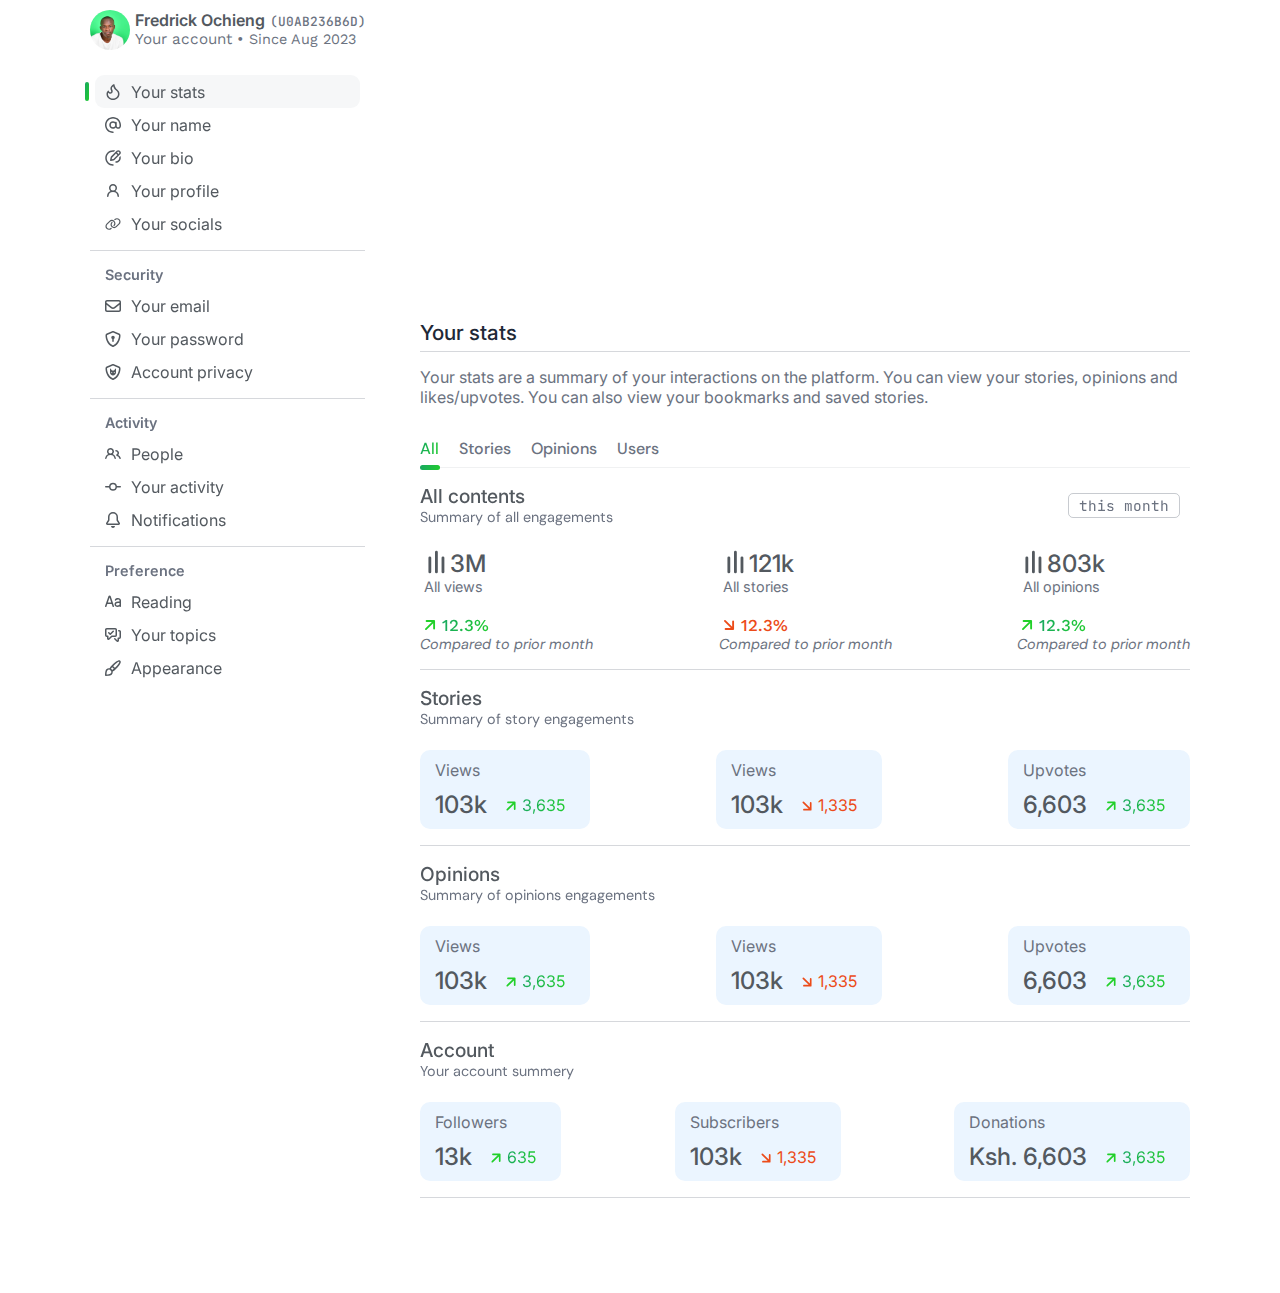
==== edit-profile.html @ 41f51620 "User dashboard: Entry A05" ====
<!DOCTYPE html>
<html lang="en">

<head>
  <meta charset="UTF-8">
  <meta name="viewport" content="width=device-width, initial-scale=1.0, viewport-fit=cover">
  <title>Blog title</title>
  <link rel="stylesheet" href="theme.css">
  <link rel="stylesheet" href="style.css">
  <link rel="stylesheet" href="res.css">

  <meta name="theme-color" media="(prefers-color-scheme: light)" content="#4285f4" />
  <meta name="theme-color" media="(prefers-color-scheme: dark)" content="#4285f4" />


  <meta name="description"
    content="If you’re looking for a Linux distribution, you’ve likely seen recommendations for..">
  <meta property="og:title" content="Debian Vs Ubuntu Linux: Which one should you choose?">
  <meta property="og:image"
    content="https://getopas.pythonanywhere.com/media/articles/2023/01/23/debian-11-ubuntu-2104-wallpaper-split.webp.300x0_q85.jpg">
  <meta property="og:url"
    content="https://getopas.pythonanywhere.com/@femar/debian-vs-ubuntu-linux-which-one-should-you-choose-1-23">

  <script type="module">
    import AppHome from "./js/apps/home.app.js";
    import AppPost from "./js/apps/post.app.js";
    import AppSearch from "./js/apps/search.app.js";
    import AppProfile from "./js/apps/profile.app.js";
    import AppStory from "./js/apps/story.app.js";
    import AppTopic from "./js/apps/topic.app.js";

    import HeaderContainer from "./js/containers/header.container.js"
    import StoryBody from "./js/story.body.js";

    import OpinionWrapper from "./js/opinion.component.js";
    import StoryWrapper from "./js/story.component.js";
    import PostWrapper from "./js/wrappers/post.wrapper.js";
    import PersonWrapper from "./js/author.component.js";
    import UserWrapper from "./js/person.component.js"

    import StoryLoader from "./js/loaders/story.loader.js";
    import PostLoader from "./js/loaders/post.loader.js";
    import PeopleLoader from "./js/loaders/people.loader.js";
    import TopicsLoader from "./js/loaders/topics.loader.js";

    import StoryFeed from "./js/feeds/stories.feed.js";
    import OpinionFeed from "./js/feeds/opinions.feed.js";
    import PeopleFeed from "./js/feeds/people.feed.js"

    import PeopleContainer from "./js/containers/people.container.js";
    import StoriesContainer from "./js/containers/stories-container.js"
    import TrendingContainer from "./js/containers/trending.container.js"
    import TopicsContainer from "./js/containers/topics.container.js";
    import FormContainer from "./js/containers/form.container.js";
    import AddContainer from "./js/containers/add.container.js";

    import DiscoverPeople from "./js/containers/people.discover.js"

    import StatStory from "./js/stats/stat.story.js";
    import StatOpinion from "./js/stats/stat.opinion.js";
    import ActivityItem from "./js/stats/activity.item.js"

    import FormName  from "./js/forms/name.form.js";
    import FormBio from "./js/forms/bio.form.js";
    import FormProfile from "./js/forms/profile.form.js";
    import FormSocial from "./js/forms/social.form.js";
    import FormEmail from "./js/forms/email.form.js";
    import FormPassword from "./js/forms/password.form.js";

    import ActivityContainer from "./js/containers/activity.container.js";
    import ActivityFeed from "./js/feeds/activity.feed.js";


    customElements.define('app-home', AppHome);
    customElements.define('app-post', AppPost);
    customElements.define('app-search', AppSearch);
    customElements.define('app-profile', AppProfile);
    customElements.define('app-story', AppStory);
    customElements.define('app-topic', AppTopic);

    customElements.define('header-container', HeaderContainer);
    customElements.define('story-body', StoryBody);

    customElements.define('opinion-wrapper', OpinionWrapper);
    customElements.define('story-wrapper', StoryWrapper);
    customElements.define('post-wrapper', PostWrapper);
    customElements.define('person-wrapper', PersonWrapper);
    customElements.define('user-wrapper', UserWrapper);


    customElements.define('story-loader', StoryLoader);
    customElements.define('post-loader', PostLoader);

    customElements.define('people-loader', PeopleLoader);
    customElements.define('topics-loader', TopicsLoader);
    customElements.define('stories-feed', StoryFeed);
    customElements.define('opinions-feed', OpinionFeed);
    customElements.define('people-feed', PeopleFeed)

    customElements.define('people-container', PeopleContainer);
    customElements.define('stories-container', StoriesContainer);
    customElements.define('trending-container', TrendingContainer);
    customElements.define('topics-container', TopicsContainer);
    customElements.define('form-container', FormContainer);
    customElements.define('add-container', AddContainer);

    customElements.define('discover-people', DiscoverPeople);

    customElements.define('stat-story', StatStory);
    customElements.define('stat-opinion', StatOpinion);
    customElements.define('activity-item', ActivityItem);

    customElements.define('name-form', FormName);
    customElements.define('bio-form', FormBio);
    customElements.define('profile-form', FormProfile);
    customElements.define('social-form', FormSocial);
    customElements.define('email-form', FormEmail);
    customElements.define('password-form', FormPassword);

    customElements.define('activity-container', ActivityContainer);
    customElements.define('activity-feed', ActivityFeed);
  </script>
</head>

<body>
  <header-container id="U0AB236B6" create-account="/join" create-content="/create"
    user-profile="/u/U0AB236B6" user-img="img/img.jpg" user-analytics="/u/U0AB236B6/analytics"
    stories-popular="/stories/popular" stories-recent="/stories/recent" stories-curated="/stories/curated"
    discover="/discover" home="/home" journals="/journals" authors="/authors" github="https://github.com/fescii"
    supabase="/link" resource-apis="/apis" resource-feature="/feature-request" resource-shop="/shop"
    resource-guide="/guides" resource-newsletter="/newsletter" resource-rss="/rss">
  </header-container>

  <section class="top">
    <div class="profile">
      <img src="img/img.jpg" alt="profile image" class="profile-image">
    </div>
    <div class="info">
      <h4 class="name">
        <a href="/u/U0AB236B6">
          <span class="text">Fredrick Ochieng</span>
          <span class="username">(U0AB236B6D)</span>
        </a>
      </h4>
      <div class="foot">
        <span>Your account</span>
        <span class="sp">•</span>
        <span class="since">Since Aug 2023</span>
      </div>
    </div>
  </section>
  <main class="profile">
    <section class="tab">
      <ul class="tab public">
        <li class="tab-item active">
          <span class="line"></span>
          <a href="/user/stats" class="tab-link">
            <svg xmlns="http://www.w3.org/2000/svg" fill="currentColor" viewBox="0 0 16 16" width="16" height="16">
              <path
                d="M9.533.753V.752c.217 2.385 1.463 3.626 2.653 4.81C13.37 6.74 14.498 7.863 14.498 10c0 3.5-3 6-6.5 6S1.5 13.512 1.5 10c0-1.298.536-2.56 1.425-3.286.376-.308.862 0 1.035.454C4.46 8.487 5.581 8.419 6 8c.282-.282.341-.811-.003-1.5C4.34 3.187 7.035.75 8.77.146c.39-.137.726.194.763.607ZM7.998 14.5c2.832 0 5-1.98 5-4.5 0-1.463-.68-2.19-1.879-3.383l-.036-.037c-1.013-1.008-2.3-2.29-2.834-4.434-.322.256-.63.579-.864.953-.432.696-.621 1.58-.046 2.73.473.947.67 2.284-.278 3.232-.61.61-1.545.84-2.403.633a2.79 2.79 0 0 1-1.436-.874A3.198 3.198 0 0 0 3 10c0 2.53 2.164 4.5 4.998 4.5Z">
              </path>
            </svg>
            <span class="text">Your stats</span>
          </a>
        </li>
        <li class="tab-item">
          <span class="line"></span>
          <a href="/user/edit/name" class="tab-link">
            <svg xmlns="http://www.w3.org/2000/svg" fill="currentColor" viewBox="0 0 512 512" width="16px" height="16px">
              <path d="M256 48C141.1 48 48 141.1 48 256s93.1 208 208 208c13.3 0 24 10.7 24 24s-10.7 24-24 24C114.6 512 0 397.4 0 256S114.6 0 256 0S512 114.6 512 256v28c0 50.8-41.2 92-92 92c-31.1 0-58.7-15.5-75.3-39.2C322.7 360.9 291.1 376 256 376c-66.3 0-120-53.7-120-120s53.7-120 120-120c28.8 0 55.2 10.1 75.8 27c4.3-6.6 11.7-11 20.2-11c13.3 0 24 10.7 24 24v80 28c0 24.3 19.7 44 44 44s44-19.7 44-44V256c0-114.9-93.1-208-208-208zm72 208a72 72 0 1 0 -144 0 72 72 0 1 0 144 0z"/>
            </svg>
            <span class="text">Your name</span>
          </a>
        </li>
        <li class="tab-item">
          <a href="/user/edit/bio" class="tab-link">
            <svg xmlns="http://www.w3.org/2000/svg" fill="currentColor"  width="16px" height="16px" viewBox="0 0 512 512">
              <path d="M441.2 59.1L453.1 71c9.4 9.4 9.4 24.6 0 33.9L432 126.1 386.3 80.4l20.8-21.1c9.4-9.5 24.6-9.5 34.1-.1zM231.9 236.8L352.6 114.5 398.1 160 276.6 281.6c-3.3 3.3-7.5 5.6-12 6.5L215 298.5l10.4-49.7c.9-4.5 3.2-8.7 6.4-11.9zM373 25.5L197.7 203.1c-9.7 9.8-16.4 22.3-19.2 35.8l-18 85.7c-1.7 7.9 .8 16.2 6.5 21.9s14 8.2 21.9 6.5l85.5-17.9c13.7-2.9 26.3-9.7 36.1-19.6L487.1 138.9c28.1-28.1 28.1-73.7 0-101.8L475.1 25.2C446.9-3.1 401-2.9 373 25.5zm-48.3-7.9C302.9 11.4 279.8 8 256 8C119 8 8 119 8 256S119 504 256 504c13.3 0 24-10.7 24-24s-10.7-24-24-24C145.5 456 56 366.5 56 256S145.5 56 256 56c9.7 0 19.3 .7 28.7 2l40-40.4zM454.1 228.4c1.2 9 1.9 18.2 1.9 27.6c0 57.4-46.6 104-104 104c-13.3 0-24 10.7-24 24s10.7 24 24 24c83.9 0 152-68.1 152-152c0-23.6-3.3-46.4-9.4-68l-40.4 40.5z"/>
            </svg>
            <span class="text">Your bio</span>
          </a>
        </li>
        <li class="tab-item">
          <span class="line"></span>
          <a href="/user/edit/profile" class="tab-link">
            <svg aria-hidden="true" height="16" fill="currentColor" viewBox="0 0 16 16" width="16">
              <path d="M10.561 8.073a6.005 6.005 0 0 1 3.432 5.142.75.75 0 1 1-1.498.07 4.5 4.5 0 0 0-8.99 0 .75.75 0 0 1-1.498-.07 6.004 6.004 0 0 1 3.431-5.142 3.999 3.999 0 1 1 5.123 0ZM10.5 5a2.5 2.5 0 1 0-5 0 2.5 2.5 0 0 0 5 0Z"></path>
            </svg>
            <span class="text">Your profile</span>
          </a>
        </li>
        <li class="tab-item">
          <span class="line"></span>
          <a href="/user/edit/contact" class="tab-link">
            <svg xmlns="http://www.w3.org/2000/svg" width="16" height="16" fill="currentColor" viewBox="0 0 640 512">
              <path d="M580.3 267.2c56.2-56.2 56.2-147.3 0-203.5C526.8 10.2 440.9 7.3 383.9 57.2l-6.1 5.4c-10 8.7-11 23.9-2.3 33.9s23.9 11 33.9 2.3l6.1-5.4c38-33.2 95.2-31.3 130.9 4.4c37.4 37.4 37.4 98.1 0 135.6L433.1 346.6c-37.4 37.4-98.2 37.4-135.6 0c-35.7-35.7-37.6-92.9-4.4-130.9l4.7-5.4c8.7-10 7.7-25.1-2.3-33.9s-25.1-7.7-33.9 2.3l-4.7 5.4c-49.8 57-46.9 142.9 6.6 196.4c56.2 56.2 147.3 56.2 203.5 0L580.3 267.2zM59.7 244.8C3.5 301 3.5 392.1 59.7 448.2c53.6 53.6 139.5 56.4 196.5 6.5l6.1-5.4c10-8.7 11-23.9 2.3-33.9s-23.9-11-33.9-2.3l-6.1 5.4c-38 33.2-95.2 31.3-130.9-4.4c-37.4-37.4-37.4-98.1 0-135.6L207 165.4c37.4-37.4 98.1-37.4 135.6 0c35.7 35.7 37.6 92.9 4.4 130.9l-5.4 6.1c-8.7 10-7.7 25.1 2.3 33.9s25.1 7.7 33.9-2.3l5.4-6.1c49.9-57 47-142.9-6.5-196.5c-56.2-56.2-147.3-56.2-203.5 0L59.7 244.8z" />
            </svg>
            <span class="text">Your socials</span>
          </a>
        </li>
      </ul>
      <ul class="tab security">
        <span class="title">Security</span>
        <li class="tab-item">
          <span class="line"></span>
          <a href="/user/edit/email" class="tab-link">
            <svg xmlns="http://www.w3.org/2000/svg" fill="currentColor" width="16px" height="16px" viewBox="0 0 512 512">
              <path d="M64 112c-8.8 0-16 7.2-16 16v22.1L220.5 291.7c20.7 17 50.4 17 71.1 0L464 150.1V128c0-8.8-7.2-16-16-16H64zM48 212.2V384c0 8.8 7.2 16 16 16H448c8.8 0 16-7.2 16-16V212.2L322 328.8c-38.4 31.5-93.7 31.5-132 0L48 212.2zM0 128C0 92.7 28.7 64 64 64H448c35.3 0 64 28.7 64 64V384c0 35.3-28.7 64-64 64H64c-35.3 0-64-28.7-64-64V128z" />
            </svg>
            <span class="text">Your email</span>
          </a>
        </li>
        <li class="tab-item">
          <span class="line"></span>
          <a href="/user/edit/password" class="tab-link">
            <svg xmlns="http://www.w3.org/2000/svg" fill="currentColor" width="16px" height="16px" viewBox="0 0 512 512">
              <path d="M73 127L256 49.4 439 127c5.9 2.5 9.1 7.8 9 12.8c-.4 91.4-38.4 249.3-186.3 320.1c-3.6 1.7-7.8 1.7-11.3 0C102.4 389 64.5 231.2 64 139.7c0-5 3.1-10.2 9-12.8zM457.7 82.8L269.4 2.9C265.2 1 260.7 0 256 0s-9.2 1-13.4 2.9L54.3 82.8c-22 9.3-38.4 31-38.3 57.2c.5 99.2 41.3 280.7 213.6 363.2c16.7 8 36.1 8 52.8 0C454.8 420.7 495.5 239.2 496 140c.1-26.2-16.3-47.9-38.3-57.2zM312 208c0-30.9-25.1-56-56-56s-56 25.1-56 56c0 22.3 13.1 41.6 32 50.6V328c0 13.3 10.7 24 24 24s24-10.7 24-24V258.6c18.9-9 32-28.3 32-50.6z" />
            </svg>
            <span class="text">Your password</span>
          </a>
        </li>
        <li class="tab-item">
          <span class="line"></span>
          <a href="/user/edit/privacy" class="tab-link">
            <svg xmlns="http://www.w3.org/2000/svg" fill="currentColor" width="16px" height="16px" viewBox="0 0 512 512">
              <path d="M73 127L256 49.4 439 127c5.9 2.5 9.1 7.8 9 12.8c-.4 91.4-38.4 249.3-186.3 320.1c-3.6 1.7-7.8 1.7-11.3 0C102.4 389 64.5 231.2 64 139.7c0-5 3.1-10.2 9-12.8zM457.7 82.8L269.4 2.9C265.2 1 260.7 0 256 0s-9.2 1-13.4 2.9L54.3 82.8c-22 9.3-38.4 31-38.3 57.2c.5 99.2 41.3 280.7 213.6 363.2c16.7 8 36.1 8 52.8 0C454.8 420.7 495.5 239.2 496 140c.1-26.2-16.3-47.9-38.3-57.2zM160 154.4V272c0 53 43 96 96 96s96-43 96-96V154.4c0-5.8-4.7-10.4-10.4-10.4h-.2c-3.4 0-6.5 1.6-8.5 4.3l-40 53.3c-3 4-7.8 6.4-12.8 6.4H232c-5 0-9.8-2.4-12.8-6.4l-40-53.3c-2-2.7-5.2-4.3-8.5-4.3h-.2c-5.8 0-10.4 4.7-10.4 10.4zM216 256a16 16 0 1 1 0 32 16 16 0 1 1 0-32zm64 16a16 16 0 1 1 32 0 16 16 0 1 1 -32 0z" />
            </svg>
            <span class="text">Account privacy</span>
          </a>
        </li>
      </ul>
      <ul class="tab activity">
        <span class="title">Activity</span>
        <li class="tab-item">
          <span class="line"></span>
          <a href="/user/edit/people" class="tab-link">
            <svg xmlns="http://www.w3.org/2000/svg" fill="currentColor" viewBox="0 0 16 16" width="16" height="16">
              <path d="M2 5.5a3.5 3.5 0 1 1 5.898 2.549 5.508 5.508 0 0 1 3.034 4.084.75.75 0 1 1-1.482.235 4 4 0 0 0-7.9 0 .75.75 0 0 1-1.482-.236A5.507 5.507 0 0 1 3.102 8.05 3.493 3.493 0 0 1 2 5.5ZM11 4a3.001 3.001 0 0 1 2.22 5.018 5.01 5.01 0 0 1 2.56 3.012.749.749 0 0 1-.885.954.752.752 0 0 1-.549-.514 3.507 3.507 0 0 0-2.522-2.372.75.75 0 0 1-.574-.73v-.352a.75.75 0 0 1 .416-.672A1.5 1.5 0 0 0 11 5.5.75.75 0 0 1 11 4Zm-5.5-.5a2 2 0 1 0-.001 3.999A2 2 0 0 0 5.5 3.5Z"></path>
            </svg>
            <span class="text">People</span>
          </a>
        </li>
        <li class="tab-item">
          <span class="line"></span>
          <a href="/user/activity" class="tab-link">
            <svg xmlns="http://www.w3.org/2000/svg" fill="currentColor" viewBox="0 0 16 16" width="16" height="16">
              <path d="M11.93 8.5a4.002 4.002 0 0 1-7.86 0H.75a.75.75 0 0 1 0-1.5h3.32a4.002 4.002 0 0 1 7.86 0h3.32a.75.75 0 0 1 0 1.5Zm-1.43-.75a2.5 2.5 0 1 0-5 0 2.5 2.5 0 0 0 5 0Z"></path>
            </svg>
            <span class="text">Your activity</span>
          </a>
        </li>
        <li class="tab-item">
          <span class="line"></span>
          <a href="/user/edit/notifications" class="tab-link">
            <svg height="16" viewBox="0 0 16 16" fill="currentColor" width="16">
              <path d="M8 16a2 2 0 0 0 1.985-1.75c.017-.137-.097-.25-.235-.25h-3.5c-.138 0-.252.113-.235.25A2 2 0 0 0 8 16ZM3 5a5 5 0 0 1 10 0v2.947c0 .05.015.098.042.139l1.703 2.555A1.519 1.519 0 0 1 13.482 13H2.518a1.516 1.516 0 0 1-1.263-2.36l1.703-2.554A.255.255 0 0 0 3 7.947Zm5-3.5A3.5 3.5 0 0 0 4.5 5v2.947c0 .346-.102.683-.294.97l-1.703 2.556a.017.017 0 0 0-.003.01l.001.006c0 .002.002.004.004.006l.006.004.007.001h10.964l.007-.001.006-.004.004-.006.001-.007a.017.017 0 0 0-.003-.01l-1.703-2.554a1.745 1.745 0 0 1-.294-.97V5A3.5 3.5 0 0 0 8 1.5Z"></path>
            </svg>
            <span class="text">Notifications</span>
          </a>
        </li>
      </ul>
      <ul class="tab preference">
        <span class="title">Preference</span>
        <li class="tab-item">
          <span class="line"></span>
          <a href="/user/edit/reading" class="tab-link">
            <svg xmlns="http://www.w3.org/2000/svg" fill="currentColor" viewBox="0 0 16 16" width="16" height="16">
              <path d="M6.71 10H2.332l-.874 2.498a.75.75 0 0 1-1.415-.496l3.39-9.688a1.217 1.217 0 0 1 2.302.018l3.227 9.681a.75.75 0 0 1-1.423.474Zm3.13-4.358C10.53 4.374 11.87 4 13 4c1.5 0 3 .939 3 2.601v5.649a.75.75 0 0 1-1.448.275C13.995 12.82 13.3 13 12.5 13c-.77 0-1.514-.231-2.078-.709-.577-.488-.922-1.199-.922-2.041 0-.694.265-1.411.887-1.944C11 7.78 11.88 7.5 13 7.5h1.5v-.899c0-.54-.5-1.101-1.5-1.101-.869 0-1.528.282-1.84.858a.75.75 0 1 1-1.32-.716ZM6.21 8.5 4.574 3.594 2.857 8.5Zm8.29.5H13c-.881 0-1.375.22-1.637.444-.253.217-.363.5-.363.806 0 .408.155.697.39.896.249.21.63.354 1.11.354.732 0 1.26-.209 1.588-.449.35-.257.412-.495.412-.551Z"></path>
            </svg>
            <span class="text">Reading</span>
          </a>
        </li>
        <li class="tab-item">
          <span class="line"></span>
          <a href="/user/edit/topics" class="tab-link">
            <svg xmlns="http://www.w3.org/2000/svg" fill="currentColor" viewBox="0 0 16 16" width="16" height="16">
              <path d="M0 2.75C0 1.783.784 1 1.75 1h8.5c.967 0 1.75.783 1.75 1.75v5.5A1.75 1.75 0 0 1 10.25 10H7.061l-2.574 2.573A1.457 1.457 0 0 1 2 11.543V10h-.25A1.75 1.75 0 0 1 0 8.25Zm1.75-.25a.25.25 0 0 0-.25.25v5.5c0 .138.112.25.25.25h1a.75.75 0 0 1 .75.75v2.189L6.22 8.72a.747.747 0 0 1 .53-.22h3.5a.25.25 0 0 0 .25-.25v-5.5a.25.25 0 0 0-.25-.25Zm12.5 2h-.5a.75.75 0 0 1 0-1.5h.5c.967 0 1.75.783 1.75 1.75v5.5A1.75 1.75 0 0 1 14.25 12H14v1.543a1.457 1.457 0 0 1-2.487 1.03L9.22 12.28a.749.749 0 1 1 1.06-1.06l2.22 2.219V11.25a.75.75 0 0 1 .75-.75h1a.25.25 0 0 0 .25-.25v-5.5a.25.25 0 0 0-.25-.25Zm-5.47.28-3 3a.747.747 0 0 1-1.06 0l-1.5-1.5a.749.749 0 1 1 1.06-1.06l.97.969L7.72 3.72a.749.749 0 1 1 1.06 1.06Z"></path>
            </svg>
            <span class="text">Your topics</span>
          </a>
        </li>
        <li class="tab-item">
          <span class="line"></span>
          <a href="/user/edit/theme" class="tab-link">
            <svg height="16" viewBox="0 0 16 16" fill="currentColor" width="16">
              <path d="M11.134 1.535c.7-.509 1.416-.942 2.076-1.155.649-.21 1.463-.267 2.069.34.603.601.568 1.411.368 2.07-.202.668-.624 1.39-1.125 2.096-1.011 1.424-2.496 2.987-3.775 4.249-1.098 1.084-2.132 1.839-3.04 2.3a3.744 3.744 0 0 1-1.055 3.217c-.431.431-1.065.691-1.657.861-.614.177-1.294.287-1.914.357A21.151 21.151 0 0 1 .797 16H.743l.007-.75H.749L.742 16a.75.75 0 0 1-.743-.742l.743-.008-.742.007v-.054a21.25 21.25 0 0 1 .13-2.284c.067-.647.187-1.287.358-1.914.17-.591.43-1.226.86-1.657a3.746 3.746 0 0 1 3.227-1.054c.466-.893 1.225-1.907 2.314-2.982 1.271-1.255 2.833-2.75 4.245-3.777ZM1.62 13.089c-.051.464-.086.929-.104 1.395.466-.018.932-.053 1.396-.104a10.511 10.511 0 0 0 1.668-.309c.526-.151.856-.325 1.011-.48a2.25 2.25 0 1 0-3.182-3.182c-.155.155-.329.485-.48 1.01a10.515 10.515 0 0 0-.309 1.67Zm10.396-10.34c-1.224.89-2.605 2.189-3.822 3.384l1.718 1.718c1.21-1.205 2.51-2.597 3.387-3.833.47-.662.78-1.227.912-1.662.134-.444.032-.551.009-.575h-.001V1.78c-.014-.014-.113-.113-.548.027-.432.14-.995.462-1.655.942Zm-4.832 7.266-.001.001a9.859 9.859 0 0 0 1.63-1.142L7.155 7.216a9.7 9.7 0 0 0-1.161 1.607c.482.302.889.71 1.19 1.192Z"></path>
            </svg>
            <span class="text">Appearance</span>
          </a>
        </li>
      </ul>
    </section>
    <section class="content">
      <name-form  method="PATCH" url="/user/edit/name" api-url="/api/v1/u/edit/name"
        first-name="John" last-name="Doe">
      </name-form>
      <bio-form method="PATCH" url="/user/edit/bio" api-url="/api/v1/u/edit/bio"
        bio="Your bio is a summary of yourself. It should be no more than 160 characters in length.">
      </bio-form>
      <profile-form method="PATCH" url="/user/edit/profile" api-url="/api/v1/u/edit/profile"
        profile-image="/img/img.jpg">
      </profile-form>

      <social-form method="PATCH" url="/user/edit/socials" api-url="/api/v1/u/edit/socials"
       email="isfescii@gmail.com" x="fescii" threads="null" linkedin="fescii" link="https://femar.me">
      </social-form>

      <email-form method="PATCH" url="/user/edit/email" api-url="/api/v1/u/edit/email"
        email="isfescii@gmail.com">
      </email-form>

      <password-form method="PATCH" url="/user/edit/password" api-url="/api/v1/u/edit/password">
      </password-form>

      <activity-container url="/user/activity" api-all="/api/v1/u/activity/all" api-stories="/api/v1/u/activity/stories" api-opinions="/api/v1/u/activity/opinions"
        api-users="/api/v1/u/activity/users" api-saved="/api/v1/u/activity/saved">
      </activity-container>

      <div class="activity stats">
        <div class="top">
          <h4 class="title">Your stats</h4>
          <p class="desc">
            Your stats are a summary of your interactions on the platform. You can view your stories, opinions and likes/upvotes. You can also view your bookmarks and saved stories.
          </p>
        </div>
        <div class="actions">
          <ul id="tab" class="tab">
            <li data-element="stories" class="tab-item all active">
              <span class="text">All</span>
            </li>
            <li data-element="stories" class="tab-item stories">
              <span class="text">Stories</span>
            </li>
            <li data-element="saved" class="tab-item opinions">
              <span class="text">Opinions</span>
            </li>
            <li data-element="upvotes" class="tab-item users">
              <span class="text">Users</span>
            </li>
            <span class="line"></span>
          </ul>
        </div>
        <div class="stats all">
          <div class="summery">
            <div class="title">
              <h4 class="text">All contents</h4>
              <span class="desc">
                Summary of all engagements
              </span>
              <time datetime="2021-08-12T12:00:00Z">this month</time>
            </div>
            <div class="content">
              <div class="main">
                <div class="views">
                  <div class="text">
                    <svg xmlns="http://www.w3.org/2000/svg" fill="currentColor" viewBox="0 0 16 16" width="16" height="16">
                      <path
                        d="M8.75 1.5a.75.75 0 0 1 .75.75v10.5a.75.75 0 0 1-1.5 0V2.25a.75.75 0 0 1 .75-.75Zm-3.5 3a.75.75 0 0 1 .75.75v7.5a.75.75 0 0 1-1.5 0v-7.5a.75.75 0 0 1 .75-.75Zm7 0a.75.75 0 0 1 .75.75v7.5a.75.75 0 0 1-1.5 0v-7.5a.75.75 0 0 1 .75-.75Z">
                      </path>
                    </svg>
                    <h2 class="no">3M</h2>
                  </div>
                  <span class="desc">All views</span>
                </div>
                <div class="compared">
                  <span class="change up">
                    <svg xmlns="http://www.w3.org/2000/svg" viewBox="0 0 16 16" width="16" height="16" fill="currentColor">
                      <path
                        d="M4.53 4.75A.75.75 0 0 1 5.28 4h6.01a.75.75 0 0 1 .75.75v6.01a.75.75 0 0 1-1.5 0v-4.2l-5.26 5.261a.749.749 0 0 1-1.275-.326.749.749 0 0 1 .215-.734L9.48 5.5h-4.2a.75.75 0 0 1-.75-.75Z">
                      </path>
                    </svg>
                    <span class="percentage">12.3%</span>
                  </span>
                  <span class="info">Compared to prior month</span>
                </div>
              </div>
              <div class="main">
                <div class="views">
                  <div class="text">
                    <svg xmlns="http://www.w3.org/2000/svg" fill="currentColor" viewBox="0 0 16 16" width="16" height="16">
                      <path
                        d="M8.75 1.5a.75.75 0 0 1 .75.75v10.5a.75.75 0 0 1-1.5 0V2.25a.75.75 0 0 1 .75-.75Zm-3.5 3a.75.75 0 0 1 .75.75v7.5a.75.75 0 0 1-1.5 0v-7.5a.75.75 0 0 1 .75-.75Zm7 0a.75.75 0 0 1 .75.75v7.5a.75.75 0 0 1-1.5 0v-7.5a.75.75 0 0 1 .75-.75Z">
                      </path>
                    </svg>
                    <h2 class="no">121k</h2>
                  </div>
                  <span class="desc">All stories</span>
                </div>
                <div class="compared">
                  <span class="change down">
                    <svg xmlns="http://www.w3.org/2000/svg" viewBox="0 0 16 16" width="16" height="16" fill="currentColor">
                      <path
                        d="M4.22 4.179a.75.75 0 0 1 1.06 0l5.26 5.26v-4.2a.75.75 0 0 1 1.5 0v6.01a.75.75 0 0 1-.75.75H5.28a.75.75 0 0 1 0-1.5h4.2L4.22 5.24a.75.75 0 0 1 0-1.06Z">
                      </path>
                    </svg>
                    <span class="percentage">12.3%</span>
                  </span>
                  <span class="info">Compared to prior month</span>
                </div>
              </div>
              <div class="main">
                <div class="views">
                  <div class="text">
                    <svg xmlns="http://www.w3.org/2000/svg" fill="currentColor" viewBox="0 0 16 16" width="16" height="16">
                      <path
                        d="M8.75 1.5a.75.75 0 0 1 .75.75v10.5a.75.75 0 0 1-1.5 0V2.25a.75.75 0 0 1 .75-.75Zm-3.5 3a.75.75 0 0 1 .75.75v7.5a.75.75 0 0 1-1.5 0v-7.5a.75.75 0 0 1 .75-.75Zm7 0a.75.75 0 0 1 .75.75v7.5a.75.75 0 0 1-1.5 0v-7.5a.75.75 0 0 1 .75-.75Z">
                      </path>
                    </svg>
                    <h2 class="no">803k</h2>
                  </div>
                  <span class="desc">All opinions</span>
                </div>
                <div class="compared">
                  <span class="change up">
                    <svg xmlns="http://www.w3.org/2000/svg" viewBox="0 0 16 16" width="16" height="16" fill="currentColor">
                      <path
                        d="M4.53 4.75A.75.75 0 0 1 5.28 4h6.01a.75.75 0 0 1 .75.75v6.01a.75.75 0 0 1-1.5 0v-4.2l-5.26 5.261a.749.749 0 0 1-1.275-.326.749.749 0 0 1 .215-.734L9.48 5.5h-4.2a.75.75 0 0 1-.75-.75Z">
                      </path>
                    </svg>
                    <span class="percentage">12.3%</span>
                  </span>
                  <span class="info">Compared to prior month</span>
                </div>
              </div>
            </div>
          </div>
        </div>
        <div class="stats stories">
          <div class="summery">
            <div class="title">
              <h4 class="text">Stories</h4>
              <span class="desc">
                Summary of story engagements
              </span>
            </div>
            <div class="cards">
              <div class="card">
                <h4 class="title">Views</h4>
                <div class="stat">
                  <h2 class="no">103k</h2>
                  <span class="change up">
                    <svg xmlns="http://www.w3.org/2000/svg" fill="currentColor" viewBox="0 0 16 16" width="16" height="16">
                      <path
                        d="M4.53 4.75A.75.75 0 0 1 5.28 4h6.01a.75.75 0 0 1 .75.75v6.01a.75.75 0 0 1-1.5 0v-4.2l-5.26 5.261a.749.749 0 0 1-1.275-.326.749.749 0 0 1 .215-.734L9.48 5.5h-4.2a.75.75 0 0 1-.75-.75Z">
                      </path>
                    </svg>
                    <span class="percentage up">3,635</span>
                  </span>
                </div>
              </div>
              <div class="card">
                <h4 class="title">Views</h4>
                <div class="stat">
                  <h2 class="no">103k</h2>
                  <span class="change down">
                    <svg xmlns="http://www.w3.org/2000/svg" fill="currentColor" viewBox="0 0 16 16" width="16" height="16">
                      <path
                        d="M4.22 4.179a.75.75 0 0 1 1.06 0l5.26 5.26v-4.2a.75.75 0 0 1 1.5 0v6.01a.75.75 0 0 1-.75.75H5.28a.75.75 0 0 1 0-1.5h4.2L4.22 5.24a.75.75 0 0 1 0-1.06Z">
                      </path>
                    </svg>
                    <span class="percentage up">1,335</span>
                  </span>
                </div>
              </div>
              <div class="card">
                <h4 class="title">Upvotes</h4>
                <div class="stat">
                  <h2 class="no">6,603</h2>
                  <span class="change up">
                    <svg xmlns="http://www.w3.org/2000/svg" fill="currentColor" viewBox="0 0 16 16" width="16" height="16">
                      <path
                        d="M4.53 4.75A.75.75 0 0 1 5.28 4h6.01a.75.75 0 0 1 .75.75v6.01a.75.75 0 0 1-1.5 0v-4.2l-5.26 5.261a.749.749 0 0 1-1.275-.326.749.749 0 0 1 .215-.734L9.48 5.5h-4.2a.75.75 0 0 1-.75-.75Z">
                      </path>
                    </svg>
                    <span class="percentage up">3,635</span>
                  </span>
                </div>
              </div>
            </div>
          </div>
        </div>
        <div class="stats opinions">
          <div class="summery">
            <div class="title">
              <h4 class="text">Opinions</h4>
              <span class="desc">
                Summary of opinions engagements
              </span>
            </div>
            <div class="cards">
              <div class="card">
                <h4 class="title">Views</h4>
                <div class="stat">
                  <h2 class="no">103k</h2>
                  <span class="change up">
                    <svg xmlns="http://www.w3.org/2000/svg" fill="currentColor" viewBox="0 0 16 16" width="16" height="16">
                      <path
                        d="M4.53 4.75A.75.75 0 0 1 5.28 4h6.01a.75.75 0 0 1 .75.75v6.01a.75.75 0 0 1-1.5 0v-4.2l-5.26 5.261a.749.749 0 0 1-1.275-.326.749.749 0 0 1 .215-.734L9.48 5.5h-4.2a.75.75 0 0 1-.75-.75Z">
                      </path>
                    </svg>
                    <span class="percentage up">3,635</span>
                  </span>
                </div>
              </div>
              <div class="card">
                <h4 class="title">Views</h4>
                <div class="stat">
                  <h2 class="no">103k</h2>
                  <span class="change down">
                    <svg xmlns="http://www.w3.org/2000/svg" fill="currentColor" viewBox="0 0 16 16" width="16" height="16">
                      <path
                        d="M4.22 4.179a.75.75 0 0 1 1.06 0l5.26 5.26v-4.2a.75.75 0 0 1 1.5 0v6.01a.75.75 0 0 1-.75.75H5.28a.75.75 0 0 1 0-1.5h4.2L4.22 5.24a.75.75 0 0 1 0-1.06Z">
                      </path>
                    </svg>
                    <span class="percentage up">1,335</span>
                  </span>
                </div>
              </div>
              <div class="card">
                <h4 class="title">Upvotes</h4>
                <div class="stat">
                  <h2 class="no">6,603</h2>
                  <span class="change up">
                    <svg xmlns="http://www.w3.org/2000/svg" fill="currentColor" viewBox="0 0 16 16" width="16" height="16">
                      <path
                        d="M4.53 4.75A.75.75 0 0 1 5.28 4h6.01a.75.75 0 0 1 .75.75v6.01a.75.75 0 0 1-1.5 0v-4.2l-5.26 5.261a.749.749 0 0 1-1.275-.326.749.749 0 0 1 .215-.734L9.48 5.5h-4.2a.75.75 0 0 1-.75-.75Z">
                      </path>
                    </svg>
                    <span class="percentage up">3,635</span>
                  </span>
                </div>
              </div>
            </div>
          </div>
        </div>
        <div class="stats account">
          <div class="summery">
            <div class="title">
              <h4 class="text">Account</h4>
              <span class="desc">
                Your account summery
              </span>
            </div>
            <div class="cards">
              <div class="card">
                <h4 class="title">Followers</h4>
                <div class="stat">
                  <h2 class="no">13k</h2>
                  <span class="change up">
                    <svg xmlns="http://www.w3.org/2000/svg" fill="currentColor" viewBox="0 0 16 16" width="16" height="16">
                      <path
                        d="M4.53 4.75A.75.75 0 0 1 5.28 4h6.01a.75.75 0 0 1 .75.75v6.01a.75.75 0 0 1-1.5 0v-4.2l-5.26 5.261a.749.749 0 0 1-1.275-.326.749.749 0 0 1 .215-.734L9.48 5.5h-4.2a.75.75 0 0 1-.75-.75Z">
                      </path>
                    </svg>
                    <span class="percentage up">635</span>
                  </span>
                </div>
              </div>
              <div class="card">
                <h4 class="title">Subscribers</h4>
                <div class="stat">
                  <h2 class="no">103k</h2>
                  <span class="change down">
                    <svg xmlns="http://www.w3.org/2000/svg" fill="currentColor" viewBox="0 0 16 16" width="16" height="16">
                      <path
                        d="M4.22 4.179a.75.75 0 0 1 1.06 0l5.26 5.26v-4.2a.75.75 0 0 1 1.5 0v6.01a.75.75 0 0 1-.75.75H5.28a.75.75 0 0 1 0-1.5h4.2L4.22 5.24a.75.75 0 0 1 0-1.06Z">
                      </path>
                    </svg>
                    <span class="percentage up">1,335</span>
                  </span>
                </div>
              </div>
              <div class="card">
                <h4 class="title">Donations</h4>
                <div class="stat">
                  <h2 class="no">Ksh. 6,603</h2>
                  <span class="change up">
                    <svg xmlns="http://www.w3.org/2000/svg" fill="currentColor" viewBox="0 0 16 16" width="16" height="16">
                      <path
                        d="M4.53 4.75A.75.75 0 0 1 5.28 4h6.01a.75.75 0 0 1 .75.75v6.01a.75.75 0 0 1-1.5 0v-4.2l-5.26 5.261a.749.749 0 0 1-1.275-.326.749.749 0 0 1 .215-.734L9.48 5.5h-4.2a.75.75 0 0 1-.75-.75Z">
                      </path>
                    </svg>
                    <span class="percentage up">3,635</span>
                  </span>
                </div>
              </div>
            </div>
          </div>
        </div>
        <div class="activities stories">
          <stat-story id="256" upvotes="609" views="531" date="2021-08-12T12:00:00Z"
            content="This is a story about how you added an article to your profile."
            >
          </stat-story>
          <stat-opinion id="256" upvotes="609" views="531" date="2021-08-12T12:00:00Z"
            content="This is a story about how you added an article to your profile. Something here...">
          </stat-opinion>
        </div>
      </div>
    </section>
  </main>
</body>

</html>
---- theme.css ----
/*

Copyright: 2024 - Aduki Incorporation
Name: Blog & Article Platform
URL: https://github.com/fescii/femar.git
Author: Fredrick Femar Ochieng
Author URL: https://femar.co.ke


/*

  Fonts
  =====

*/


/* @import url('https://fonts.googleapis.com/css2?family=Manrope:wght@200..800&display=swap'); */

@import url('https://fonts.googleapis.com/css2?family=DM+Sans:ital,opsz,wght@0,9..40,100..1000;1,9..40,100..1000&display=swap');
@import url('https://fonts.googleapis.com/css2?family=JetBrains+Mono:ital,wght@0,100..800;1,100..800&display=swap');
@import url('https://fonts.googleapis.com/css2?family=Inter:wght@100..900&display=swap');
@import url('https://fonts.googleapis.com/css2?family=Work+Sans:ital,wght@0,100..900;1,100..900&display=swap');

/*

  Variables
  =========

*/

:root {
  --tab-background: #d0d7de33;
  --stat-background: #ebf5ff;


  --font-main: "Inter";
  --font-text: "DM Sans";
  --font-mono: 'Jetbrains Mono';
  --font-read: "Work Sans";
  --scroll-bar-background: #DDDDD7;
  --scroll-bar-linear: linear-gradient(#53595f, #627ea0);

  --input-border: 1px solid #6b72805e;
  --input-border-focus: 1px solid #18a5669a;
  --input-border-error: 1px solid #ec4a1965;
  --action-border: 1px solid #6b72803f;
  --story-border: thin solid #6b72801a;

  --label-focus-background: #eaf3ff;

  --story-border-mobile: thin solid #6b728046;
  --border-mobile: thin solid #6b728088;
  --border-header: 0.002rem solid #6b72809a;

  --background: #ffffff;
  --vh-height: 100dvh;

  --action-background: #1d2c38d2;

  --author-background: #f1f3f4;
  --user-background: #f8f8f8;
  --dot-background: #6b7280c9;
  --hover-background: #f8f8f8;

  --accent-color: #08b86f;
  --accent-alt: #21D029;
  --white-color: #ffffff;
  --gray-color: #6b7280;
  --text-color: #53595f;
  --read-color: #333333;
  --title-color: #1f2937;
  --color-alt: #ff932f;
  --error-color: #ec4b19;
  --action-color: #1d2c38;
  --anchor: #4b556321;
  --anchor-active: #21D029;

  --open-line: 2px solid #08b86f93;
  --open-line-mobile: 2px solid #08b86fc5;
  --close-line: 2px solid #6b72803a;

  --modal-shadow: 0 12px 48px #6d758d33;
  --modal-border: 1px solid #83858442;
  --modal-overlay: #1d2534b3;

  /* --option-background: linear-gradient(#53595f71, #627ea034); */

  --second-linear: linear-gradient(0deg,#df791a 0%, #f09c4e 100%);

  --accent-linear: linear-gradient(103.53deg, #18A565 -6.72%, #21D029 109.77%);
  --alt-linear: linear-gradient(78deg, rgb(31, 6, 71) -50%, rgb(48, 0, 130) 28.67%, rgb(143, 0, 153) 57.79%, rgba(238, 0, 176, 0.85) 76.05%, rgb(247, 95, 98) 88.54%, rgb(255, 190, 20));
  --loader-gradient: linear-gradient(-45deg, #ececec, #f8f8f8, #DDDDDD, #f8f8f8, #ececec);
  --fade-linear-gradient: linear-gradient(
    180deg, #ffffff02,
    #ffffff2a,
    #ffffff4d,
    #ffffff69,
    #ffffff83,
    #ffffffa4,
    #ffffffc2,
    #ffffffe0,
    #fffffff6,
    #ffffff
  );
  --fade-picture-gradient: linear-gradient(180deg,
  rgba(0, 0, 0, 0),
  rgba(0, 0, 0, 0.8)
  );


  /* Logon */
  --loader-background: #ffffff38;
  --logon-background: #ffffffec;
  --logon-shadow: 1px 1px 30px 0 #00000010;
  --stage-done-linear: linear-gradient(0deg, #3938381a 0%, #3938384d 100%);
  --stage-active-linear: linear-gradient(0deg, #df791a 0%, #f09c4e 100%);
  --stage-no-linear: linear-gradient(0deg, #18A565 0%, #21D029 100%);
}
*,
*:after,
*:before {
  box-sizing: border-box;
  font-family: inherit;
  -webkit-box-sizing: border-box;
}

*:focus {
  outline: inherit !important;
}

*::-webkit-scrollbar {
  width: 3px;
}

*::-webkit-scrollbar-track {
  background: var(--scroll-bar-background);
}

*::-webkit-scrollbar-thumb {
  width: 3px;
  background: var(--scroll-bar-linear);
  border-radius: 50px;
}
---- style.css ----
/*

Copyright: 2024 - Aduki Incorporation
Name: Blog & Article Platform
URL: https://github.com/fescii/femar.git
Author: Fredrick Femar Ochieng
Author URL: https://femar.co.ke

*/

*,
*:after,
*:before {
  box-sizing: border-box;
  font-family: inherit;
  -webkit-box-sizing: border-box;
}

*:focus {
  outline: inherit !important;
}

*::-webkit-scrollbar {
  width: 3px;
}

*::-webkit-scrollbar-track {
  background: var(--scroll-bar-background);
}

*::-webkit-scrollbar-thumb {
  width: 3px;
  background: var(--scroll-bar-linear);
  border-radius: 50px;
}

html {
  margin: 0;
  padding: 0;
  width: 100%;
  display: flex;
  flex-flow: column;
  align-items: center;
  justify-content: center;
  background-position: 100%;
  background-size: 1rem 1rem;
  background-color: var(--background);
  /* background-color: #f3f4f9; */
  /* background-image: radial-gradient(circle, rgb(209, 209, 209) 1px, rgba(0, 0, 0, 0) 1px); */
}

body {
  /* border: 1px solid blue; */
  padding: 0 0 30px 0;
  margin: 0;
  /* width: 85%; */
  width: 1100px;
  max-width: 1100px;
  min-height: var(--vh-height, 100vh);
  font-family: var(--font-main), sans-serif;

  padding: env(safe-area-inset-top, 20px) env(safe-area-inset-right, 20px)
    env(safe-area-inset-bottom, 20px) env(safe-area-inset-left, 20px);
}

body.stop-scrolling {
  height: 100%;
  overflow: hidden;
}

/*

Typography
==========

*/

h1,
h2,
h3,
h4,
h5,
h6 {
  padding: 0;
  margin: 0;
  font-family: inherit;
}

ul,
ol {
  padding: 0;
  margin: 0;
}

/* ul li,
ol li {
  list-style-type: none;
} */

a {
  text-decoration: none;
}

/*

Typography End
==============

*/

section.top {
  /* border-bottom: var(--story-border); */
  display: flex;
  gap: 5px;
  padding: 0 0 10px 0;
  margin: 10px 0 0 0;
}

section.top > .profile {
  display: flex;
  align-items: center;
  justify-content: center;
  width: 40px;
  height: 40px;
  overflow: hidden;
  border-radius: 50%;
  -webkit-border-radius: 50%;
  -moz-border-radius: 50%;
  -ms-border-radius: 50%;
  -o-border-radius: 50%;
}

section.top > .profile > img {
  width: 100%;
  height: 100%;
  object-fit: cover;
}

section.top > .info {
  /* border: var(--story-border); */
  display: flex;
  flex-flow: column;
  gap: 0;
  font-family: var(--font-main), sans-serif;
}

section.top > .info > .name {
  font-size: 1rem;
  font-weight: 600;
}

section.top > .info > .name > a {
  color: var(--text-color);
  text-decoration: none;
  display: flex;
  gap: 5px;
  align-items: center;
  justify-content: center;
}

section.top > .info > .name > a:hover {
  text-decoration: underline;
}

section.top > .info > .name > a > .username {
  color: var(--gray-color);
  display: inline-block;
  margin-bottom: -2px;
  font-size: 0.8rem;
  font-family: var(--font-mono), monospace;
  font-weight: 500;
}

section.top > .info > .foot {
  display: flex;
  gap: 5px;
  align-items: center;
  color: var(--gray-color);
  font-family: var(--font-read), sans-serif;
  font-size: 0.95rem;
}

section.top > .info > .foot > .since {
  font-size: 0.9rem;
  font-family: var(--font-read), sans-serif;
}

main.profile {
  padding: 15px 0;
  margin: 0;
  display: flex;
  justify-content: space-between;
  gap: 0px;
  min-height: 60vh;
}

section.tab {
  /* border: 1px solid #53595f; */
  padding: 0;
  width: 25%;
  display: flex;
  flex-flow: column;
  gap: 10px;
  height: max-content;
  position: sticky;
  top: 70px;
}

section.tab > ul.tab {
  border-top: var(--story-border-mobile);
  list-style-type: none;
  width: 100%;
  padding: 0 5px;
  margin: 0;
  display: flex;
  flex-flow: column;
  gap: 0;
}

section.tab > ul.tab.public {
  border: none;
}

section.tab > ul.tab > li.tab-item {
  position: relative;
  padding: 0;
  color: var(--text-color);
  font-family: var(--font-text), sans-serif;
  margin: 0;
  width: 100%;
  cursor: pointer;
  display: flex;
  align-items: center;
  justify-content: start;
}

section.tab > ul.tab > span.title {
  color: var(--gray-color);
  display: inline-block;
  padding: 15px 10px 6px 10px;
  font-size: 0.9rem;
  font-weight: 600;
}

section.tab > ul.tab > li.tab-item > span.line {
  position: absolute;
  display: none;
  left: -10px;
  top: calc(40% / 2);
  width: 4px;
  height: 60%;
  background: var(--accent-linear);
  border-radius: 5px;
  -webkit-border-radius: 5px;
  -moz-border-radius: 5px;
  -ms-border-radius: 5px;
  -o-border-radius: 5px;
}

section.tab > ul.tab > li.tab-item.active > span.line {
  display: inline-block;
}

section.tab > ul.tab > li.tab-item > a.tab-link {
  width: 100%;
  display: flex;
  align-items: center;
  text-decoration: none;
  color: var(--text-color);
  font-family: var(--font-main), sans-serif;
  padding: 7px 10px 6px 10px;
  gap: 10px;
  border-radius: 9px;
  -webkit-border-radius: 9px;
  -moz-border-radius: 9px;
  -ms-border-radius: 9px;
  -o-border-radius: 9px;
}

section.tab > ul.tab > li.tab-item > a.tab-link:hover {
  background: var(--tab-background);
}
section.tab > ul.tab > li.tab-item.active > a.tab-link {
  /* border: 1px solid #6b7280; */
  background-color: var(--tab-background);
}

section.content {
  /* border: 1px solid #6b7280; */
  display: flex;
  flex-flow: column;
  align-items: start;
  padding: 0 0 70px 0;
  gap: 35px;
  width: 70%;
}

section.content > .profile {
  display: flex;
  flex-flow: column;
  gap: 10px;
  padding: 0;
  width: 100%;
}

section.content .top {
  /* border: 1px solid #6b7280; */
  display: flex;
  flex-flow: column;
  gap: 5px;
  padding: 0;
  width: 100%;
}

section.content .top > h4.title {
  border-bottom: var(--story-border-mobile);
  display: flex;
  align-items: center;
  color: var(--title-color);
  font-size: 1.3rem;
  font-weight: 500;
  margin: 0;
  padding: 0 0 6px 0;
}

section.content .top > .desc {
  margin: 0;
  padding: 10px 0;
  color: var(--gray-color);
  font-size: 1rem;
  font-family: var(--font-main), sans-serif;
}


section.content > .activity {
  display: flex;
  flex-flow: column;
  gap: 10px;
  padding: 0;
  width: 100%;
}

section.content > .activity .actions {
  border-bottom: var(--story-border);
  background-color: var(--background);
  display: flex;
  flex-flow: column;
  gap: 0;
  z-index: 3;
  width: 100%;
  position: sticky;
  top: 60px;
}

section.content > .activity .actions > ul.tab {
  height: max-content;
  width: 100%;
  padding: 5px 0 0 0;
  margin: 0;
  list-style-type: none;
  display: flex;
  gap: 0;
  align-items: center;
  max-width: 100%;
  overflow-x: scroll;
  -ms-overflow-style: none;
  scrollbar-width: none;
}

section.content > .activity.actions > ul.tab::-webkit-scrollbar {
  display: none !important;
  visibility: hidden;
}

section.content > .activity > .actions > ul.tab > li.tab-item {
  /* border: var(--story-border); */
  color: var(--gray-color);
  font-family: var(--font-text), sans-serif;
  font-weight: 400;
  padding: 6px 20px 8px 0;
  margin: 0;
  display: flex;
  align-items: center;
  cursor: pointer;
  overflow: visible;
  font-size: 0.95rem;
}

section.content > .activity > .actions > ul.tab > li.tab-item > .text {
  font-weight: 500;
  font-size: 1rem;
}

section.content > .activity > .actions > ul.tab > li.tab-item:hover > .text {
  color: transparent;
  background: var(--accent-linear);
  background-clip: text;
  -webkit-background-clip: text;
  font-family: var(--font-text);
}

section.content > .activity > .actions > ul.tab > li.active {
  font-size: 0.95rem;
  /*padding: 6px 10px 10px 10px;*/
}

section.content > .activity > .actions > ul.tab > li.active > .text {
  color: transparent;
  background: var(--accent-linear);
  background-clip: text;
  -webkit-background-clip: text;
  font-family: var(--font-text);
}

section.content > .activity > .actions > ul.tab span.line {
  position: absolute;
  z-index: 1;
  background: var(--accent-linear);
  display: inline-block;
  bottom: -2.5px;
  left: 0px;
  width: 20px;
  min-height: 5px;
  border-top-left-radius: 5px;
  border-top-right-radius: 5px;
  border-bottom-left-radius: 5px;
  border-bottom-right-radius: 5px;
  transition: all 300ms ease-in-out;
}

section.content > .activity > .activities {
  /* border: var(--story-border); */
  display: flex;
  flex-flow: column;
  gap: 0;
  padding: 0;
  width: 100%;
}


/* stats */
.stats {
  /* border: thin solid #4b5563bd; */
  width: 100%;
  display: flex;
  flex-flow: column;
  /* align-items: center; */
  gap: 10px;
  font-size: 0.9rem;
  font-family: var(--font-main), sans-serif;
}

.stats > .summery {
  border-bottom: var(--story-border-mobile);
  margin: 0;
  width: 100%;
  display: flex;
  flex-flow: column;
  gap: 10px;
  justify-content: center;
  padding: 0 0 10px;
}

.stats > .summery > .title {
  /* border-bottom: var(--story-border-mobile); */
  display: flex;
  position: relative;
  flex-flow: column;
  padding: 6px 0;
  gap: 0;
  justify-content: center;
  color: var(--text-color);
}

.stats > .summery > .title time {
  position: absolute;
  right: 10px;
  color: var(--gray-color);
  font-family: var(--font-mono), monospace;
  border: var(--input-border);
  padding: 2px 10px;
  border-radius: 5px;
  -webkit-border-radius: 5px;
  -moz-border-radius: 5px;
  -ms-border-radius: 5px;
  -o-border-radius: 5px;
}

.stats > .summery > .title > h4 {
  color: var(--text-color);
  font-size: 1.2rem;
  font-weight: 500;
  font-family: var(--font-main), sans-serif;
  margin: 0;
}

.stats > .summery > .title > span.desc {
  color: var(--gray-color);
  font-size: 0.9rem;
  font-family: var(--font-text), sans-serif;
}

.stats > .summery > .content {
  display: flex;
  flex-flow: row;
  justify-content: space-between;
  gap: 20px;
  padding: 6px 0;
  width: 100%;
}

.stats > .summery > .content > .main {
  display: flex;
  flex-flow: column;
  gap: 0;
  padding: 0;
}

.stats > .summery > .content > .main .views {
  /* border: thin solid #4b5563bd; */
  display: flex;
  width: max-content;
  flex-flow: column;
  align-items: center;
  gap: 0;
  padding: 0;
}

.stats > .summery > .content > .main .views .text {
  /* border: thin solid #4b5563bd; */
  display: flex;
  flex-flow: row;
  align-items: center;
  gap: 0;
  color: var(--text-color);
}

.stats > .summery > .content > .main .views .text svg {
  width: 30px;
  height: 30px;
  /* margin: -2px 0 0 0; */
}

.stats > .summery > .content > .main .views .text > h2 {
  color: var(--text-color);
  font-size: 1.5rem;
  font-weight: 500;
  font-family: var(--font-main), sans-serif;
  margin: 0;
}

.stats > .summery > .content > .main .views .desc {
  color: var(--gray-color);
  font-size: 0.9rem;
  font-family: var(--font-main), sans-serif;
}

.stats > .summery > .content > .main .compared {
  /* border: thin solid #4b5563bd; */
  display: flex;
  flex-flow: column;
  gap: 0;
  padding: 0;
  margin: 20px 0 0 0;
}

.stats > .summery > .content > .main .compared > .change {
  /* border: thin solid #4b5563bd; */
  display: flex;
  flex-flow: row;
  gap: 2px;
  padding: 0;
  align-items: center;
  /* justify-content: center; */
}

.stats > .summery > .content > .main .compared > .change.up {
  color: var(--accent-alt);
}

.stats > .summery > .content > .main .compared > .change.down {
  color: var(--error-color);
}

.stats > .summery > .content > .main .compared > .change.up .percentage {
  color: transparent;
  background: var(--accent-linear);
  background-clip: text;
  -webkit-background-clip: text;
}

.stats > .summery > .content > .main .compared > .change .percentage {
  /* color: var(--text-color); */
  font-size: 1.05rem;
  font-weight: 500;
  font-family: var(--font-read), sans-serif;
  margin: 0;
}

.stats > .summery > .content > .main .compared > .change svg {
  width: 20px;
  height: 20px;
}

.stats > .summery > .content > .main .compared span.info {
  color: var(--gray-color);
  font-size: 0.9rem;
  font-family: var(--font-text), sans-serif;
  font-style: italic;
}

/* cards */
.stats > .summery > .cards {
  display: flex;
  flex-flow: row;
  justify-content: space-between;
  gap: 20px;
  padding: 6px 0;
  width: 100%;
}

.stats > .summery .cards > .card {
  /* border: thin solid #4b5563bd; */
  display: flex;
  flex-flow: column;
  gap: 10px;
  padding: 10px 25px 10px 15px;
  background-color: var(--stat-background);
  justify-content: center;
  border-radius: 10px;
  -webkit-border-radius: 10px;
  -moz-border-radius: 10px;
  -ms-border-radius: 10px;
  -o-border-radius: 10px;
}

.stats > .summery .cards > .card > .title {
  color: var(--gray-color);
  font-size: 1rem;
  font-weight: 400;
  font-family: var(--font-main), sans-serif;
  margin: 0;
}

.stats > .summery .cards > .card > .stat {
  /* border: thin solid #4b5563bd; */
  color: var(--text-color);
  display: flex;
  flex-flow: row;
  gap: 15px;
  /* height: 50px; */
  align-items: center;
  font-family: var(--font-main), sans-serif;
  margin: 0;
}

.stats > .summery .cards > .card > .stat > h2.no {
  color: var(--text-color);
  font-size: 1.5rem;
  font-weight: 500;
  font-family: var(--font-main), sans-serif;
  margin: 0;
}

.stats > .summery .cards > .card > .stat > .change {
  /* border: thin solid #4b5563bd; */
  display: flex;
  flex-flow: row;
  gap: 2px;
  padding: 0;
}

.stats > .summery .cards > .card > .stat > .change.up {
  color: var(--accent-alt);
}

.stats > .summery .cards > .card > .stat > .change.down {
  color: var(--error-color);
}

.stats > .summery .cards > .card > .stat > .change.up .percentage {
  color: transparent;
  background: var(--accent-linear);
  background-clip: text;
  -webkit-background-clip: text;
}

.stats > .summery .cards > .card > .stat > .change .percentage {
  /* color: var(--text-color); */
  font-size: 1rem;
  font-weight: 400;
  font-family: var(--font-main), sans-serif;
  margin: 0;
}

.stats > .summery .cards > .card > .stat > .change svg {
  width: 18px;
  height: 18px;
  margin-top: 2px;
}


/*Footer*/
footer.footer {
  border-top: thin solid #4b5563bd;
  padding-top: 20px;
  display: flex;
  flex-flow: column;
  align-items: center;
  gap: 20px;
  padding-bottom: 30px;
  font-family: var(--font-text), sans-serif;
}

footer.footer > section {
  /* border: 1px solid #1f2937; */
  display: flex;
  flex-flow: column;
  align-items: center;
  gap: 10px;
  max-width: 500px;
}

footer.footer > section > .title {
  color: var(--text-color);
  font-family: var(--font-text), sans-serif;
  font-size: 1.1rem;
  font-weight: 600;
}

footer.footer > section > ul.footer-list {
  /* border: 1px solid #1f2937; */
  margin: 0;
  list-style-type: none;
  padding: 0 0 0 1px;
  display: flex;
  flex-flow: row;
  flex-wrap: wrap;
  align-items: center;
  justify-content: center;
  gap: 10px;
}

footer.footer > section > ul.footer-list > li.item {
  margin: 0 10px 0 0;
  padding: 0;
  width: max-content;
  position: relative;
  /* border: 1px solid #808080; */
}

footer.footer > section > ul.footer-list > li.item > .dot {
  display: inline-block;
  background: var(--accent-linear);
  width: 5px;
  height: 5px;
  position: absolute;
  right: -9px;
  top: 3px;
  border-radius: 5px;
  -webkit-border-radius: 5px;
  -moz-border-radius: 5px;
}

footer.footer > section > ul.footer-list > li.item > a.item-link {
  color: var(--gray-color);
  /* font-size: 0.98rem; */
  text-decoration: none;
  font-weight: 400;
  font-size: 0.9rem;
}

footer.footer > section > ul.footer-list > li.item > a.item-link:hover {
  /* color: var(--accent-color); */
  color: transparent;
  background: var(--accent-linear);
  background-clip: text;
  -webkit-background-clip: text;
  border-bottom: 1px solid var(--accent-color);
}

footer.footer > section.newsletter {
  /* border: 1px solid #1f2937; */
  display: flex;
  flex-flow: column;
  align-items: center;
  max-width: 500px;
}

footer.footer > section.newsletter > .text {
  padding-left: 3px;
  line-height: 1.3;
  text-align: center;
  color: var(--text-color);
}

footer.footer > section.newsletter > form {
  padding: 5px;
  width: 100%;
  position: relative;
}

footer.footer > section.newsletter > form > input[type="email"] {
  width: 100%;
  outline: none;
  color: var(--text-color);
  font-family: var(--font-main);
  padding: 12px 15px;
  font-size: 1rem;
  /* border: 2px solid #4949bc; */
  border-top-color: #21d029;
  border-top-width: 2px;
  border-right-color: #54df5b;
  border-right-width: 2px;
  border-bottom-color: #21d029;
  border-bottom-width: 2px;
  border-left-color: #18a565;
  border-left-width: 2px;
  border-radius: 50px;
  -webkit-border-radius: 50px;
  -moz-border-radius: 50px;
}

footer.footer > section.newsletter > form > input[type="submit"] {
  outline: none;
  position: absolute;
  cursor: pointer;
  font-family: var(--font-main);
  right: 30px;
  top: 14px;
  font-size: 1rem;
  padding: 5px 15px;
  background: var(--accent-linear);
  color: var(--white-color);
  border: none;
  border-radius: 50px;
  -webkit-border-radius: 50px;
  -moz-border-radius: 50px;
}

footer.footer > .copy {
  border-top: 1px solid #6b728037;
  padding: 8px 10px;
  grid-column: 1/5;
  display: flex;
  align-items: center;
  justify-content: space-between;
}

footer.footer > .copy > .copyright {
  display: flex;
  gap: 2px;
}

footer.footer > .copy > .copyright > .company {
  display: inline-block;
  margin: -5px 10px 0 0;
  font-size: 1.35rem;
  font-weight: bold;
  color: var(--text-color);
  font-family: "Segoe UI", Tahoma, var(--font-main), Verdana, sans-serif !important;
}

footer.footer > .copy > .copyright > i {
  color: var(--gray-color);
  font-style: normal;
  font-family: inherit;
  /* font-size: 1.2rem; */
}

footer.footer > .copy > .copyright > a {
  /* border: 1px solid #80808040; */
  color: var(--gray-color);
  text-decoration: none;
  text-align: center;
}

footer.footer > .copy > .copyright > a:hover {
  color: transparent;
  background: var(--accent-linear);
  background-clip: text;
  -webkit-background-clip: text;
  border-bottom: 1px solid var(--accent-color);
}

footer.footer > .copy > .legal {
  display: flex;
  flex-wrap: nowrap;
  gap: 0;
}

footer.footer > .copy > .legal > a {
  color: var(--gray-color);
  padding: 0 15px;
  text-decoration: none;
  border-right: 1px solid #6b728027;
}

footer.footer > .copy > .legal > a:last-of-type {
  border-right: none;
}

footer.footer > .copy > .legal > a:hover {
  color: transparent;
  background: var(--accent-linear);
  background-clip: text;
  -webkit-background-clip: text;
}
---- res.css ----
@media screen and (max-width: 1120px) {
  html {
    width: 100%;
    min-width: 100%;
  }

  body {
    /* border: 1px solid blue; */
    padding: 0 15px 30px 15px;
    width: 100%;
    max-width: 100%;
  }
}

@media screen and (max-width:800px) {
  header.header > ul > li.link.theme > .options {
    border: 1px solid #057232a9;
  }
}

@media screen and (max-width:660px) {
  body {
    /* border: 1px solid blue; */
    padding: 0 10px 30px 10px;
  }

  header.header > ul > li.link.theme > .options {
    border: 1px solid #057232a9;
  }

  header.header {
    /* border: 1px solid red; */
    z-index: 10;
    padding: 0;
    display: flex;
    align-items: center;
    justify-content: space-between;
  }

  header.header > h2.site-name {
    position: unset;
    margin: 0;
  }

  header.header .nav {
    display: flex;
    margin-left: -7px;
    cursor: default !important;
  }

  header.header .nav * {
    display: flex;
    cursor: auto !important;
  }

  header.header > ul.left {
    /* border: 5px solid black; */
    background-color: var(--background);
    position: fixed;
    left: calc(100% + 15px);
    flex-flow: column;
    z-index: 5;
    top: 60px;
    bottom: 0;
    width: 100%;
    height: calc(var(--vh-height, 100vh) - 60px);
    max-height: calc(var(--vh-height, 100vh) - 60px);
    min-height: calc(var(--vh-height, 100vh) - 60px);
    align-items: stretch;
    justify-content: start;
    gap: 0;
    padding: 10px 15px;
    overflow-y: scroll;
    -ms-overflow-style: none;
    scrollbar-width: none;
    transition: all 500ms ease-in-out;
    -webkit-transition: all 500ms ease-in-out;
    -moz-transition: all 500ms ease-in-out;
    -ms-transition: all 500ms ease-in-out;
    -o-transition: all 500ms ease-in-out;
  }

  header.header > ul.left::-webkit-scrollbar {
    display: none !important;
    visibility: hidden;
  }

  header.header > ul.left > .account {
    /* border: 1px solid #ff00ff; */
    display: flex;
    flex-flow: column;
    width: 100%;
    padding: 0;
    gap: 0;
  }


  header.header > ul.left > li.logout > a,
  header.header > ul.left > .account > a {
    /* border: 1px solid #ff00ff; */
    display: flex;
    flex-flow: column;
    margin: 8px 0;
    width: 100%;
    font-weight: 500;
    border-radius: 10px;
    -webkit-border-radius: 10px;
    -moz-border-radius: 10px;
    -ms-border-radius: 10px;
    -o-border-radius: 10px;
  }

  header.header > ul.left > .account > a.login {
    border: 0.002rem solid #6b72808f;
    padding: 10px 0;
    color: var(--title-color);
    text-align: center;
  }

  header.header > ul.left > .account > a.signup {
    border: none;
    padding: 10px 0;
    color: var(--white-color);
    text-align: center;
    background: var(--accent-linear);
  }

  header.header > ul.left > li.logout {
    list-style-type: none;
    display: flex;
    position: absolute;
    bottom: 20px;
    left: 15px;
    right: 15px;
    font-weight: 600;
  }

  header.header > ul.left > li.logout.active {
    bottom: -100px;
  }

  header.header > ul.left > .account > a.donate,
  header.header > ul.left > li.logout > a,
  header.header > ul.left > .account > a.settings,
  header.header > ul.left > .account > a.profile {
    border: var(--border-header);
    color: var(--title-color);
    padding: 2px 5px 2px 10px;
    min-height: 40px;
    height: 40px;
    display: flex;
    flex-flow: row;
    align-items: center;
    justify-content: space-between;
  }

  header.header > ul.left > li.logout > a {
    border: 0.002rem solid #c56139a1;
  }

  header.header > ul.left > .account > a.donate > svg,
  header.header > ul.left > li.logout > a svg,
  header.header > ul.left > .account > a.settings svg {
    color: var(--gray-color);
    width: 28px;
    height: 28px;
  }

  header.header > ul.left > .account > a.profile span.image {
    /* border: 0.002rem solid #6b72808f; */
    width: 30px;
    height: 30px;
    overflow: hidden;
    border-radius: 50px;
    -webkit-border-radius: 50px;
    -moz-border-radius: 50px;
    -ms-border-radius: 50px;
    -o-border-radius: 50px;
  }

  header.header > ul.left > .account > a.profile span.image img {
    width: 100%;
    height: 100%;
    overflow: hidden;
    object-fit: cover;
    border-radius: 50px;
    -webkit-border-radius: 50px;
    -moz-border-radius: 50px;
    -ms-border-radius: 50px;
    -o-border-radius: 50px;
  }

  header.header > ul.left > li.logout > a > span.text,
  header.header > ul.left > .account > a > span.text {
    /* border: 0.002rem solid #6b72808f; */
    font-weight: 600;
    color: var(--title-color);
    text-align: center;
  }

  header.header > ul.left > li.logout > a > span.text,
  header.header > ul.left > li.logout > a > svg,
  header.header > ul.left > li.logout > a {
    color: #c56139 !important;
  }


  header.header > ul.left > li.link {
    border-bottom: var(--border-header);
    min-width: 100%;
    width: 100%;
    margin: 0;
    padding: 10px 0;
    height: max-content;
    display: flex;
    flex-flow: column;
    align-items: start;
    justify-content: center;
}


  header.header > ul.left > li.link.active,
  header.header > ul.left > li.link:hover {
    background: unset;
    background-clip: unset;
    -webkit-background-clip: unset;
    /* font-family: var(--font-mono); */
  }

  header.header > ul.left > li.link span.link-item svg{
    color: #4b5563;
  }

  header.header > ul.left > li.link:hover span.link-item svg {
    rotate: unset;
  }

  header.header > ul.left > li.link span.link-item {
    /* border: 3px solid #ff00ff; */
    display: flex;
    align-items: stretch;
    justify-content: space-between;
  }

  header.header > ul.left > li.link a {
    color: var(--gray-color);
    cursor: default;
    font-family: inherit;
  }

  header.header > ul.left > li.link a {
    /* border: 1px solid black; */
    /* color: #4b5563; */
    color: var(--title-color);
    font-weight: 600;
    cursor: default;
    font-family: inherit;
  }

  header.header > ul.left > li.link span.link-item > span.text {
    /* border: 1px solid black; */
    color: var(--title-color);
    font-weight: 600;
    margin: 0 0 0 3px;
    cursor: default;
    font-family: inherit;
  }

  header.header > ul.left > li.link span.link-item svg {
    display: flex;
    align-items: center;
    justify-content: center;
    margin: 2px 0 0 0;
  }

  header.header > ul.left > li.link > div.drop-down {
    /* border: 1px solid #0059ff; */
    border: none;
    display: none;
    padding: 10px 0 0 0;
    min-width: 100%;
    width: 100%;
    position: unset;
    left: unset;
    top: unset;
    width: unset;
    color: var(--gray-color);
    align-items: center;
    flex-flow: column;
    gap: 0;
    justify-content: space-evenly;
    list-style-type: none;
    box-shadow: none;
    border-radius: 0;
  }

  header.header > ul.left > li.link.active > div.drop-down {
    display: flex;
  }

  header.header > ul.left > li.link.active span.link-item svg {
    rotate: 180deg;
  }


  header.header > ul.left > li.link > div.drop-down * {
    transition: all 500ms ease-in-out;
    -webkit-transition: all 500ms ease-in-out;
    -moz-transition: all 500ms ease-in-out;
    -ms-transition: all 500ms ease-in-out;
    -o-transition: all 500ms ease-in-out;
  }

  header.header > ul.left > li.link > div.drop-down > span.arrow {
    display: none;
  }

  header.header > ul.left > li.link > div.drop-down > ul.main {
    /* border: 1px solid red; */
    width: 100%;
    margin: 0;
    padding: 0;
    gap: 0;
    display: flex;
    flex-flow: column;
    align-items: start;
  }

  header.header > ul.left > li.link > div.drop-down ul:last-of-type {
    border: flex;
    padding: 10px 0 0 0;
  }

  header.header > ul.left > li.link > div.drop-down ul > h4.title {
    display: none;
  }

  header.header > ul.left > li.link > div.drop-down ul.main > li {
    /* border: 2px solid #057232; */
    display: flex;
    align-items: center;
    justify-content: center;
    gap: 0;
    margin: 0;
    padding: 8px 0;
  }

  header.header > ul.left > li.link > div.drop-down ul.main > li > a {
    /* border: 0.002rem solid #6b72809a; */
    color: var(--title-color);
    padding: 0;
    padding: 0 10px;
    display: flex;
    flex-flow: row;
    align-items: center;
    justify-content: space-between;
    border-radius: 10px;
    -webkit-border-radius: 10px;
    -moz-border-radius: 10px;
    -ms-border-radius: 10px;
    -o-border-radius: 10px;
  }

  header.header > ul.left > li.link > div.drop-down ul.main > li:nth-of-type(odd) {
    background-color: #6b728021;
  }

  header.header > ul > li.link > div.drop-down ul > li:hover {
    background-color: unset;
  }

  header.header > ul > li.link > div.drop-down ul > li svg {
    /* border: 1px solid red; */
    color: var(--gray-color);
    display: none;
    width: 30px;
    height: 30px;
    margin: -2px 0 0 -8px;
  }

  header.header > ul > li.link > div.drop-down ul > li.supabase svg {
    /* border: 1px solid red; */
    margin-bottom: -5px;
    padding: 4px;
  }

  header.header > ul > li.link > div.drop-down ul > li.bulk svg {
    /* border: 1px solid red; */
    margin-bottom: -5px;
  }

  header.header > ul > li.link > div.drop-down ul > li.authors svg {
    /* border: 1px solid red; */
    margin-bottom: -10px;
  }

  header.header > ul > li.link > div.drop-down ul > li.icon svg {
    /* border: 1px solid red; */
    width: 30px;
    height: 30px;
    padding: 4px;
  }

  header.header > ul > li.link > div.drop-down ul > li.create svg {
    /* border: 1px solid red; */
    padding: 2px;
  }

  header.header > ul > li.link > div.drop-down ul > li a span.content {
    margin: 0;
    /* border: 1px solid red; */
    display: flex;
    flex-flow: column;
    line-height: 1.5;
    gap: 0;
    width: 100%;
  }

  header.header > ul > li.link > div.drop-down ul > li a span.content h5 {
    /* border: 1px solid red; */
    font-weight: 500;
    font-size: 1rem;
    color: var(--gray-color);
  }

  header.header > ul > li.link > div.drop-down ul > li a span.content span.text {
    display: flex;
  }

  footer.footer > .copy {
    flex-flow: column;
    align-items: flex-start;
    gap: 10px;
  }

  footer.footer {
    padding: 10px;
    display: flex;
    flex-flow: column;
  }

  header.header > ul > li.link.theme > .options span.option,
  header.header>ul>li.link span.link-item,
  a {
    cursor: default !important;
  }
}

@media screen and (max-width:500px) {
  footer.footer {
    padding: 10px;
    display: flex;
    flex-flow: column;
  }
}
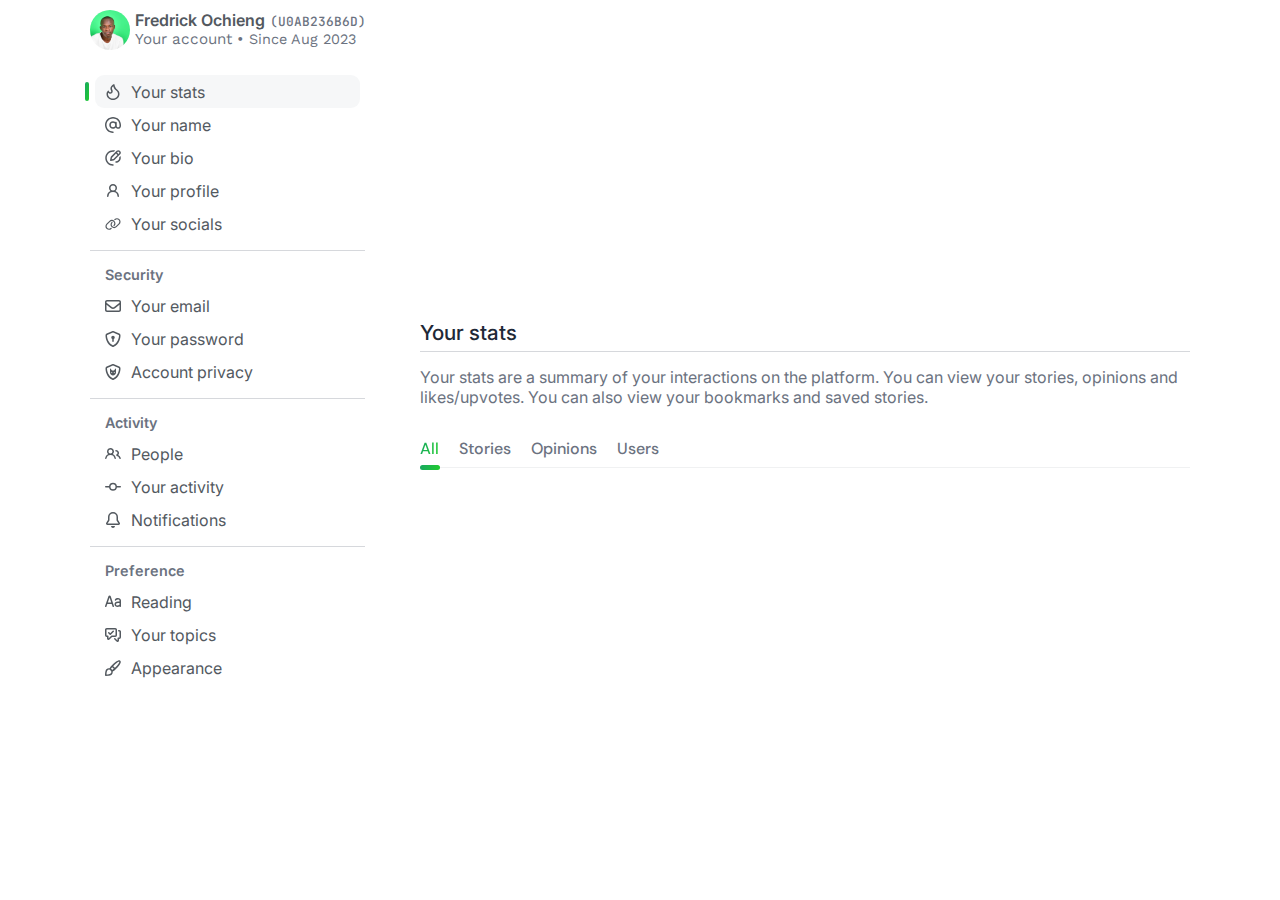
==== commit 84307a72: "User dashboard: Entry A08" ====
--- a/edit-profile.html
+++ b/edit-profile.html
@@ -56,6 +56,10 @@
 
     import DiscoverPeople from "./js/containers/people.discover.js"
 
+    import AllStat from "./js/stats/all.stat.js";
+    import StoriesStat from "./js/stats/stories.stat.js";
+    import OpinionsStat from "./js/stats/opinions.stat.js";
+    import UsersStat from "./js/stats/users.stat.js";
     import StatStory from "./js/stats/stat.story.js";
     import StatOpinion from "./js/stats/stat.opinion.js";
     import ActivityItem from "./js/stats/activity.item.js"
@@ -69,6 +73,7 @@
 
     import ActivityContainer from "./js/containers/activity.container.js";
     import ActivityFeed from "./js/feeds/activity.feed.js";
+    import StatFeed from "./js/feeds/stat.feed.js";
 
 
     customElements.define('app-home', AppHome);
@@ -106,6 +111,10 @@
 
     customElements.define('discover-people', DiscoverPeople);
 
+    customElements.define('all-stat', AllStat);
+    customElements.define('stories-stat', StoriesStat);
+    customElements.define('opinions-stat', OpinionsStat);
+    customElements.define('users-stat', UsersStat);
     customElements.define('stat-story', StatStory);
     customElements.define('stat-opinion', StatOpinion);
     customElements.define('activity-item', ActivityItem);
@@ -119,6 +128,7 @@
 
     customElements.define('activity-container', ActivityContainer);
     customElements.define('activity-feed', ActivityFeed);
+    customElements.define('stat-feed', StatFeed);
   </script>
 </head>
 
@@ -340,262 +350,25 @@
             <span class="line"></span>
           </ul>
         </div>
-        <div class="stats all">
-          <div class="summery">
-            <div class="title">
-              <h4 class="text">All contents</h4>
-              <span class="desc">
-                Summary of all engagements
-              </span>
-              <time datetime="2021-08-12T12:00:00Z">this month</time>
-            </div>
-            <div class="content">
-              <div class="main">
-                <div class="views">
-                  <div class="text">
-                    <svg xmlns="http://www.w3.org/2000/svg" fill="currentColor" viewBox="0 0 16 16" width="16" height="16">
-                      <path
-                        d="M8.75 1.5a.75.75 0 0 1 .75.75v10.5a.75.75 0 0 1-1.5 0V2.25a.75.75 0 0 1 .75-.75Zm-3.5 3a.75.75 0 0 1 .75.75v7.5a.75.75 0 0 1-1.5 0v-7.5a.75.75 0 0 1 .75-.75Zm7 0a.75.75 0 0 1 .75.75v7.5a.75.75 0 0 1-1.5 0v-7.5a.75.75 0 0 1 .75-.75Z">
-                      </path>
-                    </svg>
-                    <h2 class="no">3M</h2>
-                  </div>
-                  <span class="desc">All views</span>
-                </div>
-                <div class="compared">
-                  <span class="change up">
-                    <svg xmlns="http://www.w3.org/2000/svg" viewBox="0 0 16 16" width="16" height="16" fill="currentColor">
-                      <path
-                        d="M4.53 4.75A.75.75 0 0 1 5.28 4h6.01a.75.75 0 0 1 .75.75v6.01a.75.75 0 0 1-1.5 0v-4.2l-5.26 5.261a.749.749 0 0 1-1.275-.326.749.749 0 0 1 .215-.734L9.48 5.5h-4.2a.75.75 0 0 1-.75-.75Z">
-                      </path>
-                    </svg>
-                    <span class="percentage">12.3%</span>
-                  </span>
-                  <span class="info">Compared to prior month</span>
-                </div>
-              </div>
-              <div class="main">
-                <div class="views">
-                  <div class="text">
-                    <svg xmlns="http://www.w3.org/2000/svg" fill="currentColor" viewBox="0 0 16 16" width="16" height="16">
-                      <path
-                        d="M8.75 1.5a.75.75 0 0 1 .75.75v10.5a.75.75 0 0 1-1.5 0V2.25a.75.75 0 0 1 .75-.75Zm-3.5 3a.75.75 0 0 1 .75.75v7.5a.75.75 0 0 1-1.5 0v-7.5a.75.75 0 0 1 .75-.75Zm7 0a.75.75 0 0 1 .75.75v7.5a.75.75 0 0 1-1.5 0v-7.5a.75.75 0 0 1 .75-.75Z">
-                      </path>
-                    </svg>
-                    <h2 class="no">121k</h2>
-                  </div>
-                  <span class="desc">All stories</span>
-                </div>
-                <div class="compared">
-                  <span class="change down">
-                    <svg xmlns="http://www.w3.org/2000/svg" viewBox="0 0 16 16" width="16" height="16" fill="currentColor">
-                      <path
-                        d="M4.22 4.179a.75.75 0 0 1 1.06 0l5.26 5.26v-4.2a.75.75 0 0 1 1.5 0v6.01a.75.75 0 0 1-.75.75H5.28a.75.75 0 0 1 0-1.5h4.2L4.22 5.24a.75.75 0 0 1 0-1.06Z">
-                      </path>
-                    </svg>
-                    <span class="percentage">12.3%</span>
-                  </span>
-                  <span class="info">Compared to prior month</span>
-                </div>
-              </div>
-              <div class="main">
-                <div class="views">
-                  <div class="text">
-                    <svg xmlns="http://www.w3.org/2000/svg" fill="currentColor" viewBox="0 0 16 16" width="16" height="16">
-                      <path
-                        d="M8.75 1.5a.75.75 0 0 1 .75.75v10.5a.75.75 0 0 1-1.5 0V2.25a.75.75 0 0 1 .75-.75Zm-3.5 3a.75.75 0 0 1 .75.75v7.5a.75.75 0 0 1-1.5 0v-7.5a.75.75 0 0 1 .75-.75Zm7 0a.75.75 0 0 1 .75.75v7.5a.75.75 0 0 1-1.5 0v-7.5a.75.75 0 0 1 .75-.75Z">
-                      </path>
-                    </svg>
-                    <h2 class="no">803k</h2>
-                  </div>
-                  <span class="desc">All opinions</span>
-                </div>
-                <div class="compared">
-                  <span class="change up">
-                    <svg xmlns="http://www.w3.org/2000/svg" viewBox="0 0 16 16" width="16" height="16" fill="currentColor">
-                      <path
-                        d="M4.53 4.75A.75.75 0 0 1 5.28 4h6.01a.75.75 0 0 1 .75.75v6.01a.75.75 0 0 1-1.5 0v-4.2l-5.26 5.261a.749.749 0 0 1-1.275-.326.749.749 0 0 1 .215-.734L9.48 5.5h-4.2a.75.75 0 0 1-.75-.75Z">
-                      </path>
-                    </svg>
-                    <span class="percentage">12.3%</span>
-                  </span>
-                  <span class="info">Compared to prior month</span>
-                </div>
-              </div>
-            </div>
-          </div>
-        </div>
-        <div class="stats stories">
-          <div class="summery">
-            <div class="title">
-              <h4 class="text">Stories</h4>
-              <span class="desc">
-                Summary of story engagements
-              </span>
-            </div>
-            <div class="cards">
-              <div class="card">
-                <h4 class="title">Views</h4>
-                <div class="stat">
-                  <h2 class="no">103k</h2>
-                  <span class="change up">
-                    <svg xmlns="http://www.w3.org/2000/svg" fill="currentColor" viewBox="0 0 16 16" width="16" height="16">
-                      <path
-                        d="M4.53 4.75A.75.75 0 0 1 5.28 4h6.01a.75.75 0 0 1 .75.75v6.01a.75.75 0 0 1-1.5 0v-4.2l-5.26 5.261a.749.749 0 0 1-1.275-.326.749.749 0 0 1 .215-.734L9.48 5.5h-4.2a.75.75 0 0 1-.75-.75Z">
-                      </path>
-                    </svg>
-                    <span class="percentage up">3,635</span>
-                  </span>
-                </div>
-              </div>
-              <div class="card">
-                <h4 class="title">Views</h4>
-                <div class="stat">
-                  <h2 class="no">103k</h2>
-                  <span class="change down">
-                    <svg xmlns="http://www.w3.org/2000/svg" fill="currentColor" viewBox="0 0 16 16" width="16" height="16">
-                      <path
-                        d="M4.22 4.179a.75.75 0 0 1 1.06 0l5.26 5.26v-4.2a.75.75 0 0 1 1.5 0v6.01a.75.75 0 0 1-.75.75H5.28a.75.75 0 0 1 0-1.5h4.2L4.22 5.24a.75.75 0 0 1 0-1.06Z">
-                      </path>
-                    </svg>
-                    <span class="percentage up">1,335</span>
-                  </span>
-                </div>
-              </div>
-              <div class="card">
-                <h4 class="title">Upvotes</h4>
-                <div class="stat">
-                  <h2 class="no">6,603</h2>
-                  <span class="change up">
-                    <svg xmlns="http://www.w3.org/2000/svg" fill="currentColor" viewBox="0 0 16 16" width="16" height="16">
-                      <path
-                        d="M4.53 4.75A.75.75 0 0 1 5.28 4h6.01a.75.75 0 0 1 .75.75v6.01a.75.75 0 0 1-1.5 0v-4.2l-5.26 5.261a.749.749 0 0 1-1.275-.326.749.749 0 0 1 .215-.734L9.48 5.5h-4.2a.75.75 0 0 1-.75-.75Z">
-                      </path>
-                    </svg>
-                    <span class="percentage up">3,635</span>
-                  </span>
-                </div>
-              </div>
-            </div>
-          </div>
-        </div>
-        <div class="stats opinions">
-          <div class="summery">
-            <div class="title">
-              <h4 class="text">Opinions</h4>
-              <span class="desc">
-                Summary of opinions engagements
-              </span>
-            </div>
-            <div class="cards">
-              <div class="card">
-                <h4 class="title">Views</h4>
-                <div class="stat">
-                  <h2 class="no">103k</h2>
-                  <span class="change up">
-                    <svg xmlns="http://www.w3.org/2000/svg" fill="currentColor" viewBox="0 0 16 16" width="16" height="16">
-                      <path
-                        d="M4.53 4.75A.75.75 0 0 1 5.28 4h6.01a.75.75 0 0 1 .75.75v6.01a.75.75 0 0 1-1.5 0v-4.2l-5.26 5.261a.749.749 0 0 1-1.275-.326.749.749 0 0 1 .215-.734L9.48 5.5h-4.2a.75.75 0 0 1-.75-.75Z">
-                      </path>
-                    </svg>
-                    <span class="percentage up">3,635</span>
-                  </span>
-                </div>
-              </div>
-              <div class="card">
-                <h4 class="title">Views</h4>
-                <div class="stat">
-                  <h2 class="no">103k</h2>
-                  <span class="change down">
-                    <svg xmlns="http://www.w3.org/2000/svg" fill="currentColor" viewBox="0 0 16 16" width="16" height="16">
-                      <path
-                        d="M4.22 4.179a.75.75 0 0 1 1.06 0l5.26 5.26v-4.2a.75.75 0 0 1 1.5 0v6.01a.75.75 0 0 1-.75.75H5.28a.75.75 0 0 1 0-1.5h4.2L4.22 5.24a.75.75 0 0 1 0-1.06Z">
-                      </path>
-                    </svg>
-                    <span class="percentage up">1,335</span>
-                  </span>
-                </div>
-              </div>
-              <div class="card">
-                <h4 class="title">Upvotes</h4>
-                <div class="stat">
-                  <h2 class="no">6,603</h2>
-                  <span class="change up">
-                    <svg xmlns="http://www.w3.org/2000/svg" fill="currentColor" viewBox="0 0 16 16" width="16" height="16">
-                      <path
-                        d="M4.53 4.75A.75.75 0 0 1 5.28 4h6.01a.75.75 0 0 1 .75.75v6.01a.75.75 0 0 1-1.5 0v-4.2l-5.26 5.261a.749.749 0 0 1-1.275-.326.749.749 0 0 1 .215-.734L9.48 5.5h-4.2a.75.75 0 0 1-.75-.75Z">
-                      </path>
-                    </svg>
-                    <span class="percentage up">3,635</span>
-                  </span>
-                </div>
-              </div>
-            </div>
-          </div>
-        </div>
-        <div class="stats account">
-          <div class="summery">
-            <div class="title">
-              <h4 class="text">Account</h4>
-              <span class="desc">
-                Your account summery
-              </span>
-            </div>
-            <div class="cards">
-              <div class="card">
-                <h4 class="title">Followers</h4>
-                <div class="stat">
-                  <h2 class="no">13k</h2>
-                  <span class="change up">
-                    <svg xmlns="http://www.w3.org/2000/svg" fill="currentColor" viewBox="0 0 16 16" width="16" height="16">
-                      <path
-                        d="M4.53 4.75A.75.75 0 0 1 5.28 4h6.01a.75.75 0 0 1 .75.75v6.01a.75.75 0 0 1-1.5 0v-4.2l-5.26 5.261a.749.749 0 0 1-1.275-.326.749.749 0 0 1 .215-.734L9.48 5.5h-4.2a.75.75 0 0 1-.75-.75Z">
-                      </path>
-                    </svg>
-                    <span class="percentage up">635</span>
-                  </span>
-                </div>
-              </div>
-              <div class="card">
-                <h4 class="title">Subscribers</h4>
-                <div class="stat">
-                  <h2 class="no">103k</h2>
-                  <span class="change down">
-                    <svg xmlns="http://www.w3.org/2000/svg" fill="currentColor" viewBox="0 0 16 16" width="16" height="16">
-                      <path
-                        d="M4.22 4.179a.75.75 0 0 1 1.06 0l5.26 5.26v-4.2a.75.75 0 0 1 1.5 0v6.01a.75.75 0 0 1-.75.75H5.28a.75.75 0 0 1 0-1.5h4.2L4.22 5.24a.75.75 0 0 1 0-1.06Z">
-                      </path>
-                    </svg>
-                    <span class="percentage up">1,335</span>
-                  </span>
-                </div>
-              </div>
-              <div class="card">
-                <h4 class="title">Donations</h4>
-                <div class="stat">
-                  <h2 class="no">Ksh. 6,603</h2>
-                  <span class="change up">
-                    <svg xmlns="http://www.w3.org/2000/svg" fill="currentColor" viewBox="0 0 16 16" width="16" height="16">
-                      <path
-                        d="M4.53 4.75A.75.75 0 0 1 5.28 4h6.01a.75.75 0 0 1 .75.75v6.01a.75.75 0 0 1-1.5 0v-4.2l-5.26 5.261a.749.749 0 0 1-1.275-.326.749.749 0 0 1 .215-.734L9.48 5.5h-4.2a.75.75 0 0 1-.75-.75Z">
-                      </path>
-                    </svg>
-                    <span class="percentage up">3,635</span>
-                  </span>
-                </div>
-              </div>
-            </div>
-          </div>
-        </div>
-        <div class="activities stories">
-          <stat-story id="256" upvotes="609" views="531" date="2021-08-12T12:00:00Z"
-            content="This is a story about how you added an article to your profile."
-            >
-          </stat-story>
-          <stat-opinion id="256" upvotes="609" views="531" date="2021-08-12T12:00:00Z"
-            content="This is a story about how you added an article to your profile. Something here...">
-          </stat-opinion>
-        </div>
+        <all-stat date="2021-09-01" date-last="2021-08-01" all="1654757" all-last="1554751" stories="965457" stories-last="995458"
+          opinions="84754" opinions-last="73859">
+        </all-stat>
+
+        <stories-stat date="2021-09-01" date-last="2021-08-01" views="96458" views-last="99457"
+         opinions="84555" opinions-last="73512" upvotes="4557" upvotes-last="3573">
+        </stories-stat>
+
+        <opinions-stat date="2021-09-01" date-last="2021-08-01" views="6543" views-last="9145" opinions="8754"
+          opinions-last="7559" upvotes="456" upvotes-last="593">
+        </opinions-stat>
+
+        <users-stat date="2021-09-01" date-last="2021-08-01" followers="6545" followers-last="9145" subscribers="8755"
+          subscribers-last="7555" donations="9453" donations-last="7587" currency="Ksh">
+        </users-stat>
+
+        <stat-feed api-stories="/api/v1/u/stats/stories"
+          api-opinions="/api/v1/u/stats/opinions">
+        </stat-feed>
       </div>
     </section>
   </main>
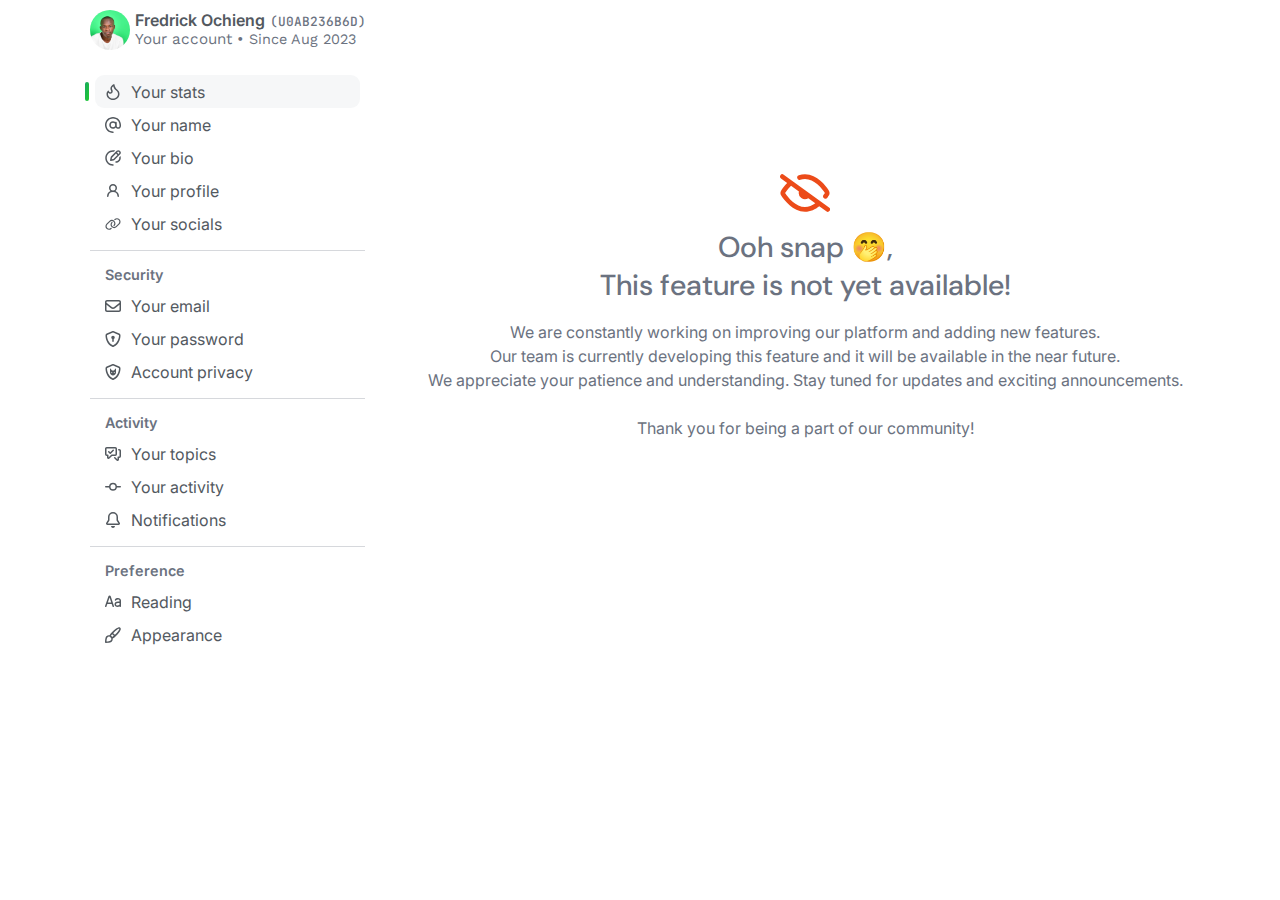
==== commit 8218004e: "User dashboard: Entry A13" ====
--- a/edit-profile.html
+++ b/edit-profile.html
@@ -72,6 +72,7 @@
     import FormPassword from "./js/forms/password.form.js";
 
     import ActivityContainer from "./js/containers/activity.container.js";
+    import StatContainer from "./js/containers/stat.container.js";
     import ActivityFeed from "./js/feeds/activity.feed.js";
     import StatFeed from "./js/feeds/stat.feed.js";
 
@@ -127,6 +128,7 @@
     customElements.define('password-form', FormPassword);
 
     customElements.define('activity-container', ActivityContainer);
+    customElements.define('stat-container', StatContainer);
     customElements.define('activity-feed', ActivityFeed);
     customElements.define('stat-feed', StatFeed);
   </script>
@@ -243,11 +245,13 @@
         <span class="title">Activity</span>
         <li class="tab-item">
           <span class="line"></span>
-          <a href="/user/edit/people" class="tab-link">
+          <a href="/user/edit/topics" class="tab-link">
             <svg xmlns="http://www.w3.org/2000/svg" fill="currentColor" viewBox="0 0 16 16" width="16" height="16">
-              <path d="M2 5.5a3.5 3.5 0 1 1 5.898 2.549 5.508 5.508 0 0 1 3.034 4.084.75.75 0 1 1-1.482.235 4 4 0 0 0-7.9 0 .75.75 0 0 1-1.482-.236A5.507 5.507 0 0 1 3.102 8.05 3.493 3.493 0 0 1 2 5.5ZM11 4a3.001 3.001 0 0 1 2.22 5.018 5.01 5.01 0 0 1 2.56 3.012.749.749 0 0 1-.885.954.752.752 0 0 1-.549-.514 3.507 3.507 0 0 0-2.522-2.372.75.75 0 0 1-.574-.73v-.352a.75.75 0 0 1 .416-.672A1.5 1.5 0 0 0 11 5.5.75.75 0 0 1 11 4Zm-5.5-.5a2 2 0 1 0-.001 3.999A2 2 0 0 0 5.5 3.5Z"></path>
-            </svg>
-            <span class="text">People</span>
+              <path
+                d="M0 2.75C0 1.783.784 1 1.75 1h8.5c.967 0 1.75.783 1.75 1.75v5.5A1.75 1.75 0 0 1 10.25 10H7.061l-2.574 2.573A1.457 1.457 0 0 1 2 11.543V10h-.25A1.75 1.75 0 0 1 0 8.25Zm1.75-.25a.25.25 0 0 0-.25.25v5.5c0 .138.112.25.25.25h1a.75.75 0 0 1 .75.75v2.189L6.22 8.72a.747.747 0 0 1 .53-.22h3.5a.25.25 0 0 0 .25-.25v-5.5a.25.25 0 0 0-.25-.25Zm12.5 2h-.5a.75.75 0 0 1 0-1.5h.5c.967 0 1.75.783 1.75 1.75v5.5A1.75 1.75 0 0 1 14.25 12H14v1.543a1.457 1.457 0 0 1-2.487 1.03L9.22 12.28a.749.749 0 1 1 1.06-1.06l2.22 2.219V11.25a.75.75 0 0 1 .75-.75h1a.25.25 0 0 0 .25-.25v-5.5a.25.25 0 0 0-.25-.25Zm-5.47.28-3 3a.747.747 0 0 1-1.06 0l-1.5-1.5a.749.749 0 1 1 1.06-1.06l.97.969L7.72 3.72a.749.749 0 1 1 1.06 1.06Z">
+              </path>
+            </svg>
+            <span class="text">Your topics</span>
           </a>
         </li>
         <li class="tab-item">
@@ -282,15 +286,6 @@
         </li>
         <li class="tab-item">
           <span class="line"></span>
-          <a href="/user/edit/topics" class="tab-link">
-            <svg xmlns="http://www.w3.org/2000/svg" fill="currentColor" viewBox="0 0 16 16" width="16" height="16">
-              <path d="M0 2.75C0 1.783.784 1 1.75 1h8.5c.967 0 1.75.783 1.75 1.75v5.5A1.75 1.75 0 0 1 10.25 10H7.061l-2.574 2.573A1.457 1.457 0 0 1 2 11.543V10h-.25A1.75 1.75 0 0 1 0 8.25Zm1.75-.25a.25.25 0 0 0-.25.25v5.5c0 .138.112.25.25.25h1a.75.75 0 0 1 .75.75v2.189L6.22 8.72a.747.747 0 0 1 .53-.22h3.5a.25.25 0 0 0 .25-.25v-5.5a.25.25 0 0 0-.25-.25Zm12.5 2h-.5a.75.75 0 0 1 0-1.5h.5c.967 0 1.75.783 1.75 1.75v5.5A1.75 1.75 0 0 1 14.25 12H14v1.543a1.457 1.457 0 0 1-2.487 1.03L9.22 12.28a.749.749 0 1 1 1.06-1.06l2.22 2.219V11.25a.75.75 0 0 1 .75-.75h1a.25.25 0 0 0 .25-.25v-5.5a.25.25 0 0 0-.25-.25Zm-5.47.28-3 3a.747.747 0 0 1-1.06 0l-1.5-1.5a.749.749 0 1 1 1.06-1.06l.97.969L7.72 3.72a.749.749 0 1 1 1.06 1.06Z"></path>
-            </svg>
-            <span class="text">Your topics</span>
-          </a>
-        </li>
-        <li class="tab-item">
-          <span class="line"></span>
           <a href="/user/edit/theme" class="tab-link">
             <svg height="16" viewBox="0 0 16 16" fill="currentColor" width="16">
               <path d="M11.134 1.535c.7-.509 1.416-.942 2.076-1.155.649-.21 1.463-.267 2.069.34.603.601.568 1.411.368 2.07-.202.668-.624 1.39-1.125 2.096-1.011 1.424-2.496 2.987-3.775 4.249-1.098 1.084-2.132 1.839-3.04 2.3a3.744 3.744 0 0 1-1.055 3.217c-.431.431-1.065.691-1.657.861-.614.177-1.294.287-1.914.357A21.151 21.151 0 0 1 .797 16H.743l.007-.75H.749L.742 16a.75.75 0 0 1-.743-.742l.743-.008-.742.007v-.054a21.25 21.25 0 0 1 .13-2.284c.067-.647.187-1.287.358-1.914.17-.591.43-1.226.86-1.657a3.746 3.746 0 0 1 3.227-1.054c.466-.893 1.225-1.907 2.314-2.982 1.271-1.255 2.833-2.75 4.245-3.777ZM1.62 13.089c-.051.464-.086.929-.104 1.395.466-.018.932-.053 1.396-.104a10.511 10.511 0 0 0 1.668-.309c.526-.151.856-.325 1.011-.48a2.25 2.25 0 1 0-3.182-3.182c-.155.155-.329.485-.48 1.01a10.515 10.515 0 0 0-.309 1.67Zm10.396-10.34c-1.224.89-2.605 2.189-3.822 3.384l1.718 1.718c1.21-1.205 2.51-2.597 3.387-3.833.47-.662.78-1.227.912-1.662.134-.444.032-.551.009-.575h-.001V1.78c-.014-.014-.113-.113-.548.027-.432.14-.995.462-1.655.942Zm-4.832 7.266-.001.001a9.859 9.859 0 0 0 1.63-1.142L7.155 7.216a9.7 9.7 0 0 0-1.161 1.607c.482.302.889.71 1.19 1.192Z"></path>
@@ -301,7 +296,7 @@
       </ul>
     </section>
     <section class="content">
-      <name-form  method="PATCH" url="/user/edit/name" api-url="/api/v1/u/edit/name"
+      <!-- <name-form  method="PATCH" url="/user/edit/name" api-url="/api/v1/u/edit/name"
         first-name="John" last-name="Doe">
       </name-form>
       <bio-form method="PATCH" url="/user/edit/bio" api-url="/api/v1/u/edit/bio"
@@ -326,49 +321,26 @@
         api-users="/api/v1/u/activity/users" api-saved="/api/v1/u/activity/saved">
       </activity-container>
 
-      <div class="activity stats">
-        <div class="top">
-          <h4 class="title">Your stats</h4>
-          <p class="desc">
-            Your stats are a summary of your interactions on the platform. You can view your stories, opinions and likes/upvotes. You can also view your bookmarks and saved stories.
-          </p>
-        </div>
-        <div class="actions">
-          <ul id="tab" class="tab">
-            <li data-element="stories" class="tab-item all active">
-              <span class="text">All</span>
-            </li>
-            <li data-element="stories" class="tab-item stories">
-              <span class="text">Stories</span>
-            </li>
-            <li data-element="saved" class="tab-item opinions">
-              <span class="text">Opinions</span>
-            </li>
-            <li data-element="upvotes" class="tab-item users">
-              <span class="text">Users</span>
-            </li>
-            <span class="line"></span>
-          </ul>
-        </div>
-        <all-stat date="2021-09-01" date-last="2021-08-01" all="1654757" all-last="1554751" stories="965457" stories-last="995458"
-          opinions="84754" opinions-last="73859">
-        </all-stat>
-
-        <stories-stat date="2021-09-01" date-last="2021-08-01" views="96458" views-last="99457"
-         opinions="84555" opinions-last="73512" upvotes="4557" upvotes-last="3573">
-        </stories-stat>
-
-        <opinions-stat date="2021-09-01" date-last="2021-08-01" views="6543" views-last="9145" opinions="8754"
-          opinions-last="7559" upvotes="456" upvotes-last="593">
-        </opinions-stat>
-
-        <users-stat date="2021-09-01" date-last="2021-08-01" followers="6545" followers-last="9145" subscribers="8755"
-          subscribers-last="7555" donations="9453" donations-last="7587" currency="Ksh">
-        </users-stat>
-
-        <stat-feed api-stories="/api/v1/u/stats/stories"
-          api-opinions="/api/v1/u/stats/opinions">
-        </stat-feed>
+      <stat-container url="/user/stats" api="/api/v1/u/stats" api-stories="/api/v1/u/stats/stories" api-opinions="/api/v1/u/stats/opinions"
+        api-followers="/api/v1/u/stats/followers" api-subscribers="/api/v1/u/stats/subscribers">
+      </stat-container> -->
+      <div class="reading coming-soon">
+        <h3 class="title">
+          <svg xmlns="http://www.w3.org/2000/svg" viewBox="0 0 16 16" width="16" height="16" fill="currentColor">
+            <path
+              d="M.143 2.31a.75.75 0 0 1 1.047-.167l14.5 10.5a.75.75 0 1 1-.88 1.214l-2.248-1.628C11.346 13.19 9.792 14 8 14c-1.981 0-3.67-.992-4.933-2.078C1.797 10.832.88 9.577.43 8.9a1.619 1.619 0 0 1 0-1.797c.353-.533.995-1.42 1.868-2.305L.31 3.357A.75.75 0 0 1 .143 2.31Zm1.536 5.622A.12.12 0 0 0 1.657 8c0 .021.006.045.022.068.412.621 1.242 1.75 2.366 2.717C5.175 11.758 6.527 12.5 8 12.5c1.195 0 2.31-.488 3.29-1.191L9.063 9.695A2 2 0 0 1 6.058 7.52L3.529 5.688a14.207 14.207 0 0 0-1.85 2.244ZM8 3.5c-.516 0-1.017.09-1.499.251a.75.75 0 1 1-.473-1.423A6.207 6.207 0 0 1 8 2c1.981 0 3.67.992 4.933 2.078 1.27 1.091 2.187 2.345 2.637 3.023a1.62 1.62 0 0 1 0 1.798c-.11.166-.248.365-.41.587a.75.75 0 1 1-1.21-.887c.148-.201.272-.382.371-.53a.119.119 0 0 0 0-.137c-.412-.621-1.242-1.75-2.366-2.717C10.825 4.242 9.473 3.5 8 3.5Z">
+            </path>
+          </svg>
+          <span class="text">
+            Ooh snap 🤭, <br /> This feature is not yet available!
+          </span>
+        </h3>
+        <p class="info">
+          We are constantly working on improving our platform and adding new features. <br /> Our team is currently developing this feature and it will be available in the near future. <br />
+          We appreciate your patience and understanding. Stay tuned for updates and exciting announcements.<br /> <br />
+          Thank you for being a part of our community!
+        </p>
+        </p>
       </div>
     </section>
   </main>
--- a/style.css
+++ b/style.css
@@ -43,10 +43,11 @@
   align-items: center;
   justify-content: center;
   background-position: 100%;
-  background-size: 1rem 1rem;
+  /* background-size: 1rem 1rem; */
   background-color: var(--background);
-  /* background-color: #f3f4f9; */
-  /* background-image: radial-gradient(circle, rgb(209, 209, 209) 1px, rgba(0, 0, 0, 0) 1px); */
+  -webkit-text-size-adjust: 100%;
+  -ms-text-size-adjust: 100%;
+  -webkit-tap-highlight-color: transparent;
 }
 
 body {
@@ -295,408 +296,53 @@
   width: 70%;
 }
 
-section.content > .profile {
-  display: flex;
-  flex-flow: column;
-  gap: 10px;
-  padding: 0;
-  width: 100%;
-}
-
-section.content .top {
+
+div.coming-soon {
   /* border: 1px solid #6b7280; */
   display: flex;
   flex-flow: column;
-  gap: 5px;
-  padding: 0;
-  width: 100%;
-}
-
-section.content .top > h4.title {
-  border-bottom: var(--story-border-mobile);
-  display: flex;
-  align-items: center;
-  color: var(--title-color);
-  font-size: 1.3rem;
+  align-items: center;
+  justify-content: center;
+  padding: 0;
+  width: 100%;
+  min-height: max-content;
+  height: 100%;
+}
+
+div.coming-soon > .title {
+  /* border: 1px solid #6b7280; */
+  color: var(--text-color);
+  font-family: var(--title-text), sans-serif;
+  font-size: 1.5rem;
+  font-weight: 600;
+  display: flex;
+  flex-flow: column;
+  align-items: center;
+  justify-content: center;
+}
+
+div.coming-soon > .title svg {
+  color: var(--error-color);
+  width: 50px;
+  height: 50px;
+  margin: 0 0 10px 0;
+}
+
+div.coming-soon > .title span.text {
+  color: var(--gray-color);
+  font-family: var(--font-text), sans-serif;
+  font-size: 1.8rem;
   font-weight: 500;
-  margin: 0;
-  padding: 0 0 6px 0;
-}
-
-section.content .top > .desc {
-  margin: 0;
-  padding: 10px 0;
-  color: var(--gray-color);
-  font-size: 1rem;
+  text-align: center;
+}
+
+div.coming-soon > p.info {
+  color: var(--gray-color);
   font-family: var(--font-main), sans-serif;
-}
-
-
-section.content > .activity {
-  display: flex;
-  flex-flow: column;
-  gap: 10px;
-  padding: 0;
-  width: 100%;
-}
-
-section.content > .activity .actions {
-  border-bottom: var(--story-border);
-  background-color: var(--background);
-  display: flex;
-  flex-flow: column;
-  gap: 0;
-  z-index: 3;
-  width: 100%;
-  position: sticky;
-  top: 60px;
-}
-
-section.content > .activity .actions > ul.tab {
-  height: max-content;
-  width: 100%;
-  padding: 5px 0 0 0;
-  margin: 0;
-  list-style-type: none;
-  display: flex;
-  gap: 0;
-  align-items: center;
-  max-width: 100%;
-  overflow-x: scroll;
-  -ms-overflow-style: none;
-  scrollbar-width: none;
-}
-
-section.content > .activity.actions > ul.tab::-webkit-scrollbar {
-  display: none !important;
-  visibility: hidden;
-}
-
-section.content > .activity > .actions > ul.tab > li.tab-item {
-  /* border: var(--story-border); */
-  color: var(--gray-color);
-  font-family: var(--font-text), sans-serif;
-  font-weight: 400;
-  padding: 6px 20px 8px 0;
-  margin: 0;
-  display: flex;
-  align-items: center;
-  cursor: pointer;
-  overflow: visible;
-  font-size: 0.95rem;
-}
-
-section.content > .activity > .actions > ul.tab > li.tab-item > .text {
-  font-weight: 500;
-  font-size: 1rem;
-}
-
-section.content > .activity > .actions > ul.tab > li.tab-item:hover > .text {
-  color: transparent;
-  background: var(--accent-linear);
-  background-clip: text;
-  -webkit-background-clip: text;
-  font-family: var(--font-text);
-}
-
-section.content > .activity > .actions > ul.tab > li.active {
-  font-size: 0.95rem;
-  /*padding: 6px 10px 10px 10px;*/
-}
-
-section.content > .activity > .actions > ul.tab > li.active > .text {
-  color: transparent;
-  background: var(--accent-linear);
-  background-clip: text;
-  -webkit-background-clip: text;
-  font-family: var(--font-text);
-}
-
-section.content > .activity > .actions > ul.tab span.line {
-  position: absolute;
-  z-index: 1;
-  background: var(--accent-linear);
-  display: inline-block;
-  bottom: -2.5px;
-  left: 0px;
-  width: 20px;
-  min-height: 5px;
-  border-top-left-radius: 5px;
-  border-top-right-radius: 5px;
-  border-bottom-left-radius: 5px;
-  border-bottom-right-radius: 5px;
-  transition: all 300ms ease-in-out;
-}
-
-section.content > .activity > .activities {
-  /* border: var(--story-border); */
-  display: flex;
-  flex-flow: column;
-  gap: 0;
-  padding: 0;
-  width: 100%;
-}
-
-
-/* stats */
-.stats {
-  /* border: thin solid #4b5563bd; */
-  width: 100%;
-  display: flex;
-  flex-flow: column;
-  /* align-items: center; */
-  gap: 10px;
-  font-size: 0.9rem;
-  font-family: var(--font-main), sans-serif;
-}
-
-.stats > .summery {
-  border-bottom: var(--story-border-mobile);
-  margin: 0;
-  width: 100%;
-  display: flex;
-  flex-flow: column;
-  gap: 10px;
-  justify-content: center;
-  padding: 0 0 10px;
-}
-
-.stats > .summery > .title {
-  /* border-bottom: var(--story-border-mobile); */
-  display: flex;
-  position: relative;
-  flex-flow: column;
-  padding: 6px 0;
-  gap: 0;
-  justify-content: center;
-  color: var(--text-color);
-}
-
-.stats > .summery > .title time {
-  position: absolute;
-  right: 10px;
-  color: var(--gray-color);
-  font-family: var(--font-mono), monospace;
-  border: var(--input-border);
-  padding: 2px 10px;
-  border-radius: 5px;
-  -webkit-border-radius: 5px;
-  -moz-border-radius: 5px;
-  -ms-border-radius: 5px;
-  -o-border-radius: 5px;
-}
-
-.stats > .summery > .title > h4 {
-  color: var(--text-color);
-  font-size: 1.2rem;
-  font-weight: 500;
-  font-family: var(--font-main), sans-serif;
-  margin: 0;
-}
-
-.stats > .summery > .title > span.desc {
-  color: var(--gray-color);
-  font-size: 0.9rem;
-  font-family: var(--font-text), sans-serif;
-}
-
-.stats > .summery > .content {
-  display: flex;
-  flex-flow: row;
-  justify-content: space-between;
-  gap: 20px;
-  padding: 6px 0;
-  width: 100%;
-}
-
-.stats > .summery > .content > .main {
-  display: flex;
-  flex-flow: column;
-  gap: 0;
-  padding: 0;
-}
-
-.stats > .summery > .content > .main .views {
-  /* border: thin solid #4b5563bd; */
-  display: flex;
-  width: max-content;
-  flex-flow: column;
-  align-items: center;
-  gap: 0;
-  padding: 0;
-}
-
-.stats > .summery > .content > .main .views .text {
-  /* border: thin solid #4b5563bd; */
-  display: flex;
-  flex-flow: row;
-  align-items: center;
-  gap: 0;
-  color: var(--text-color);
-}
-
-.stats > .summery > .content > .main .views .text svg {
-  width: 30px;
-  height: 30px;
-  /* margin: -2px 0 0 0; */
-}
-
-.stats > .summery > .content > .main .views .text > h2 {
-  color: var(--text-color);
-  font-size: 1.5rem;
-  font-weight: 500;
-  font-family: var(--font-main), sans-serif;
-  margin: 0;
-}
-
-.stats > .summery > .content > .main .views .desc {
-  color: var(--gray-color);
-  font-size: 0.9rem;
-  font-family: var(--font-main), sans-serif;
-}
-
-.stats > .summery > .content > .main .compared {
-  /* border: thin solid #4b5563bd; */
-  display: flex;
-  flex-flow: column;
-  gap: 0;
-  padding: 0;
-  margin: 20px 0 0 0;
-}
-
-.stats > .summery > .content > .main .compared > .change {
-  /* border: thin solid #4b5563bd; */
-  display: flex;
-  flex-flow: row;
-  gap: 2px;
-  padding: 0;
-  align-items: center;
-  /* justify-content: center; */
-}
-
-.stats > .summery > .content > .main .compared > .change.up {
-  color: var(--accent-alt);
-}
-
-.stats > .summery > .content > .main .compared > .change.down {
-  color: var(--error-color);
-}
-
-.stats > .summery > .content > .main .compared > .change.up .percentage {
-  color: transparent;
-  background: var(--accent-linear);
-  background-clip: text;
-  -webkit-background-clip: text;
-}
-
-.stats > .summery > .content > .main .compared > .change .percentage {
-  /* color: var(--text-color); */
-  font-size: 1.05rem;
-  font-weight: 500;
-  font-family: var(--font-read), sans-serif;
-  margin: 0;
-}
-
-.stats > .summery > .content > .main .compared > .change svg {
-  width: 20px;
-  height: 20px;
-}
-
-.stats > .summery > .content > .main .compared span.info {
-  color: var(--gray-color);
-  font-size: 0.9rem;
-  font-family: var(--font-text), sans-serif;
-  font-style: italic;
-}
-
-/* cards */
-.stats > .summery > .cards {
-  display: flex;
-  flex-flow: row;
-  justify-content: space-between;
-  gap: 20px;
-  padding: 6px 0;
-  width: 100%;
-}
-
-.stats > .summery .cards > .card {
-  /* border: thin solid #4b5563bd; */
-  display: flex;
-  flex-flow: column;
-  gap: 10px;
-  padding: 10px 25px 10px 15px;
-  background-color: var(--stat-background);
-  justify-content: center;
-  border-radius: 10px;
-  -webkit-border-radius: 10px;
-  -moz-border-radius: 10px;
-  -ms-border-radius: 10px;
-  -o-border-radius: 10px;
-}
-
-.stats > .summery .cards > .card > .title {
-  color: var(--gray-color);
   font-size: 1rem;
   font-weight: 400;
-  font-family: var(--font-main), sans-serif;
-  margin: 0;
-}
-
-.stats > .summery .cards > .card > .stat {
-  /* border: thin solid #4b5563bd; */
-  color: var(--text-color);
-  display: flex;
-  flex-flow: row;
-  gap: 15px;
-  /* height: 50px; */
-  align-items: center;
-  font-family: var(--font-main), sans-serif;
-  margin: 0;
-}
-
-.stats > .summery .cards > .card > .stat > h2.no {
-  color: var(--text-color);
-  font-size: 1.5rem;
-  font-weight: 500;
-  font-family: var(--font-main), sans-serif;
-  margin: 0;
-}
-
-.stats > .summery .cards > .card > .stat > .change {
-  /* border: thin solid #4b5563bd; */
-  display: flex;
-  flex-flow: row;
-  gap: 2px;
-  padding: 0;
-}
-
-.stats > .summery .cards > .card > .stat > .change.up {
-  color: var(--accent-alt);
-}
-
-.stats > .summery .cards > .card > .stat > .change.down {
-  color: var(--error-color);
-}
-
-.stats > .summery .cards > .card > .stat > .change.up .percentage {
-  color: transparent;
-  background: var(--accent-linear);
-  background-clip: text;
-  -webkit-background-clip: text;
-}
-
-.stats > .summery .cards > .card > .stat > .change .percentage {
-  /* color: var(--text-color); */
-  font-size: 1rem;
-  font-weight: 400;
-  font-family: var(--font-main), sans-serif;
-  margin: 0;
-}
-
-.stats > .summery .cards > .card > .stat > .change svg {
-  width: 18px;
-  height: 18px;
-  margin-top: 2px;
+  line-height: 1.5;
+  text-align: center;
 }
 
 
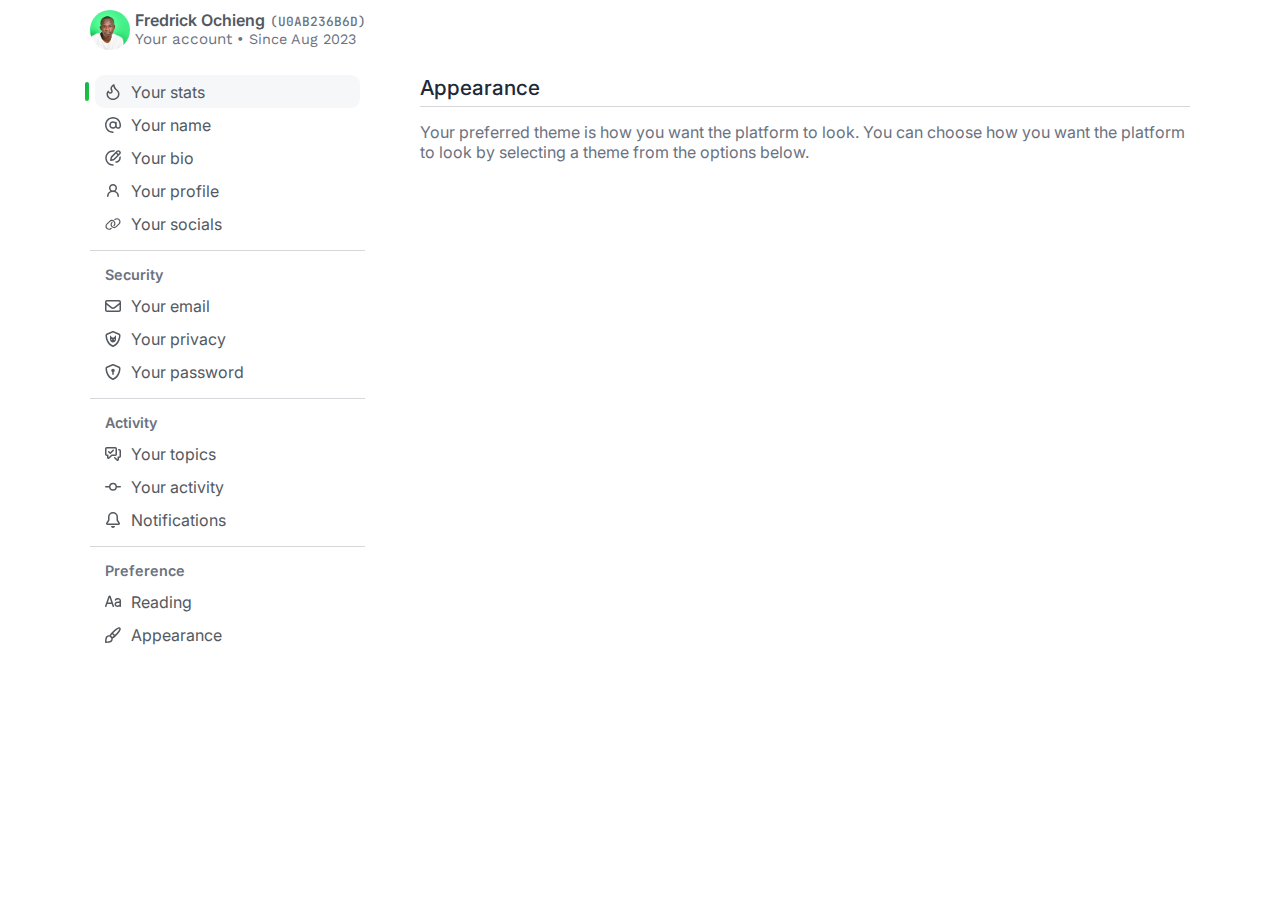
==== commit 32e1d127: "User dashboard: Entry A14" ====
--- a/edit-profile.html
+++ b/edit-profile.html
@@ -224,20 +224,21 @@
         </li>
         <li class="tab-item">
           <span class="line"></span>
+          <a href="/user/edit/privacy" class="tab-link">
+            <svg xmlns="http://www.w3.org/2000/svg" fill="currentColor" width="16px" height="16px" viewBox="0 0 512 512">
+              <path
+                d="M73 127L256 49.4 439 127c5.9 2.5 9.1 7.8 9 12.8c-.4 91.4-38.4 249.3-186.3 320.1c-3.6 1.7-7.8 1.7-11.3 0C102.4 389 64.5 231.2 64 139.7c0-5 3.1-10.2 9-12.8zM457.7 82.8L269.4 2.9C265.2 1 260.7 0 256 0s-9.2 1-13.4 2.9L54.3 82.8c-22 9.3-38.4 31-38.3 57.2c.5 99.2 41.3 280.7 213.6 363.2c16.7 8 36.1 8 52.8 0C454.8 420.7 495.5 239.2 496 140c.1-26.2-16.3-47.9-38.3-57.2zM160 154.4V272c0 53 43 96 96 96s96-43 96-96V154.4c0-5.8-4.7-10.4-10.4-10.4h-.2c-3.4 0-6.5 1.6-8.5 4.3l-40 53.3c-3 4-7.8 6.4-12.8 6.4H232c-5 0-9.8-2.4-12.8-6.4l-40-53.3c-2-2.7-5.2-4.3-8.5-4.3h-.2c-5.8 0-10.4 4.7-10.4 10.4zM216 256a16 16 0 1 1 0 32 16 16 0 1 1 0-32zm64 16a16 16 0 1 1 32 0 16 16 0 1 1 -32 0z" />
+            </svg>
+            <span class="text">Your privacy</span>
+          </a>
+        </li>
+        <li class="tab-item">
+          <span class="line"></span>
           <a href="/user/edit/password" class="tab-link">
             <svg xmlns="http://www.w3.org/2000/svg" fill="currentColor" width="16px" height="16px" viewBox="0 0 512 512">
               <path d="M73 127L256 49.4 439 127c5.9 2.5 9.1 7.8 9 12.8c-.4 91.4-38.4 249.3-186.3 320.1c-3.6 1.7-7.8 1.7-11.3 0C102.4 389 64.5 231.2 64 139.7c0-5 3.1-10.2 9-12.8zM457.7 82.8L269.4 2.9C265.2 1 260.7 0 256 0s-9.2 1-13.4 2.9L54.3 82.8c-22 9.3-38.4 31-38.3 57.2c.5 99.2 41.3 280.7 213.6 363.2c16.7 8 36.1 8 52.8 0C454.8 420.7 495.5 239.2 496 140c.1-26.2-16.3-47.9-38.3-57.2zM312 208c0-30.9-25.1-56-56-56s-56 25.1-56 56c0 22.3 13.1 41.6 32 50.6V328c0 13.3 10.7 24 24 24s24-10.7 24-24V258.6c18.9-9 32-28.3 32-50.6z" />
             </svg>
             <span class="text">Your password</span>
-          </a>
-        </li>
-        <li class="tab-item">
-          <span class="line"></span>
-          <a href="/user/edit/privacy" class="tab-link">
-            <svg xmlns="http://www.w3.org/2000/svg" fill="currentColor" width="16px" height="16px" viewBox="0 0 512 512">
-              <path d="M73 127L256 49.4 439 127c5.9 2.5 9.1 7.8 9 12.8c-.4 91.4-38.4 249.3-186.3 320.1c-3.6 1.7-7.8 1.7-11.3 0C102.4 389 64.5 231.2 64 139.7c0-5 3.1-10.2 9-12.8zM457.7 82.8L269.4 2.9C265.2 1 260.7 0 256 0s-9.2 1-13.4 2.9L54.3 82.8c-22 9.3-38.4 31-38.3 57.2c.5 99.2 41.3 280.7 213.6 363.2c16.7 8 36.1 8 52.8 0C454.8 420.7 495.5 239.2 496 140c.1-26.2-16.3-47.9-38.3-57.2zM160 154.4V272c0 53 43 96 96 96s96-43 96-96V154.4c0-5.8-4.7-10.4-10.4-10.4h-.2c-3.4 0-6.5 1.6-8.5 4.3l-40 53.3c-3 4-7.8 6.4-12.8 6.4H232c-5 0-9.8-2.4-12.8-6.4l-40-53.3c-2-2.7-5.2-4.3-8.5-4.3h-.2c-5.8 0-10.4 4.7-10.4 10.4zM216 256a16 16 0 1 1 0 32 16 16 0 1 1 0-32zm64 16a16 16 0 1 1 32 0 16 16 0 1 1 -32 0z" />
-            </svg>
-            <span class="text">Account privacy</span>
           </a>
         </li>
       </ul>
@@ -324,7 +325,8 @@
       <stat-container url="/user/stats" api="/api/v1/u/stats" api-stories="/api/v1/u/stats/stories" api-opinions="/api/v1/u/stats/opinions"
         api-followers="/api/v1/u/stats/followers" api-subscribers="/api/v1/u/stats/subscribers">
       </stat-container> -->
-      <div class="reading coming-soon">
+
+      <!-- <div class="reading coming-soon">
         <h3 class="title">
           <svg xmlns="http://www.w3.org/2000/svg" viewBox="0 0 16 16" width="16" height="16" fill="currentColor">
             <path
@@ -342,6 +344,51 @@
         </p>
         </p>
       </div>
+      <div class="privacy coming-soon">
+        <h3 class="title">
+          <svg xmlns="http://www.w3.org/2000/svg" viewBox="0 0 16 16" width="16" height="16" fill="currentColor">
+            <path
+              d="M.143 2.31a.75.75 0 0 1 1.047-.167l14.5 10.5a.75.75 0 1 1-.88 1.214l-2.248-1.628C11.346 13.19 9.792 14 8 14c-1.981 0-3.67-.992-4.933-2.078C1.797 10.832.88 9.577.43 8.9a1.619 1.619 0 0 1 0-1.797c.353-.533.995-1.42 1.868-2.305L.31 3.357A.75.75 0 0 1 .143 2.31Zm1.536 5.622A.12.12 0 0 0 1.657 8c0 .021.006.045.022.068.412.621 1.242 1.75 2.366 2.717C5.175 11.758 6.527 12.5 8 12.5c1.195 0 2.31-.488 3.29-1.191L9.063 9.695A2 2 0 0 1 6.058 7.52L3.529 5.688a14.207 14.207 0 0 0-1.85 2.244ZM8 3.5c-.516 0-1.017.09-1.499.251a.75.75 0 1 1-.473-1.423A6.207 6.207 0 0 1 8 2c1.981 0 3.67.992 4.933 2.078 1.27 1.091 2.187 2.345 2.637 3.023a1.62 1.62 0 0 1 0 1.798c-.11.166-.248.365-.41.587a.75.75 0 1 1-1.21-.887c.148-.201.272-.382.371-.53a.119.119 0 0 0 0-.137c-.412-.621-1.242-1.75-2.366-2.717C10.825 4.242 9.473 3.5 8 3.5Z">
+            </path>
+          </svg>
+          <span class="text">
+            Wait, I can explain 🤭, <br /> This feature is under development
+          </span>
+        </h3>
+        <p class="info">
+          We are constantly working on improving our platform and adding new features. <br /> Our team is currently developing this feature and it will be available in the near future. <br />
+          We appreciate your patience and understanding. Stay tuned for updates and exciting announcements.<br /> <br />
+          Thank you for being a part of our community!
+        </p>
+      </div>
+
+      <div class="notifications coming-soon">
+        <h3 class="title">
+          <svg xmlns="http://www.w3.org/2000/svg" viewBox="0 0 16 16" width="16" height="16" fill="currentColor">
+            <path
+              d="M.143 2.31a.75.75 0 0 1 1.047-.167l14.5 10.5a.75.75 0 1 1-.88 1.214l-2.248-1.628C11.346 13.19 9.792 14 8 14c-1.981 0-3.67-.992-4.933-2.078C1.797 10.832.88 9.577.43 8.9a1.619 1.619 0 0 1 0-1.797c.353-.533.995-1.42 1.868-2.305L.31 3.357A.75.75 0 0 1 .143 2.31Zm1.536 5.622A.12.12 0 0 0 1.657 8c0 .021.006.045.022.068.412.621 1.242 1.75 2.366 2.717C5.175 11.758 6.527 12.5 8 12.5c1.195 0 2.31-.488 3.29-1.191L9.063 9.695A2 2 0 0 1 6.058 7.52L3.529 5.688a14.207 14.207 0 0 0-1.85 2.244ZM8 3.5c-.516 0-1.017.09-1.499.251a.75.75 0 1 1-.473-1.423A6.207 6.207 0 0 1 8 2c1.981 0 3.67.992 4.933 2.078 1.27 1.091 2.187 2.345 2.637 3.023a1.62 1.62 0 0 1 0 1.798c-.11.166-.248.365-.41.587a.75.75 0 1 1-1.21-.887c.148-.201.272-.382.371-.53a.119.119 0 0 0 0-.137c-.412-.621-1.242-1.75-2.366-2.717C10.825 4.242 9.473 3.5 8 3.5Z">
+            </path>
+          </svg>
+          <span class="text">
+            Oops! 🙈, <br /> Still working on this.
+          </span>
+        </h3>
+        <p class="info">
+          In the mean time you use the activity feature to keep track of your actions and interactions on the platform. <br /> <br />
+          We are constantly working on improving our platform and adding new features. <br /> Our team is currently developing this feature and it will be available in the near future. <br />
+          We appreciate your patience and understanding. Stay tuned for updates and exciting announcements.<br /> <br />
+          Thank you for being a part of our community!
+        </p>
+      </div> -->
+
+      <div class="themes">
+        <div class="top">
+          <h4 class="title">Appearance</h4>
+          <p class="desc">
+            Your preferred theme is how you want the platform to look. You can choose how you want the platform to look by selecting a theme from the options below.
+          </p>
+        </div>
+      </div>
     </section>
   </main>
 </body>
--- a/style.css
+++ b/style.css
@@ -296,7 +296,6 @@
   width: 70%;
 }
 
-
 div.coming-soon {
   /* border: 1px solid #6b7280; */
   display: flex;
@@ -343,6 +342,42 @@
   font-weight: 400;
   line-height: 1.5;
   text-align: center;
+}
+
+.themes {
+  font-size: 16px;
+  display: flex;
+  flex-flow: column;
+  gap: 10px;
+  padding: 0;
+  width: 100%;
+}
+
+.themes > .top {
+  display: flex;
+  flex-flow: column;
+  gap: 5px;
+  padding: 0;
+  width: 100%;
+}
+
+.themes > .top>h4.title {
+  border-bottom: var(--story-border-mobile);
+  display: flex;
+  align-items: center;
+  color: var(--title-color);
+  font-size: 1.3rem;
+  font-weight: 500;
+  margin: 0;
+  padding: 0 0 6px 0;
+}
+
+.themes .top > .desc {
+  margin: 0;
+  padding: 10px 0;
+  color: var(--gray-color);
+  font-size: 1rem;
+  font-family: var(--font-main), sans-serif;
 }
 
 
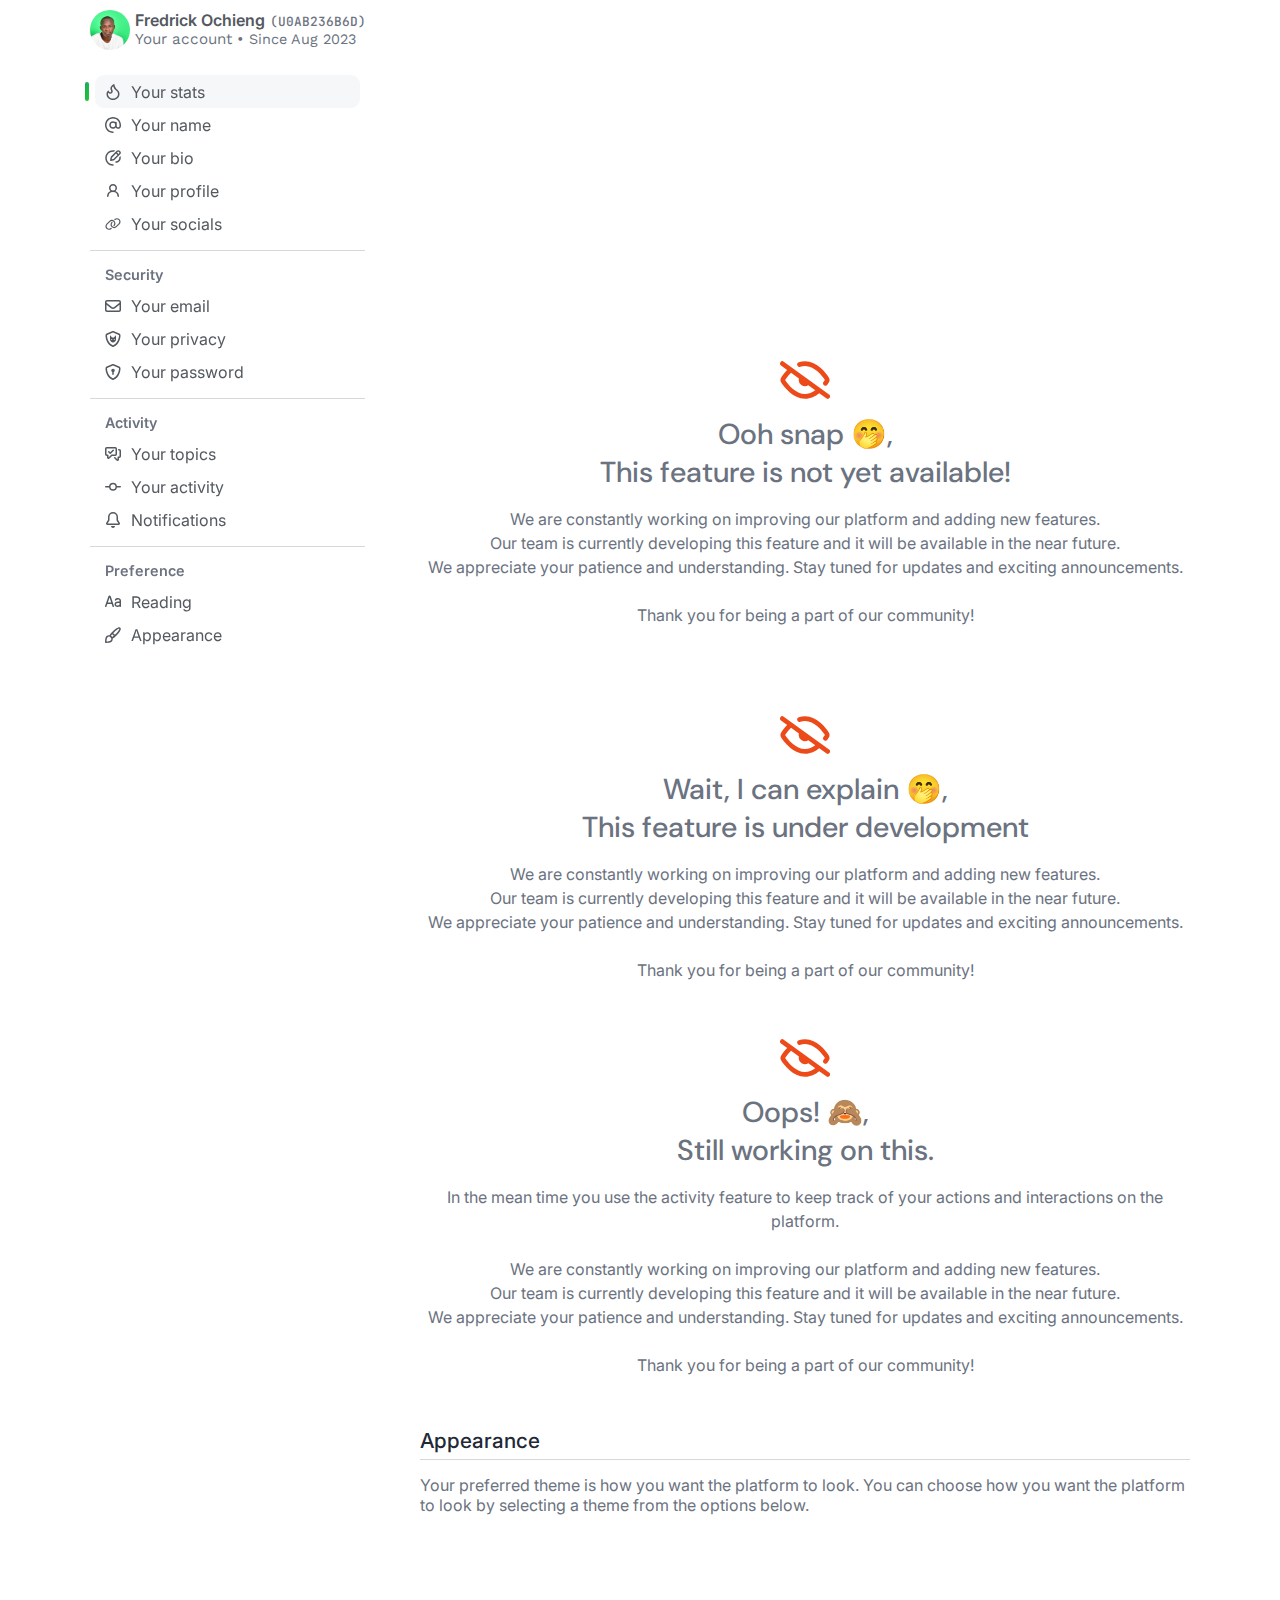
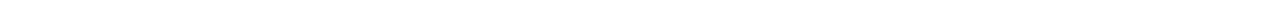
==== commit 7ded3bd2: "User dashboard: Entry A16" ====
--- a/edit-profile.html
+++ b/edit-profile.html
@@ -297,7 +297,7 @@
       </ul>
     </section>
     <section class="content">
-      <!-- <name-form  method="PATCH" url="/user/edit/name" api-url="/api/v1/u/edit/name"
+      <name-form  method="PATCH" url="/user/edit/name" api-url="/api/v1/u/edit/name"
         first-name="John" last-name="Doe">
       </name-form>
       <bio-form method="PATCH" url="/user/edit/bio" api-url="/api/v1/u/edit/bio"
@@ -324,9 +324,9 @@
 
       <stat-container url="/user/stats" api="/api/v1/u/stats" api-stories="/api/v1/u/stats/stories" api-opinions="/api/v1/u/stats/opinions"
         api-followers="/api/v1/u/stats/followers" api-subscribers="/api/v1/u/stats/subscribers">
-      </stat-container> -->
-
-      <!-- <div class="reading coming-soon">
+      </stat-container>
+
+      <div class="reading coming-soon">
         <h3 class="title">
           <svg xmlns="http://www.w3.org/2000/svg" viewBox="0 0 16 16" width="16" height="16" fill="currentColor">
             <path
@@ -379,7 +379,7 @@
           We appreciate your patience and understanding. Stay tuned for updates and exciting announcements.<br /> <br />
           Thank you for being a part of our community!
         </p>
-      </div> -->
+      </div>
 
       <div class="themes">
         <div class="top">
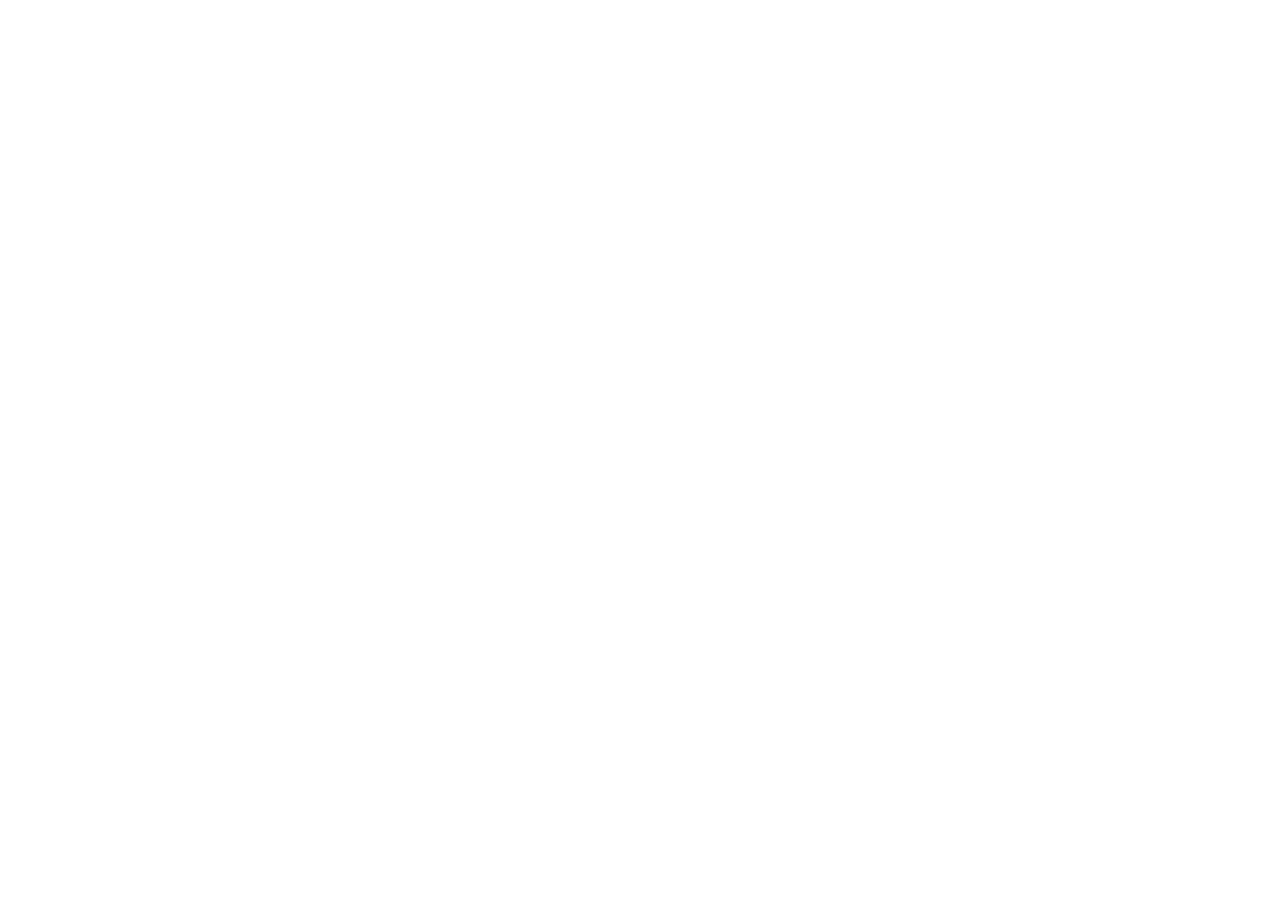
==== commit 49cc2015: "Refactor opinions with replies" ====
--- a/edit-profile.html
+++ b/edit-profile.html
@@ -28,11 +28,12 @@
     import AppProfile from "./js/apps/profile.app.js";
     import AppStory from "./js/apps/story.app.js";
     import AppTopic from "./js/apps/topic.app.js";
+    import AppUser from "./js/apps/user.app.js";
 
     import HeaderContainer from "./js/containers/header.container.js"
     import StoryBody from "./js/story.body.js";
 
-    import OpinionWrapper from "./js/opinion.component.js";
+    import OpinionWrapper from "./js/reply.component.js";
     import StoryWrapper from "./js/story.component.js";
     import PostWrapper from "./js/wrappers/post.wrapper.js";
     import PersonWrapper from "./js/author.component.js";
@@ -44,7 +45,7 @@
     import TopicsLoader from "./js/loaders/topics.loader.js";
 
     import StoryFeed from "./js/feeds/stories.feed.js";
-    import OpinionFeed from "./js/feeds/opinions.feed.js";
+    import RepliesFeed from "./js/feeds/replies.feed.js";
     import PeopleFeed from "./js/feeds/people.feed.js"
 
     import PeopleContainer from "./js/containers/people.container.js";
@@ -58,10 +59,10 @@
 
     import AllStat from "./js/stats/all.stat.js";
     import StoriesStat from "./js/stats/stories.stat.js";
-    import OpinionsStat from "./js/stats/opinions.stat.js";
+    import RepliesStat from "./js/stats/replies.stat.js";
     import UsersStat from "./js/stats/users.stat.js";
     import StatStory from "./js/stats/stat.story.js";
-    import StatOpinion from "./js/stats/stat.opinion.js";
+    import StatOpinion from "./js/stats/stat.reply.js";
     import ActivityItem from "./js/stats/activity.item.js"
 
     import FormName  from "./js/forms/name.form.js";
@@ -83,11 +84,12 @@
     customElements.define('app-profile', AppProfile);
     customElements.define('app-story', AppStory);
     customElements.define('app-topic', AppTopic);
+    customElements.define('app-user', AppUser);
 
     customElements.define('header-container', HeaderContainer);
     customElements.define('story-body', StoryBody);
 
-    customElements.define('opinion-wrapper', OpinionWrapper);
+    customElements.define('reply-wrapper', OpinionWrapper);
     customElements.define('story-wrapper', StoryWrapper);
     customElements.define('post-wrapper', PostWrapper);
     customElements.define('person-wrapper', PersonWrapper);
@@ -100,7 +102,7 @@
     customElements.define('people-loader', PeopleLoader);
     customElements.define('topics-loader', TopicsLoader);
     customElements.define('stories-feed', StoryFeed);
-    customElements.define('opinions-feed', OpinionFeed);
+    customElements.define('replies-feed', RepliesFeed);
     customElements.define('people-feed', PeopleFeed)
 
     customElements.define('people-container', PeopleContainer);
@@ -114,10 +116,10 @@
 
     customElements.define('all-stat', AllStat);
     customElements.define('stories-stat', StoriesStat);
-    customElements.define('opinions-stat', OpinionsStat);
+    customElements.define('replies-stat', RepliesStat);
     customElements.define('users-stat', UsersStat);
     customElements.define('stat-story', StatStory);
-    customElements.define('stat-opinion', StatOpinion);
+    customElements.define('stat-reply', StatOpinion);
     customElements.define('activity-item', ActivityItem);
 
     customElements.define('name-form', FormName);
@@ -135,262 +137,18 @@
 </head>
 
 <body>
-  <header-container id="U0AB236B6" create-account="/join" create-content="/create"
+  <!-- <header-container id="U0AB236B6" create-account="/join" create-content="/create"
     user-profile="/u/U0AB236B6" user-img="img/img.jpg" user-analytics="/u/U0AB236B6/analytics"
     stories-popular="/stories/popular" stories-recent="/stories/recent" stories-curated="/stories/curated"
     discover="/discover" home="/home" journals="/journals" authors="/authors" github="https://github.com/fescii"
     supabase="/link" resource-apis="/apis" resource-feature="/feature-request" resource-shop="/shop"
     resource-guide="/guides" resource-newsletter="/newsletter" resource-rss="/rss">
-  </header-container>
+  </header-container> -->
 
-  <section class="top">
-    <div class="profile">
-      <img src="img/img.jpg" alt="profile image" class="profile-image">
-    </div>
-    <div class="info">
-      <h4 class="name">
-        <a href="/u/U0AB236B6">
-          <span class="text">Fredrick Ochieng</span>
-          <span class="username">(U0AB236B6D)</span>
-        </a>
-      </h4>
-      <div class="foot">
-        <span>Your account</span>
-        <span class="sp">•</span>
-        <span class="since">Since Aug 2023</span>
-      </div>
-    </div>
-  </section>
-  <main class="profile">
-    <section class="tab">
-      <ul class="tab public">
-        <li class="tab-item active">
-          <span class="line"></span>
-          <a href="/user/stats" class="tab-link">
-            <svg xmlns="http://www.w3.org/2000/svg" fill="currentColor" viewBox="0 0 16 16" width="16" height="16">
-              <path
-                d="M9.533.753V.752c.217 2.385 1.463 3.626 2.653 4.81C13.37 6.74 14.498 7.863 14.498 10c0 3.5-3 6-6.5 6S1.5 13.512 1.5 10c0-1.298.536-2.56 1.425-3.286.376-.308.862 0 1.035.454C4.46 8.487 5.581 8.419 6 8c.282-.282.341-.811-.003-1.5C4.34 3.187 7.035.75 8.77.146c.39-.137.726.194.763.607ZM7.998 14.5c2.832 0 5-1.98 5-4.5 0-1.463-.68-2.19-1.879-3.383l-.036-.037c-1.013-1.008-2.3-2.29-2.834-4.434-.322.256-.63.579-.864.953-.432.696-.621 1.58-.046 2.73.473.947.67 2.284-.278 3.232-.61.61-1.545.84-2.403.633a2.79 2.79 0 0 1-1.436-.874A3.198 3.198 0 0 0 3 10c0 2.53 2.164 4.5 4.998 4.5Z">
-              </path>
-            </svg>
-            <span class="text">Your stats</span>
-          </a>
-        </li>
-        <li class="tab-item">
-          <span class="line"></span>
-          <a href="/user/edit/name" class="tab-link">
-            <svg xmlns="http://www.w3.org/2000/svg" fill="currentColor" viewBox="0 0 512 512" width="16px" height="16px">
-              <path d="M256 48C141.1 48 48 141.1 48 256s93.1 208 208 208c13.3 0 24 10.7 24 24s-10.7 24-24 24C114.6 512 0 397.4 0 256S114.6 0 256 0S512 114.6 512 256v28c0 50.8-41.2 92-92 92c-31.1 0-58.7-15.5-75.3-39.2C322.7 360.9 291.1 376 256 376c-66.3 0-120-53.7-120-120s53.7-120 120-120c28.8 0 55.2 10.1 75.8 27c4.3-6.6 11.7-11 20.2-11c13.3 0 24 10.7 24 24v80 28c0 24.3 19.7 44 44 44s44-19.7 44-44V256c0-114.9-93.1-208-208-208zm72 208a72 72 0 1 0 -144 0 72 72 0 1 0 144 0z"/>
-            </svg>
-            <span class="text">Your name</span>
-          </a>
-        </li>
-        <li class="tab-item">
-          <a href="/user/edit/bio" class="tab-link">
-            <svg xmlns="http://www.w3.org/2000/svg" fill="currentColor"  width="16px" height="16px" viewBox="0 0 512 512">
-              <path d="M441.2 59.1L453.1 71c9.4 9.4 9.4 24.6 0 33.9L432 126.1 386.3 80.4l20.8-21.1c9.4-9.5 24.6-9.5 34.1-.1zM231.9 236.8L352.6 114.5 398.1 160 276.6 281.6c-3.3 3.3-7.5 5.6-12 6.5L215 298.5l10.4-49.7c.9-4.5 3.2-8.7 6.4-11.9zM373 25.5L197.7 203.1c-9.7 9.8-16.4 22.3-19.2 35.8l-18 85.7c-1.7 7.9 .8 16.2 6.5 21.9s14 8.2 21.9 6.5l85.5-17.9c13.7-2.9 26.3-9.7 36.1-19.6L487.1 138.9c28.1-28.1 28.1-73.7 0-101.8L475.1 25.2C446.9-3.1 401-2.9 373 25.5zm-48.3-7.9C302.9 11.4 279.8 8 256 8C119 8 8 119 8 256S119 504 256 504c13.3 0 24-10.7 24-24s-10.7-24-24-24C145.5 456 56 366.5 56 256S145.5 56 256 56c9.7 0 19.3 .7 28.7 2l40-40.4zM454.1 228.4c1.2 9 1.9 18.2 1.9 27.6c0 57.4-46.6 104-104 104c-13.3 0-24 10.7-24 24s10.7 24 24 24c83.9 0 152-68.1 152-152c0-23.6-3.3-46.4-9.4-68l-40.4 40.5z"/>
-            </svg>
-            <span class="text">Your bio</span>
-          </a>
-        </li>
-        <li class="tab-item">
-          <span class="line"></span>
-          <a href="/user/edit/profile" class="tab-link">
-            <svg aria-hidden="true" height="16" fill="currentColor" viewBox="0 0 16 16" width="16">
-              <path d="M10.561 8.073a6.005 6.005 0 0 1 3.432 5.142.75.75 0 1 1-1.498.07 4.5 4.5 0 0 0-8.99 0 .75.75 0 0 1-1.498-.07 6.004 6.004 0 0 1 3.431-5.142 3.999 3.999 0 1 1 5.123 0ZM10.5 5a2.5 2.5 0 1 0-5 0 2.5 2.5 0 0 0 5 0Z"></path>
-            </svg>
-            <span class="text">Your profile</span>
-          </a>
-        </li>
-        <li class="tab-item">
-          <span class="line"></span>
-          <a href="/user/edit/contact" class="tab-link">
-            <svg xmlns="http://www.w3.org/2000/svg" width="16" height="16" fill="currentColor" viewBox="0 0 640 512">
-              <path d="M580.3 267.2c56.2-56.2 56.2-147.3 0-203.5C526.8 10.2 440.9 7.3 383.9 57.2l-6.1 5.4c-10 8.7-11 23.9-2.3 33.9s23.9 11 33.9 2.3l6.1-5.4c38-33.2 95.2-31.3 130.9 4.4c37.4 37.4 37.4 98.1 0 135.6L433.1 346.6c-37.4 37.4-98.2 37.4-135.6 0c-35.7-35.7-37.6-92.9-4.4-130.9l4.7-5.4c8.7-10 7.7-25.1-2.3-33.9s-25.1-7.7-33.9 2.3l-4.7 5.4c-49.8 57-46.9 142.9 6.6 196.4c56.2 56.2 147.3 56.2 203.5 0L580.3 267.2zM59.7 244.8C3.5 301 3.5 392.1 59.7 448.2c53.6 53.6 139.5 56.4 196.5 6.5l6.1-5.4c10-8.7 11-23.9 2.3-33.9s-23.9-11-33.9-2.3l-6.1 5.4c-38 33.2-95.2 31.3-130.9-4.4c-37.4-37.4-37.4-98.1 0-135.6L207 165.4c37.4-37.4 98.1-37.4 135.6 0c35.7 35.7 37.6 92.9 4.4 130.9l-5.4 6.1c-8.7 10-7.7 25.1 2.3 33.9s25.1 7.7 33.9-2.3l5.4-6.1c49.9-57 47-142.9-6.5-196.5c-56.2-56.2-147.3-56.2-203.5 0L59.7 244.8z" />
-            </svg>
-            <span class="text">Your socials</span>
-          </a>
-        </li>
-      </ul>
-      <ul class="tab security">
-        <span class="title">Security</span>
-        <li class="tab-item">
-          <span class="line"></span>
-          <a href="/user/edit/email" class="tab-link">
-            <svg xmlns="http://www.w3.org/2000/svg" fill="currentColor" width="16px" height="16px" viewBox="0 0 512 512">
-              <path d="M64 112c-8.8 0-16 7.2-16 16v22.1L220.5 291.7c20.7 17 50.4 17 71.1 0L464 150.1V128c0-8.8-7.2-16-16-16H64zM48 212.2V384c0 8.8 7.2 16 16 16H448c8.8 0 16-7.2 16-16V212.2L322 328.8c-38.4 31.5-93.7 31.5-132 0L48 212.2zM0 128C0 92.7 28.7 64 64 64H448c35.3 0 64 28.7 64 64V384c0 35.3-28.7 64-64 64H64c-35.3 0-64-28.7-64-64V128z" />
-            </svg>
-            <span class="text">Your email</span>
-          </a>
-        </li>
-        <li class="tab-item">
-          <span class="line"></span>
-          <a href="/user/edit/privacy" class="tab-link">
-            <svg xmlns="http://www.w3.org/2000/svg" fill="currentColor" width="16px" height="16px" viewBox="0 0 512 512">
-              <path
-                d="M73 127L256 49.4 439 127c5.9 2.5 9.1 7.8 9 12.8c-.4 91.4-38.4 249.3-186.3 320.1c-3.6 1.7-7.8 1.7-11.3 0C102.4 389 64.5 231.2 64 139.7c0-5 3.1-10.2 9-12.8zM457.7 82.8L269.4 2.9C265.2 1 260.7 0 256 0s-9.2 1-13.4 2.9L54.3 82.8c-22 9.3-38.4 31-38.3 57.2c.5 99.2 41.3 280.7 213.6 363.2c16.7 8 36.1 8 52.8 0C454.8 420.7 495.5 239.2 496 140c.1-26.2-16.3-47.9-38.3-57.2zM160 154.4V272c0 53 43 96 96 96s96-43 96-96V154.4c0-5.8-4.7-10.4-10.4-10.4h-.2c-3.4 0-6.5 1.6-8.5 4.3l-40 53.3c-3 4-7.8 6.4-12.8 6.4H232c-5 0-9.8-2.4-12.8-6.4l-40-53.3c-2-2.7-5.2-4.3-8.5-4.3h-.2c-5.8 0-10.4 4.7-10.4 10.4zM216 256a16 16 0 1 1 0 32 16 16 0 1 1 0-32zm64 16a16 16 0 1 1 32 0 16 16 0 1 1 -32 0z" />
-            </svg>
-            <span class="text">Your privacy</span>
-          </a>
-        </li>
-        <li class="tab-item">
-          <span class="line"></span>
-          <a href="/user/edit/password" class="tab-link">
-            <svg xmlns="http://www.w3.org/2000/svg" fill="currentColor" width="16px" height="16px" viewBox="0 0 512 512">
-              <path d="M73 127L256 49.4 439 127c5.9 2.5 9.1 7.8 9 12.8c-.4 91.4-38.4 249.3-186.3 320.1c-3.6 1.7-7.8 1.7-11.3 0C102.4 389 64.5 231.2 64 139.7c0-5 3.1-10.2 9-12.8zM457.7 82.8L269.4 2.9C265.2 1 260.7 0 256 0s-9.2 1-13.4 2.9L54.3 82.8c-22 9.3-38.4 31-38.3 57.2c.5 99.2 41.3 280.7 213.6 363.2c16.7 8 36.1 8 52.8 0C454.8 420.7 495.5 239.2 496 140c.1-26.2-16.3-47.9-38.3-57.2zM312 208c0-30.9-25.1-56-56-56s-56 25.1-56 56c0 22.3 13.1 41.6 32 50.6V328c0 13.3 10.7 24 24 24s24-10.7 24-24V258.6c18.9-9 32-28.3 32-50.6z" />
-            </svg>
-            <span class="text">Your password</span>
-          </a>
-        </li>
-      </ul>
-      <ul class="tab activity">
-        <span class="title">Activity</span>
-        <li class="tab-item">
-          <span class="line"></span>
-          <a href="/user/edit/topics" class="tab-link">
-            <svg xmlns="http://www.w3.org/2000/svg" fill="currentColor" viewBox="0 0 16 16" width="16" height="16">
-              <path
-                d="M0 2.75C0 1.783.784 1 1.75 1h8.5c.967 0 1.75.783 1.75 1.75v5.5A1.75 1.75 0 0 1 10.25 10H7.061l-2.574 2.573A1.457 1.457 0 0 1 2 11.543V10h-.25A1.75 1.75 0 0 1 0 8.25Zm1.75-.25a.25.25 0 0 0-.25.25v5.5c0 .138.112.25.25.25h1a.75.75 0 0 1 .75.75v2.189L6.22 8.72a.747.747 0 0 1 .53-.22h3.5a.25.25 0 0 0 .25-.25v-5.5a.25.25 0 0 0-.25-.25Zm12.5 2h-.5a.75.75 0 0 1 0-1.5h.5c.967 0 1.75.783 1.75 1.75v5.5A1.75 1.75 0 0 1 14.25 12H14v1.543a1.457 1.457 0 0 1-2.487 1.03L9.22 12.28a.749.749 0 1 1 1.06-1.06l2.22 2.219V11.25a.75.75 0 0 1 .75-.75h1a.25.25 0 0 0 .25-.25v-5.5a.25.25 0 0 0-.25-.25Zm-5.47.28-3 3a.747.747 0 0 1-1.06 0l-1.5-1.5a.749.749 0 1 1 1.06-1.06l.97.969L7.72 3.72a.749.749 0 1 1 1.06 1.06Z">
-              </path>
-            </svg>
-            <span class="text">Your topics</span>
-          </a>
-        </li>
-        <li class="tab-item">
-          <span class="line"></span>
-          <a href="/user/activity" class="tab-link">
-            <svg xmlns="http://www.w3.org/2000/svg" fill="currentColor" viewBox="0 0 16 16" width="16" height="16">
-              <path d="M11.93 8.5a4.002 4.002 0 0 1-7.86 0H.75a.75.75 0 0 1 0-1.5h3.32a4.002 4.002 0 0 1 7.86 0h3.32a.75.75 0 0 1 0 1.5Zm-1.43-.75a2.5 2.5 0 1 0-5 0 2.5 2.5 0 0 0 5 0Z"></path>
-            </svg>
-            <span class="text">Your activity</span>
-          </a>
-        </li>
-        <li class="tab-item">
-          <span class="line"></span>
-          <a href="/user/edit/notifications" class="tab-link">
-            <svg height="16" viewBox="0 0 16 16" fill="currentColor" width="16">
-              <path d="M8 16a2 2 0 0 0 1.985-1.75c.017-.137-.097-.25-.235-.25h-3.5c-.138 0-.252.113-.235.25A2 2 0 0 0 8 16ZM3 5a5 5 0 0 1 10 0v2.947c0 .05.015.098.042.139l1.703 2.555A1.519 1.519 0 0 1 13.482 13H2.518a1.516 1.516 0 0 1-1.263-2.36l1.703-2.554A.255.255 0 0 0 3 7.947Zm5-3.5A3.5 3.5 0 0 0 4.5 5v2.947c0 .346-.102.683-.294.97l-1.703 2.556a.017.017 0 0 0-.003.01l.001.006c0 .002.002.004.004.006l.006.004.007.001h10.964l.007-.001.006-.004.004-.006.001-.007a.017.017 0 0 0-.003-.01l-1.703-2.554a1.745 1.745 0 0 1-.294-.97V5A3.5 3.5 0 0 0 8 1.5Z"></path>
-            </svg>
-            <span class="text">Notifications</span>
-          </a>
-        </li>
-      </ul>
-      <ul class="tab preference">
-        <span class="title">Preference</span>
-        <li class="tab-item">
-          <span class="line"></span>
-          <a href="/user/edit/reading" class="tab-link">
-            <svg xmlns="http://www.w3.org/2000/svg" fill="currentColor" viewBox="0 0 16 16" width="16" height="16">
-              <path d="M6.71 10H2.332l-.874 2.498a.75.75 0 0 1-1.415-.496l3.39-9.688a1.217 1.217 0 0 1 2.302.018l3.227 9.681a.75.75 0 0 1-1.423.474Zm3.13-4.358C10.53 4.374 11.87 4 13 4c1.5 0 3 .939 3 2.601v5.649a.75.75 0 0 1-1.448.275C13.995 12.82 13.3 13 12.5 13c-.77 0-1.514-.231-2.078-.709-.577-.488-.922-1.199-.922-2.041 0-.694.265-1.411.887-1.944C11 7.78 11.88 7.5 13 7.5h1.5v-.899c0-.54-.5-1.101-1.5-1.101-.869 0-1.528.282-1.84.858a.75.75 0 1 1-1.32-.716ZM6.21 8.5 4.574 3.594 2.857 8.5Zm8.29.5H13c-.881 0-1.375.22-1.637.444-.253.217-.363.5-.363.806 0 .408.155.697.39.896.249.21.63.354 1.11.354.732 0 1.26-.209 1.588-.449.35-.257.412-.495.412-.551Z"></path>
-            </svg>
-            <span class="text">Reading</span>
-          </a>
-        </li>
-        <li class="tab-item">
-          <span class="line"></span>
-          <a href="/user/edit/theme" class="tab-link">
-            <svg height="16" viewBox="0 0 16 16" fill="currentColor" width="16">
-              <path d="M11.134 1.535c.7-.509 1.416-.942 2.076-1.155.649-.21 1.463-.267 2.069.34.603.601.568 1.411.368 2.07-.202.668-.624 1.39-1.125 2.096-1.011 1.424-2.496 2.987-3.775 4.249-1.098 1.084-2.132 1.839-3.04 2.3a3.744 3.744 0 0 1-1.055 3.217c-.431.431-1.065.691-1.657.861-.614.177-1.294.287-1.914.357A21.151 21.151 0 0 1 .797 16H.743l.007-.75H.749L.742 16a.75.75 0 0 1-.743-.742l.743-.008-.742.007v-.054a21.25 21.25 0 0 1 .13-2.284c.067-.647.187-1.287.358-1.914.17-.591.43-1.226.86-1.657a3.746 3.746 0 0 1 3.227-1.054c.466-.893 1.225-1.907 2.314-2.982 1.271-1.255 2.833-2.75 4.245-3.777ZM1.62 13.089c-.051.464-.086.929-.104 1.395.466-.018.932-.053 1.396-.104a10.511 10.511 0 0 0 1.668-.309c.526-.151.856-.325 1.011-.48a2.25 2.25 0 1 0-3.182-3.182c-.155.155-.329.485-.48 1.01a10.515 10.515 0 0 0-.309 1.67Zm10.396-10.34c-1.224.89-2.605 2.189-3.822 3.384l1.718 1.718c1.21-1.205 2.51-2.597 3.387-3.833.47-.662.78-1.227.912-1.662.134-.444.032-.551.009-.575h-.001V1.78c-.014-.014-.113-.113-.548.027-.432.14-.995.462-1.655.942Zm-4.832 7.266-.001.001a9.859 9.859 0 0 0 1.63-1.142L7.155 7.216a9.7 9.7 0 0 0-1.161 1.607c.482.302.889.71 1.19 1.192Z"></path>
-            </svg>
-            <span class="text">Appearance</span>
-          </a>
-        </li>
-      </ul>
-    </section>
-    <section class="content">
-      <name-form  method="PATCH" url="/user/edit/name" api-url="/api/v1/u/edit/name"
-        first-name="John" last-name="Doe">
-      </name-form>
-      <bio-form method="PATCH" url="/user/edit/bio" api-url="/api/v1/u/edit/bio"
-        bio="Your bio is a summary of yourself. It should be no more than 160 characters in length.">
-      </bio-form>
-      <profile-form method="PATCH" url="/user/edit/profile" api-url="/api/v1/u/edit/profile"
-        profile-image="/img/img.jpg">
-      </profile-form>
+  <app-user home-url="home.html" current="stats" user-url="/u/U0AB236B6CH9" verified="true" user-hash="U0AB236B6CH9" user-image="img/img.jpg"  user-bio="Software Engineer" user-name="Fredrick Femar Ochieng" date-joined="2024-03-13T13:00:00+03:00"
+    user-link="https://fescii.github.io" user-email="isfescii@gmail.com" user-x="fescii" user-threads="fescii" user-linkedin="null">
+  </app-user>
 
-      <social-form method="PATCH" url="/user/edit/socials" api-url="/api/v1/u/edit/socials"
-       email="isfescii@gmail.com" x="fescii" threads="null" linkedin="fescii" link="https://femar.me">
-      </social-form>
-
-      <email-form method="PATCH" url="/user/edit/email" api-url="/api/v1/u/edit/email"
-        email="isfescii@gmail.com">
-      </email-form>
-
-      <password-form method="PATCH" url="/user/edit/password" api-url="/api/v1/u/edit/password">
-      </password-form>
-
-      <activity-container url="/user/activity" api-all="/api/v1/u/activity/all" api-stories="/api/v1/u/activity/stories" api-opinions="/api/v1/u/activity/opinions"
-        api-users="/api/v1/u/activity/users" api-saved="/api/v1/u/activity/saved">
-      </activity-container>
-
-      <stat-container url="/user/stats" api="/api/v1/u/stats" api-stories="/api/v1/u/stats/stories" api-opinions="/api/v1/u/stats/opinions"
-        api-followers="/api/v1/u/stats/followers" api-subscribers="/api/v1/u/stats/subscribers">
-      </stat-container>
-
-      <div class="reading coming-soon">
-        <h3 class="title">
-          <svg xmlns="http://www.w3.org/2000/svg" viewBox="0 0 16 16" width="16" height="16" fill="currentColor">
-            <path
-              d="M.143 2.31a.75.75 0 0 1 1.047-.167l14.5 10.5a.75.75 0 1 1-.88 1.214l-2.248-1.628C11.346 13.19 9.792 14 8 14c-1.981 0-3.67-.992-4.933-2.078C1.797 10.832.88 9.577.43 8.9a1.619 1.619 0 0 1 0-1.797c.353-.533.995-1.42 1.868-2.305L.31 3.357A.75.75 0 0 1 .143 2.31Zm1.536 5.622A.12.12 0 0 0 1.657 8c0 .021.006.045.022.068.412.621 1.242 1.75 2.366 2.717C5.175 11.758 6.527 12.5 8 12.5c1.195 0 2.31-.488 3.29-1.191L9.063 9.695A2 2 0 0 1 6.058 7.52L3.529 5.688a14.207 14.207 0 0 0-1.85 2.244ZM8 3.5c-.516 0-1.017.09-1.499.251a.75.75 0 1 1-.473-1.423A6.207 6.207 0 0 1 8 2c1.981 0 3.67.992 4.933 2.078 1.27 1.091 2.187 2.345 2.637 3.023a1.62 1.62 0 0 1 0 1.798c-.11.166-.248.365-.41.587a.75.75 0 1 1-1.21-.887c.148-.201.272-.382.371-.53a.119.119 0 0 0 0-.137c-.412-.621-1.242-1.75-2.366-2.717C10.825 4.242 9.473 3.5 8 3.5Z">
-            </path>
-          </svg>
-          <span class="text">
-            Ooh snap 🤭, <br /> This feature is not yet available!
-          </span>
-        </h3>
-        <p class="info">
-          We are constantly working on improving our platform and adding new features. <br /> Our team is currently developing this feature and it will be available in the near future. <br />
-          We appreciate your patience and understanding. Stay tuned for updates and exciting announcements.<br /> <br />
-          Thank you for being a part of our community!
-        </p>
-        </p>
-      </div>
-      <div class="privacy coming-soon">
-        <h3 class="title">
-          <svg xmlns="http://www.w3.org/2000/svg" viewBox="0 0 16 16" width="16" height="16" fill="currentColor">
-            <path
-              d="M.143 2.31a.75.75 0 0 1 1.047-.167l14.5 10.5a.75.75 0 1 1-.88 1.214l-2.248-1.628C11.346 13.19 9.792 14 8 14c-1.981 0-3.67-.992-4.933-2.078C1.797 10.832.88 9.577.43 8.9a1.619 1.619 0 0 1 0-1.797c.353-.533.995-1.42 1.868-2.305L.31 3.357A.75.75 0 0 1 .143 2.31Zm1.536 5.622A.12.12 0 0 0 1.657 8c0 .021.006.045.022.068.412.621 1.242 1.75 2.366 2.717C5.175 11.758 6.527 12.5 8 12.5c1.195 0 2.31-.488 3.29-1.191L9.063 9.695A2 2 0 0 1 6.058 7.52L3.529 5.688a14.207 14.207 0 0 0-1.85 2.244ZM8 3.5c-.516 0-1.017.09-1.499.251a.75.75 0 1 1-.473-1.423A6.207 6.207 0 0 1 8 2c1.981 0 3.67.992 4.933 2.078 1.27 1.091 2.187 2.345 2.637 3.023a1.62 1.62 0 0 1 0 1.798c-.11.166-.248.365-.41.587a.75.75 0 1 1-1.21-.887c.148-.201.272-.382.371-.53a.119.119 0 0 0 0-.137c-.412-.621-1.242-1.75-2.366-2.717C10.825 4.242 9.473 3.5 8 3.5Z">
-            </path>
-          </svg>
-          <span class="text">
-            Wait, I can explain 🤭, <br /> This feature is under development
-          </span>
-        </h3>
-        <p class="info">
-          We are constantly working on improving our platform and adding new features. <br /> Our team is currently developing this feature and it will be available in the near future. <br />
-          We appreciate your patience and understanding. Stay tuned for updates and exciting announcements.<br /> <br />
-          Thank you for being a part of our community!
-        </p>
-      </div>
-
-      <div class="notifications coming-soon">
-        <h3 class="title">
-          <svg xmlns="http://www.w3.org/2000/svg" viewBox="0 0 16 16" width="16" height="16" fill="currentColor">
-            <path
-              d="M.143 2.31a.75.75 0 0 1 1.047-.167l14.5 10.5a.75.75 0 1 1-.88 1.214l-2.248-1.628C11.346 13.19 9.792 14 8 14c-1.981 0-3.67-.992-4.933-2.078C1.797 10.832.88 9.577.43 8.9a1.619 1.619 0 0 1 0-1.797c.353-.533.995-1.42 1.868-2.305L.31 3.357A.75.75 0 0 1 .143 2.31Zm1.536 5.622A.12.12 0 0 0 1.657 8c0 .021.006.045.022.068.412.621 1.242 1.75 2.366 2.717C5.175 11.758 6.527 12.5 8 12.5c1.195 0 2.31-.488 3.29-1.191L9.063 9.695A2 2 0 0 1 6.058 7.52L3.529 5.688a14.207 14.207 0 0 0-1.85 2.244ZM8 3.5c-.516 0-1.017.09-1.499.251a.75.75 0 1 1-.473-1.423A6.207 6.207 0 0 1 8 2c1.981 0 3.67.992 4.933 2.078 1.27 1.091 2.187 2.345 2.637 3.023a1.62 1.62 0 0 1 0 1.798c-.11.166-.248.365-.41.587a.75.75 0 1 1-1.21-.887c.148-.201.272-.382.371-.53a.119.119 0 0 0 0-.137c-.412-.621-1.242-1.75-2.366-2.717C10.825 4.242 9.473 3.5 8 3.5Z">
-            </path>
-          </svg>
-          <span class="text">
-            Oops! 🙈, <br /> Still working on this.
-          </span>
-        </h3>
-        <p class="info">
-          In the mean time you use the activity feature to keep track of your actions and interactions on the platform. <br /> <br />
-          We are constantly working on improving our platform and adding new features. <br /> Our team is currently developing this feature and it will be available in the near future. <br />
-          We appreciate your patience and understanding. Stay tuned for updates and exciting announcements.<br /> <br />
-          Thank you for being a part of our community!
-        </p>
-      </div>
-
-      <div class="themes">
-        <div class="top">
-          <h4 class="title">Appearance</h4>
-          <p class="desc">
-            Your preferred theme is how you want the platform to look. You can choose how you want the platform to look by selecting a theme from the options below.
-          </p>
-        </div>
-      </div>
-    </section>
-  </main>
 </body>
 
 </html>--- a/theme.css
+++ b/theme.css
@@ -15,8 +15,6 @@
 */
 
 
-/* @import url('https://fonts.googleapis.com/css2?family=Manrope:wght@200..800&display=swap'); */
-
 @import url('https://fonts.googleapis.com/css2?family=DM+Sans:ital,opsz,wght@0,9..40,100..1000;1,9..40,100..1000&display=swap');
 @import url('https://fonts.googleapis.com/css2?family=JetBrains+Mono:ital,wght@0,100..800;1,100..800&display=swap');
 @import url('https://fonts.googleapis.com/css2?family=Inter:wght@100..900&display=swap');
@@ -31,13 +29,17 @@
 
 :root {
   --tab-background: #d0d7de33;
-  --stat-background: #ebf5ff;
+  --stat-background: #f1f1f1;
 
 
   --font-main: "Inter";
   --font-text: "DM Sans";
   --font-mono: 'Jetbrains Mono';
   --font-read: "Work Sans";
+
+  --card-box-shadow: 0 12px 28px 0 rgba(0, 0, 0, 0.2);
+  --card-box-shadow-alt: 0 2px 4px 0 rgba(0, 0, 0, 0.1);
+
   --scroll-bar-background: #DDDDD7;
   --scroll-bar-linear: linear-gradient(#53595f, #627ea0);
 
@@ -45,36 +47,37 @@
   --input-border-focus: 1px solid #18a5669a;
   --input-border-error: 1px solid #ec4a1965;
   --action-border: 1px solid #6b72803f;
-  --story-border: thin solid #6b72801a;
-
-  --label-focus-background: #eaf3ff;
-
-  --story-border-mobile: thin solid #6b728046;
-  --border-mobile: thin solid #6b728088;
+  --border: thin solid #6b72801a;
+  --action-border: thin solid #627ea073;
+  --topic-border: thin solid #6b728046;
+  --topic-border-active: thin solid #21d02a7a;
+  --poll-border: thin solid #6b728025;
+  --border-mobile: thin solid #6b728036;
   --border-header: 0.002rem solid #6b72809a;
 
   --background: #ffffff;
   --vh-height: 100dvh;
 
+  --label-focus-background: #eaf3ff;
   --action-background: #1d2c38d2;
-
   --author-background: #f1f3f4;
   --user-background: #f8f8f8;
   --dot-background: #6b7280c9;
-  --hover-background: #f8f8f8;
+  --hover-background: #f7f7f7;
+  --que-background: #e7e7e76c;
+  --poll-background: #e7e7e7d7;
 
   --accent-color: #08b86f;
   --accent-alt: #21D029;
+  --action-color: #627ea0;
   --white-color: #ffffff;
   --gray-color: #6b7280;
   --text-color: #53595f;
   --read-color: #333333;
   --title-color: #1f2937;
-  --color-alt: #ff932f;
+  --alt-color: #ff932f;
   --error-color: #ec4b19;
-  --action-color: #1d2c38;
-  --anchor: #4b556321;
-  --anchor-active: #21D029;
+  --anchor-color: #0065c5;
 
   --open-line: 2px solid #08b86f93;
   --open-line-mobile: 2px solid #08b86fc5;
@@ -84,10 +87,10 @@
   --modal-border: 1px solid #83858442;
   --modal-overlay: #1d2534b3;
 
-  /* --option-background: linear-gradient(#53595f71, #627ea034); */
-
+  --action-linear: linear-gradient(#53595f, #627ea0);
+  --error-linear: linear-gradient(103.53deg, #fa6436 -6.72%, #ec4b19 109.77%);
   --second-linear: linear-gradient(0deg,#df791a 0%, #f09c4e 100%);
-
+  --poll-linear: linear-gradient(0deg, #df791ace 0%, #f09c4ecc 100%);
   --accent-linear: linear-gradient(103.53deg, #18A565 -6.72%, #21D029 109.77%);
   --alt-linear: linear-gradient(78deg, rgb(31, 6, 71) -50%, rgb(48, 0, 130) 28.67%, rgb(143, 0, 153) 57.79%, rgba(238, 0, 176, 0.85) 76.05%, rgb(247, 95, 98) 88.54%, rgb(255, 190, 20));
   --loader-gradient: linear-gradient(-45deg, #ececec, #f8f8f8, #DDDDDD, #f8f8f8, #ececec);
@@ -97,9 +100,9 @@
     #ffffff4d,
     #ffffff69,
     #ffffff83,
-    #ffffffa4,
-    #ffffffc2,
-    #ffffffe0,
+    #ffffffc7,
+    #ffffffd5,
+    #ffffffea,
     #fffffff6,
     #ffffff
   );
@@ -117,6 +120,7 @@
   --stage-active-linear: linear-gradient(0deg, #df791a 0%, #f09c4e 100%);
   --stage-no-linear: linear-gradient(0deg, #18A565 0%, #21D029 100%);
 }
+
 *,
 *:after,
 *:before {
--- a/style.css
+++ b/style.css
@@ -37,31 +37,28 @@
 html {
   margin: 0;
   padding: 0;
-  width: 100%;
-  display: flex;
-  flex-flow: column;
-  align-items: center;
-  justify-content: center;
-  background-position: 100%;
-  /* background-size: 1rem 1rem; */
-  background-color: var(--background);
-  -webkit-text-size-adjust: 100%;
-  -ms-text-size-adjust: 100%;
-  -webkit-tap-highlight-color: transparent;
+  font-size: 16px;
+  width: 100%;
+  height: 100%;
+  display: flex;
+  flex-flow: column;
+  align-items: center;
+  justify-content: center;
 }
 
 body {
   /* border: 1px solid blue; */
-  padding: 0 0 30px 0;
-  margin: 0;
-  /* width: 85%; */
+  padding: env(safe-area-inset-top) env(safe-area-inset-right) env(safe-area-inset-bottom) env(safe-area-inset-left);
+  font-size: 16px;
+  margin: 0;
+  height: 100vh;
   width: 1100px;
   max-width: 1100px;
   min-height: var(--vh-height, 100vh);
   font-family: var(--font-main), sans-serif;
 
-  padding: env(safe-area-inset-top, 20px) env(safe-area-inset-right, 20px)
-    env(safe-area-inset-bottom, 20px) env(safe-area-inset-left, 20px);
+  /* padding: env(safe-area-inset-top, 20px) env(safe-area-inset-right, 20px)
+    env(safe-area-inset-bottom, 20px) env(safe-area-inset-left, 20px); */
 }
 
 body.stop-scrolling {
@@ -109,276 +106,475 @@
 
 */
 
-section.top {
-  /* border-bottom: var(--story-border); */
-  display: flex;
+
+/* Toast Message */
+body > .toast {
+  position: fixed;
+  bottom: 10px;
+  right: 50%;
+  transform: translateX(50%);
+  background: var(--accent-linear);
+  color: var(--white-color);
+  padding: 8px 15px;
+  width: max-content;
+  max-width: 95%;
+  border-radius: 10px;
+  -webkit-border-radius: 10px;
+  display: flex;
+  align-items: center;
+  gap: 10px;
+  font-size: 1rem;
+  font-weight: 500;
+  box-shadow: 0 0 10px rgba(0, 0, 0, 0.1);
+  z-index: 9999;
+  transition: all 0.3s ease;
+}
+
+body > .toast.false {
+  background: var(--error-linear);
+}
+
+body > .toast > p {
+  margin: 0;
+  padding: 0;
+}
+
+body > .toast > svg {
+  height: 20px;
+  width: 20px;
+}
+
+/* End Toast Message */
+
+
+main.test {
+  /* border: 1px solid #53595f; */
+  padding: 15px 0;
+  margin: 0;
+  display: flex;
+  justify-content: space-between;
+  gap: 0px;
+  min-height: 60vh;
+}
+
+section.side {
+  /* border: 1px solid #53595f; */
+  padding: 0;
+  width: 35%;
+  display: flex;
+  flex-flow: column;
+  gap: 10px;
+}
+
+section.side > .user-info {
+  /* border: 1px solid #6b7280; */
+  padding: 10px 0;
+  display: flex;
+  flex-flow: column;
+  align-items: start;
+  justify-content: center;
+  gap: 10px;
+  width: 100%;
+}
+
+section.side > .user-info > p.title {
+  width: 100%;
+  border-bottom: var(--border);
+  color: var(--text-color);
+  font-family: var(--font-text), sans-serif;
+  font-size: 1.2rem;
+  line-height: 1.5;
+  font-weight: 600;
+  margin: 0;
+  padding: 0 0 8px;
+}
+
+section.side > .user-info > ul.info {
+  /* border: 1px solid #6b7280; */
+  width: 100%;
+  padding: 0;
+  margin: 0;
+  list-style-type: none;
+  display: flex;
+  flex-flow: column;
+  gap: 10px;
+}
+
+section.side > .user-info > ul.info > li.item {
+  /* border: 1px solid #6b7280; */
+  padding: 0;
+  margin: 0;
+  width: 100%;
+  display: flex;
+  flex-flow: row;
+  align-items: center;
+  flex-wrap: nowrap;
+  gap: 10px;
+}
+
+section.side > .user-info > ul.info > li.item > .icon {
+  display: flex;
+  align-items: center;
+  justify-content: center;
+  height: 26px;
+  width: 26px;
+  min-height: 26px;
+  min-width: 26px;
+  max-height: 26px;
+  max-width: 26px;
+  padding: 3px;
+  border-radius: 50px;
+  -webkit-border-radius: 50px;
+  -moz-border-radius: 50px;
+  background-color: var(--poll-background);
+  color: var(--gray-color);
+  font-size: 0.9rem;
+  font-weight: 500;
+  text-transform: capitalize;
+}
+
+section.side > .user-info > ul.info > li.item > .icon > svg {
+  height: 15px;
+  width: 15px;
+}
+
+section.side > .user-info > ul.info > li.item > .link {
+  color: var(--text-color);
+  font-family: var(--font-main), sans-serif;
+  font-size: 1rem;
+  font-weight: 400;
+  text-decoration: none;
+}
+
+section.side > .user-info > ul.info > li.item > a.link:hover {
+  color: var(--text-color);
+}
+
+section.side > .user-info > ul.info > li.item > .link .numbers {
+  color: var(--text-color);
+  font-weight: 500;
+  font-family: var(--font-main), sans-serif;
+  font-size: 0.9rem;
+}
+
+section.content {
+  /* border: 1px solid #6b7280; */
+  display: flex;
+  position: relative;
+  flex-flow: column;
+  align-items: start;
+  padding: 0;
+  gap: 0;
+  width: 63%;
+}
+
+.share {
+  border-top: var(--border);
+  border-bottom: var(--border);
+  padding: 10px 0;
+  width: 100%;
+  display: flex;
+  flex-flow: column;
+  gap: 10px;
+}
+
+.share > .title {
+  color: var(--text-color);
+  font-family: var(--font-text), sans-serif;
+  font-size: 1.2rem;
+  font-weight: 600;
+  margin: 0;
+  padding: 0;
+}
+
+.share-buttons {
+  /* border-right: var(--border-mobile); */
+  border-width: 2px;
+  padding: 0 0 5px;
+  width: 100%;
+  display: flex;
+  align-items: center;
+  justify-content: center;
+  width: max-content;
+  gap: 8px;
+}
+
+.share-buttons > .link {
+  text-decoration: none;
+  display: flex;
+  align-items: center;
+  justify-content: center;
+  padding: 0;
+  margin: 0;
+  gap: 0;
+}
+
+.share-buttons > .link > .text {
+  display: none;
+}
+
+.share-buttons > .link > .icon {
+  display: flex;
+  align-items: center;
+  justify-content: center;
+  height: 30px;
+  width: 30px;
+  min-height: 30px;
+  min-width: 30px;
+  max-height: 30px;
+  max-width: 30px;
+  padding: 5px;
+  border-radius: 50px;
+  -webkit-border-radius: 50px;
+  -moz-border-radius: 50px;
+  background: var(--accent-linear);
+  color: var(--white-color);
+  font-size: 0.9rem;
+  font-weight: 500;
+}
+
+.share-buttons > a.x > .icon {
+  background: linear-gradient(103.53deg, #1DA1F2 -6.72%, #0A95D7 109.77%);
+}
+
+.share-buttons > a.facebook > .icon {
+  background: linear-gradient(103.53deg, #1877F2 -6.72%, #0A5A9C 109.77%);
+}
+
+.share-buttons > a.linkedin > .icon {
+  background: linear-gradient(103.53deg, #0077B5 -6.72%, #005684 109.77%);;
+}
+
+.share-buttons > a.link.mail > .icon {
+  background: linear-gradient(103.53deg, #D44638 -6.72%, #D44638 109.77%);
+}
+
+.share-buttons > a.reddit > .icon {
+  background: linear-gradient(103.53deg, #FF4500 -6.72%, #FF4500 109.77%);
+}
+
+.share-buttons > a.telegram > .icon {
+  background: linear-gradient(103.53deg, #0088CC -6.72%, #0088CC 109.77%);
+}
+
+.share-buttons > a.whatsapp > .icon {
+  background: linear-gradient(103.53deg, #25D366 -6.72%, #25D366 109.77%);
+}
+
+.share-buttons > .link > svg {
+  height: 15px;
+  width: 15px;
+}
+
+/* author */
+.author {
+  /* border-top: var(--border); */
+  padding: 10px 0;
+  width: 100%;
+  display: flex;
+  align-items: center;
+  flex-flow: row;
+  gap: 10px;
+}
+
+.author > .author-info {
+  display: flex;
+  width: 100%;
+  flex-flow: row;
+  align-items: center;
   gap: 5px;
-  padding: 0 0 10px 0;
-  margin: 10px 0 0 0;
-}
-
-section.top > .profile {
-  display: flex;
-  align-items: center;
-  justify-content: center;
-  width: 40px;
-  height: 40px;
-  overflow: hidden;
+}
+
+.author > .author-info > .avatar {
+  position: relative;
+  width: 42px;
+  height: 42px;
   border-radius: 50%;
   -webkit-border-radius: 50%;
   -moz-border-radius: 50%;
-  -ms-border-radius: 50%;
-  -o-border-radius: 50%;
-}
-
-section.top > .profile > img {
+}
+
+.author > .author-info > .avatar > img {
   width: 100%;
   height: 100%;
+  overflow: hidden;
   object-fit: cover;
-}
-
-section.top > .info {
-  /* border: var(--story-border); */
-  display: flex;
+  border-radius: 50%;
+  -webkit-border-radius: 50%;
+  -moz-border-radius: 50%;
+}
+
+.author > .author-info > .avatar > .icon {
+  background: var(--background);
+  position: absolute;
+  bottom: 0px;
+  right: -3px;
+  width: 20px;
+  height: 20px;
+  z-index: 1;
+  display: flex;
+  align-items: center;
+  justify-content: center;
+  border-radius: 50%;
+}
+
+.author > .author-info > .avatar > .icon svg {
+  width: 14px;
+  height: 14px;
+  color: var(--accent-color);
+}
+
+.author > .author-info > .name {
+  display: flex;
+  justify-content: center;
   flex-flow: column;
   gap: 0;
+}
+
+.author > .author-info > .name > h4.name {
+  margin: 0;
+  display: flex;
+  align-items: center;
+  gap: 3px;
+  color: var(--text-color);
   font-family: var(--font-main), sans-serif;
-}
-
-section.top > .info > .name {
   font-size: 1rem;
   font-weight: 600;
 }
 
-section.top > .info > .name > a {
-  color: var(--text-color);
+.author > .author-info > .name > a.username {
+  color: var(--gray-color);
+  font-family: var(--font-mono), monospace;
+  font-size: 0.85rem;
+  font-weight: 500;
   text-decoration: none;
   display: flex;
-  gap: 5px;
-  align-items: center;
-  justify-content: center;
-}
-
-section.top > .info > .name > a:hover {
-  text-decoration: underline;
-}
-
-section.top > .info > .name > a > .username {
+  gap: 2px;
+  align-items: center;
+}
+
+.author > .author-info > .name > a.username svg {
   color: var(--gray-color);
-  display: inline-block;
-  margin-bottom: -2px;
-  font-size: 0.8rem;
-  font-family: var(--font-mono), monospace;
+  width: 15px;
+  height: 15px;
+  margin: 2px 0 0 0;
+}
+
+.author > .author-info > .name > a.username:hover {
+  color: transparent;
+  background: var(--accent-linear);
+  background-clip: text;
+  -webkit-background-clip: text;
+}
+
+.author > .author-info > .name > a.username:hover svg {
+  color: var(--accent-color);
+}
+
+.author > button.action {
+  display: flex;
+  align-items: center;
+  justify-content: center;
+  padding: 5px 10px;
+  height: max-content;
+  width: 120px;
+  border-radius: 12px;
+  -webkit-border-radius: 12px;
+  -moz-border-radius: 12px;
+  background: var(--accent-linear);
+  color: var(--white-color);
+  font-size: 1rem;
   font-weight: 500;
-}
-
-section.top > .info > .foot {
-  display: flex;
-  gap: 5px;
-  align-items: center;
-  color: var(--gray-color);
-  font-family: var(--font-read), sans-serif;
-  font-size: 0.95rem;
-}
-
-section.top > .info > .foot > .since {
+  font-family: var(--font-main), sans-serif;
+  cursor: pointer;
+  outline: none;
+  border: none;
+}
+
+.author > button.action.following {
+  background: none;
+  color: var(--text-color);
+  border: var(--border);
+  font-weight: 500;
   font-size: 0.9rem;
-  font-family: var(--font-read), sans-serif;
-}
-
-main.profile {
-  padding: 15px 0;
-  margin: 0;
-  display: flex;
-  justify-content: space-between;
-  gap: 0px;
-  min-height: 60vh;
-}
-
-section.tab {
-  /* border: 1px solid #53595f; */
-  padding: 0;
-  width: 25%;
-  display: flex;
-  flex-flow: column;
-  gap: 10px;
-  height: max-content;
-  position: sticky;
-  top: 70px;
-}
-
-section.tab > ul.tab {
-  border-top: var(--story-border-mobile);
-  list-style-type: none;
-  width: 100%;
-  padding: 0 5px;
-  margin: 0;
-  display: flex;
-  flex-flow: column;
-  gap: 0;
-}
-
-section.tab > ul.tab.public {
-  border: none;
-}
-
-section.tab > ul.tab > li.tab-item {
-  position: relative;
-  padding: 0;
-  color: var(--text-color);
-  font-family: var(--font-text), sans-serif;
-  margin: 0;
-  width: 100%;
-  cursor: pointer;
-  display: flex;
-  align-items: center;
-  justify-content: start;
-}
-
-section.tab > ul.tab > span.title {
-  color: var(--gray-color);
-  display: inline-block;
-  padding: 15px 10px 6px 10px;
-  font-size: 0.9rem;
-  font-weight: 600;
-}
-
-section.tab > ul.tab > li.tab-item > span.line {
-  position: absolute;
-  display: none;
-  left: -10px;
-  top: calc(40% / 2);
-  width: 4px;
-  height: 60%;
-  background: var(--accent-linear);
-  border-radius: 5px;
-  -webkit-border-radius: 5px;
-  -moz-border-radius: 5px;
-  -ms-border-radius: 5px;
-  -o-border-radius: 5px;
-}
-
-section.tab > ul.tab > li.tab-item.active > span.line {
-  display: inline-block;
-}
-
-section.tab > ul.tab > li.tab-item > a.tab-link {
-  width: 100%;
-  display: flex;
-  align-items: center;
-  text-decoration: none;
-  color: var(--text-color);
-  font-family: var(--font-main), sans-serif;
-  padding: 7px 10px 6px 10px;
-  gap: 10px;
-  border-radius: 9px;
-  -webkit-border-radius: 9px;
-  -moz-border-radius: 9px;
-  -ms-border-radius: 9px;
-  -o-border-radius: 9px;
-}
-
-section.tab > ul.tab > li.tab-item > a.tab-link:hover {
-  background: var(--tab-background);
-}
-section.tab > ul.tab > li.tab-item.active > a.tab-link {
-  /* border: 1px solid #6b7280; */
-  background-color: var(--tab-background);
-}
-
-section.content {
-  /* border: 1px solid #6b7280; */
-  display: flex;
-  flex-flow: column;
-  align-items: start;
-  padding: 0 0 70px 0;
-  gap: 35px;
-  width: 70%;
-}
-
-div.coming-soon {
-  /* border: 1px solid #6b7280; */
-  display: flex;
-  flex-flow: column;
-  align-items: center;
-  justify-content: center;
-  padding: 0;
-  width: 100%;
-  min-height: max-content;
-  height: 100%;
-}
-
-div.coming-soon > .title {
-  /* border: 1px solid #6b7280; */
-  color: var(--text-color);
-  font-family: var(--title-text), sans-serif;
-  font-size: 1.5rem;
-  font-weight: 600;
-  display: flex;
-  flex-flow: column;
-  align-items: center;
-  justify-content: center;
-}
-
-div.coming-soon > .title svg {
-  color: var(--error-color);
-  width: 50px;
-  height: 50px;
-  margin: 0 0 10px 0;
-}
-
-div.coming-soon > .title span.text {
-  color: var(--gray-color);
-  font-family: var(--font-text), sans-serif;
-  font-size: 1.8rem;
-  font-weight: 500;
-  text-align: center;
-}
-
-div.coming-soon > p.info {
-  color: var(--gray-color);
-  font-family: var(--font-main), sans-serif;
-  font-size: 1rem;
-  font-weight: 400;
-  line-height: 1.5;
-  text-align: center;
-}
-
-.themes {
-  font-size: 16px;
-  display: flex;
-  flex-flow: column;
-  gap: 10px;
-  padding: 0;
-  width: 100%;
-}
-
-.themes > .top {
-  display: flex;
-  flex-flow: column;
-  gap: 5px;
-  padding: 0;
-  width: 100%;
-}
-
-.themes > .top>h4.title {
-  border-bottom: var(--story-border-mobile);
-  display: flex;
-  align-items: center;
-  color: var(--title-color);
-  font-size: 1.3rem;
-  font-weight: 500;
-  margin: 0;
-  padding: 0 0 6px 0;
-}
-
-.themes .top > .desc {
-  margin: 0;
-  padding: 10px 0;
-  color: var(--gray-color);
-  font-size: 1rem;
-  font-family: var(--font-main), sans-serif;
-}
+  line-height: 1.3;
+}
+
+/* at media query 660px */
+@media screen and (max-width: 660px) {
+  main.test {
+    flex-flow: column;
+    gap: 0;
+    padding: 0;
+    margin: 0;
+  }
+
+  section.side {
+    width: 100%;
+    padding: 0;
+    margin: 0;
+  }
+
+  section.content {
+    width: 100%;
+    padding: 0;
+    margin: 0;
+  }
+
+  .share-buttons {
+    border-width: 2px;
+    padding: 5px 0;
+    width: 100%;
+    display: flex;
+    flex-flow: column;
+    align-items: center;
+    justify-content: start;
+    width: max-content;
+    gap: 10px;
+  }
+  
+  .share-buttons > .link {
+    width: 100%;
+    cursor: default !important;
+    text-decoration: none;
+    display: flex;
+    align-items: center;
+    justify-content: start;
+    color: var(--text-color);
+    padding: 0;
+    margin: 0;
+    gap: 20px;
+  }
+
+  .share-buttons > .link > .icon {
+    display: flex;
+    align-items: center;
+    justify-content: center;
+    height: max-content;
+    width: max-content;
+    min-height: max-content;
+    min-width: max-content;
+    max-height: max-content;
+    max-width: max-content;
+    padding: max-content;
+    border-radius: 50px;
+    -webkit-border-radius: 50px;
+    -moz-border-radius: 50px;
+    background: var(--accent-linear);
+    color: var(--white-color);
+    font-size: 0.9rem;
+    font-weight: 500;
+  }
+  
+  .share-buttons > .link > .text {
+    display: flex;
+    font-size: 1rem;
+    font-weight: 500;
+    font-family: var(--font-main), sans-serif;
+  }
+  
+}
+
 
 
 /*Footer*/
@@ -412,7 +608,9 @@
 footer.footer > section > ul.footer-list {
   /* border: 1px solid #1f2937; */
   margin: 0;
+  margin: 0;
   list-style-type: none;
+  padding: 0 0 0 1px;
   padding: 0 0 0 1px;
   display: flex;
   flex-flow: row;
@@ -484,7 +682,7 @@
 footer.footer > section.newsletter > form > input[type="email"] {
   width: 100%;
   outline: none;
-  color: var(--text-color);
+  color: #53595f;
   font-family: var(--font-main);
   padding: 12px 15px;
   font-size: 1rem;
@@ -507,6 +705,7 @@
   position: absolute;
   cursor: pointer;
   font-family: var(--font-main);
+  font-family: var(--font-main);
   right: 30px;
   top: 14px;
   font-size: 1rem;
@@ -536,6 +735,7 @@
 footer.footer > .copy > .copyright > .company {
   display: inline-block;
   margin: -5px 10px 0 0;
+  margin: -5px 10px 0 0;
   font-size: 1.35rem;
   font-weight: bold;
   color: var(--text-color);
@@ -568,10 +768,11 @@
   display: flex;
   flex-wrap: nowrap;
   gap: 0;
+  gap: 0;
 }
 
 footer.footer > .copy > .legal > a {
-  color: var(--gray-color);
+  color: #6b7280;
   padding: 0 15px;
   text-decoration: none;
   border-right: 1px solid #6b728027;
